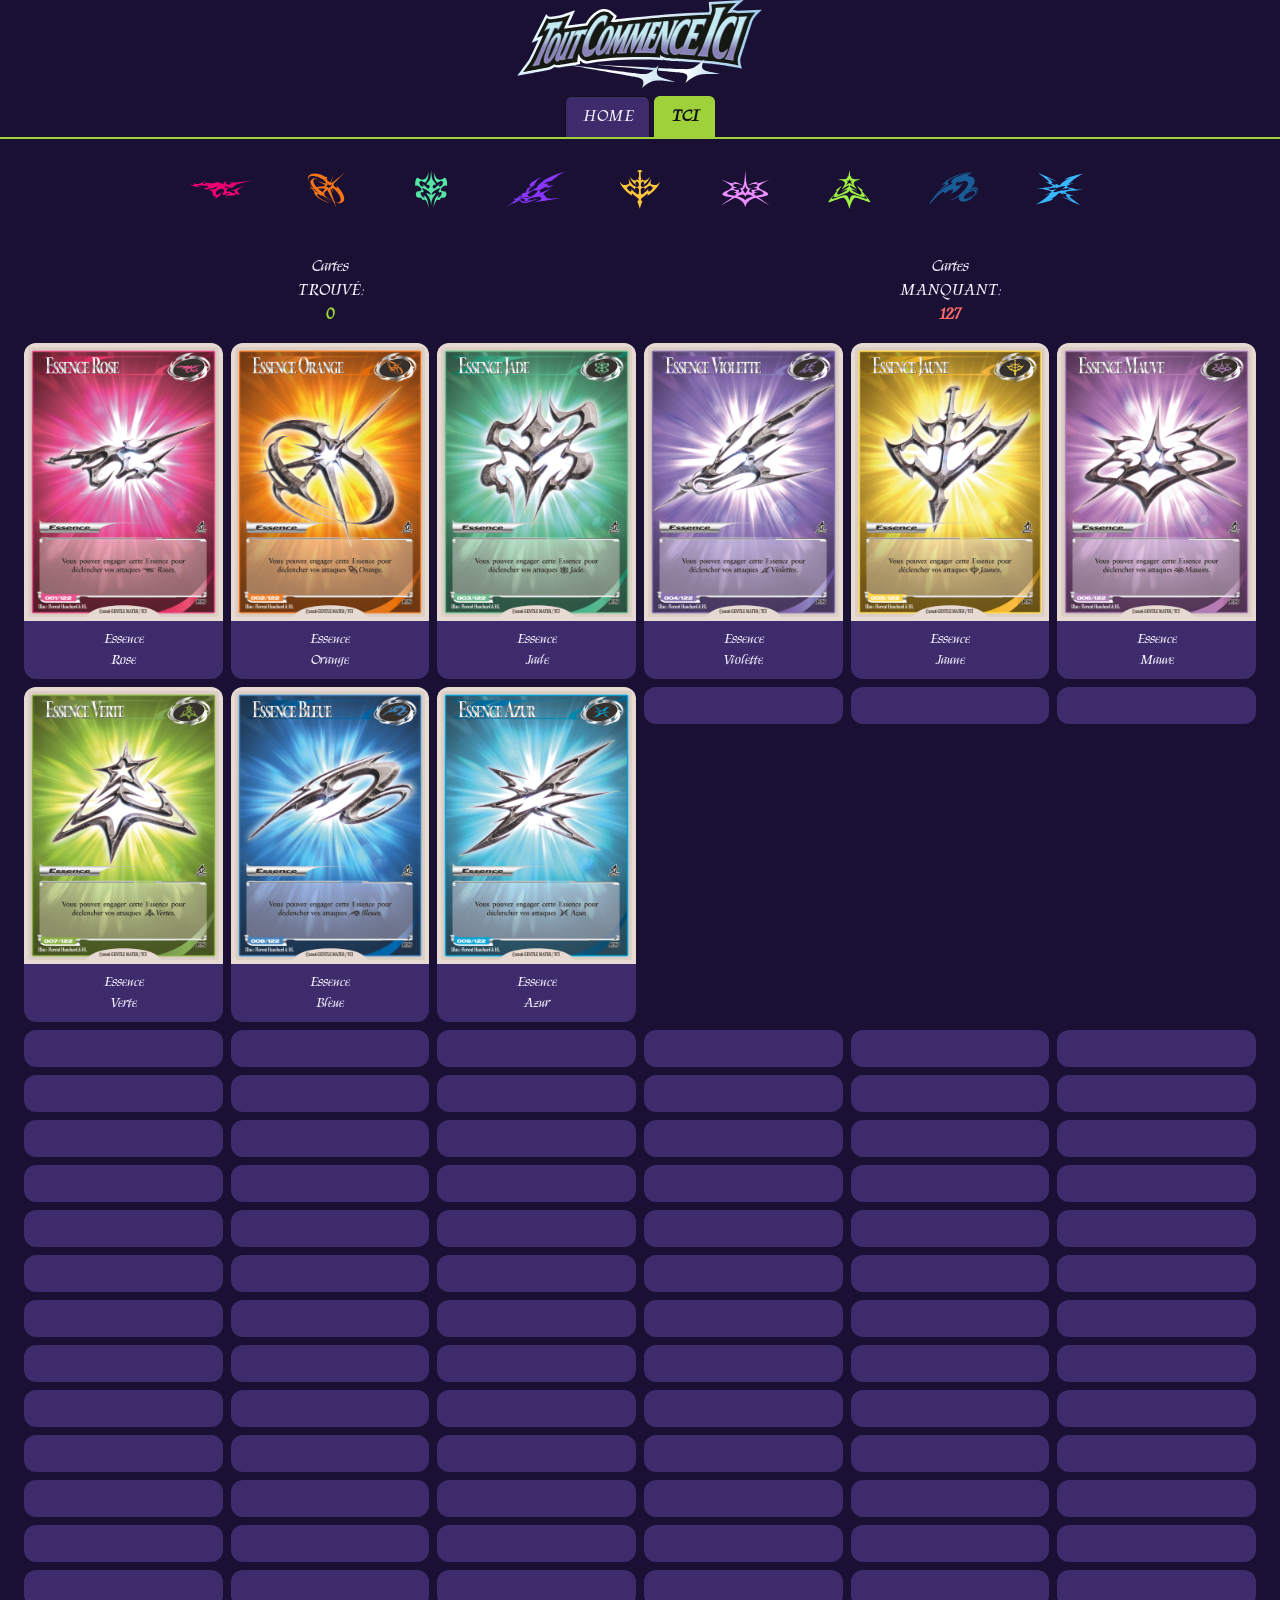
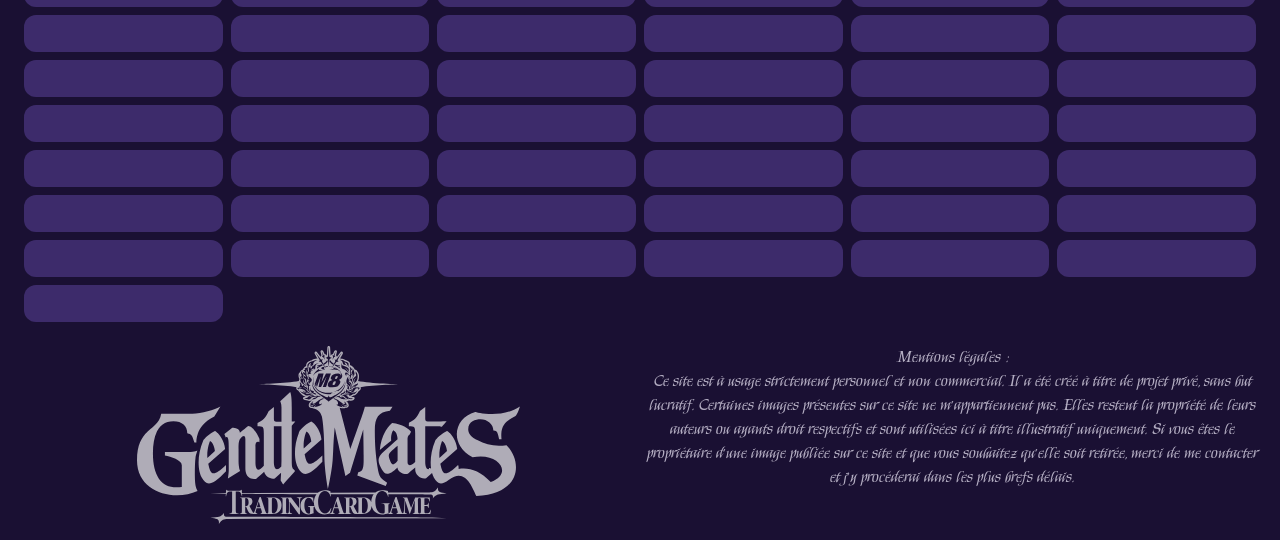
==== TCI.html @ e48699df "fonts, galerie, mentions legas" ====
<!DOCTYPE html>
<html lang="fr">
<head>
    <meta charset="UTF-8">
    <meta name="viewport" content="width=device-width, initial-scale=1.0">
    <meta name="author" content="Binand-Leprand Justin" />
    <link
      href="https://cdn.jsdelivr.net/npm/bootstrap@5.3.3/dist/css/bootstrap.min.css"
      rel="stylesheet"
      crossorigin="anonymous"
    />
    <link
      rel="stylesheet"
      href="https://cdn.jsdelivr.net/npm/bootstrap-icons@1.11.3/font/bootstrap-icons.min.css"
    />
    <link rel="preconnect" href="https://fonts.googleapis.com">
    <link rel="preconnect" href="https://fonts.gstatic.com" crossorigin>
    <link href="https://fonts.googleapis.com/css2?family=Kings&display=swap" rel="stylesheet">
    <link rel="stylesheet" href="css/style.css" />
    <link rel="icon" type="image/x-icon" href="img/M8PatchWhite.ico" />
    <link rel="apple-touch-icon" href="img/M8PatchWhite.ico" />
    <link rel="manifest" href="manifest.json" />
    <title>GentleMates TCG</title>
    <script src="script/main.js" defer></script>
</head>
<body>
    <header class="container text-center">
      <div class="row g-0">
        <div class="col-12 mb-2">
          <img src="img/title-hero-fr.svg" alt="" class="header-logo">
        </div>
      </div>
    </header>
    <nav>
      <ul class="nav nav-tabs">
        <li class="nav-item">
          <a class="nav-link" href="index.html">HOME</a>
        </li>
        <li class="nav-item">
          <a class="nav-link active" aria-current="page" href="TCI.html">TCI</a>
        </li>
      </ul>
    </nav>
    <main class="container-fluid text-center m-0">
      <div class="row g-0 justify-content-center align-items-center">
        <div class="col-1">
          <img src="img/team-01.svg" alt="">
        </div>
        <div class="col-1">
          <img src="img/team-02.svg" alt="">
        </div>
        <div class="col-1">
          <img src="img/team-03.svg" alt="">
        </div>
        <div class="col-1">
          <img src="img/team-04.svg" alt="">
        </div>
        <div class="col-1">
          <img src="img/team-05.svg" alt="">
        </div>
        <div class="col-1">
          <img src="img/team-06.svg" alt="">
        </div>
        <div class="col-1">
          <img src="img/team-07.svg" alt="">
        </div>
        <div class="col-1">
          <img src="img/team-08.svg" alt="">
        </div>
        <div class="col-1">
          <img src="img/team-09.svg" alt="">
        </div>
      </div>
      <div class="row g-2 m-2">
        <div class="col-6">
          Cartes<br>TROUVÉ:<br><span id="card-counter-found">0</span>
        </div>
        <div class="col-6">
          Cartes<br>MANQUANT:<br><span id="card-counter-missing">0</span>
        </div>
      </div>
      <div class="row g-2 m-2">
        <div class="col-6 col-lg-2">
          <div class="card-select" data-id="card-1">
            <input type="checkbox" class="card-checkbox">
            <div class="card h-100 border-0">
              <img src="img/001_ES_Essence_Rose_Essence-Rose.avif" class="card-img-top" alt="">
              <div class="card-body p-2">
                <p class="card-text small mb-0">Essence<br>Rose</p>
              </div>
            </div>
            <div class="card-overlay">
              <i class="bi bi-check-circle-fill"></i>
            </div>
          </div>
        </div>
        <div class="col-6 col-lg-2">
          <div class="card-select" data-id="card-2">
            <input type="checkbox" class="card-checkbox">
            <div class="card h-100 border-0">
              <img src="img/002_ES_Essence_Orange_Essence-Orange.avif" class="card-img-top" alt="">
              <div class="card-body p-2">
                <p class="card-text small mb-0">Essence<br>Orange</p>
              </div>
            </div>
            <div class="card-overlay">
              <i class="bi bi-check-circle-fill"></i>
            </div>
          </div>
        </div>
        <div class="col-6 col-lg-2">
          <div class="card-select" data-id="card-3">
            <input type="checkbox" class="card-checkbox">
            <div class="card h-100 border-0">
              <img src="img/003_ES_Essence_Jade_Essence-Jade.avif" class="card-img-top" alt="">
              <div class="card-body p-2">
                <p class="card-text small mb-0">Essence<br>Jade</p>
              </div>
            </div>
            <div class="card-overlay">
              <i class="bi bi-check-circle-fill"></i>
            </div>
          </div>
        </div>
        <div class="col-6 col-lg-2">
          <div class="card-select" data-id="card-4">
            <input type="checkbox" class="card-checkbox">
            <div class="card h-100 border-0">
              <img src="img/004_ES_Essence_Violette_Essence-Violette.avif" class="card-img-top" alt="">
              <div class="card-body p-2">
                <p class="card-text small mb-0">Essence<br>Violette</p>
              </div>
            </div>
            <div class="card-overlay">
              <i class="bi bi-check-circle-fill"></i>
            </div>
          </div>
        </div>
        <div class="col-6 col-lg-2">
          <div class="card-select" data-id="card-5">
            <input type="checkbox" class="card-checkbox">
            <div class="card h-100 border-0">
              <img src="img/005_ES_Essence_Jaune_Essence-Jaune.avif" class="card-img-top" alt="">
              <div class="card-body p-2">
                <p class="card-text small mb-0">Essence<br>Jaune</p>
              </div>
            </div>
            <div class="card-overlay">
              <i class="bi bi-check-circle-fill"></i>
            </div>
          </div>
        </div>
        <div class="col-6 col-lg-2">
          <div class="card-select" data-id="card-6">
            <input type="checkbox" class="card-checkbox">
            <div class="card h-100 border-0">
              <img src="img/006_ES_Essence_Mauve_Essence-Mauve.avif" class="card-img-top" alt="">
              <div class="card-body p-2">
                <p class="card-text small mb-0">Essence<br>Mauve</p>
              </div>
            </div>
            <div class="card-overlay">
              <i class="bi bi-check-circle-fill"></i>
            </div>
          </div>
        </div>
        <div class="col-6 col-lg-2">
          <div class="card-select" data-id="card-7">
            <input type="checkbox" class="card-checkbox">
            <div class="card h-100 border-0">
              <img src="img/007_ES_Essence_Verte_Essence-Verte.avif" class="card-img-top" alt="">
              <div class="card-body p-2">
                <p class="card-text small mb-0">Essence<br>Verte</p>
              </div>
            </div>
            <div class="card-overlay">
              <i class="bi bi-check-circle-fill"></i>
            </div>
          </div>
        </div>
        <div class="col-6 col-lg-2">
          <div class="card-select" data-id="card-8">
            <input type="checkbox" class="card-checkbox">
            <div class="card h-100 border-0">
              <img src="img/008_ES_Essence_Bleue_Essence-Bleue.avif" class="card-img-top" alt="">
              <div class="card-body p-2">
                <p class="card-text small mb-0">Essence<br>Bleue</p>
              </div>
            </div>
            <div class="card-overlay">
              <i class="bi bi-check-circle-fill"></i>
            </div>
          </div>
        </div>
        <div class="col-6 col-lg-2">
          <div class="card-select" data-id="card-9">
            <input type="checkbox" class="card-checkbox">
            <div class="card h-100 border-0">
              <img src="img/009_ES_Essence_Azur_Essence-Azur.avif" class="card-img-top" alt="">
              <div class="card-body p-2">
                <p class="card-text small mb-0">Essence<br>Azur</p>
              </div>
            </div>
            <div class="card-overlay">
              <i class="bi bi-check-circle-fill"></i>
            </div>
          </div>
        </div>
        <div class="col-6 col-lg-2">
          <div class="card-select" data-id="card-10">
            <input type="checkbox" class="card-checkbox">
            <div class="card h-100 border-0">
              <img src="" class="card-img-top" alt="">
              <div class="card-body p-2">
                <p class="card-text small mb-0"><br></p>
              </div>
            </div>
            <div class="card-overlay">
              <i class="bi bi-check-circle-fill"></i>
            </div>
          </div>
        </div>
        <div class="col-6 col-lg-2">
          <div class="card-select" data-id="card-11">
            <input type="checkbox" class="card-checkbox">
            <div class="card h-100 border-0">
              <img src="" class="card-img-top" alt="">
              <div class="card-body p-2">
                <p class="card-text small mb-0"><br></p>
              </div>
            </div>
            <div class="card-overlay">
              <i class="bi bi-check-circle-fill"></i>
            </div>
          </div>
        </div>
        <div class="col-6 col-lg-2">
          <div class="card-select" data-id="card-12">
            <input type="checkbox" class="card-checkbox">
            <div class="card h-100 border-0">
              <img src="" class="card-img-top" alt="">
              <div class="card-body p-2">
                <p class="card-text small mb-0"><br></p>
              </div>
            </div>
            <div class="card-overlay">
              <i class="bi bi-check-circle-fill"></i>
            </div>
          </div>
        </div>
        <div class="col-6 col-lg-2">
          <div class="card-select" data-id="card-13">
            <input type="checkbox" class="card-checkbox">
            <div class="card h-100 border-0">
              <img src="" class="card-img-top" alt="">
              <div class="card-body p-2">
                <p class="card-text small mb-0"><br></p>
              </div>
            </div>
            <div class="card-overlay">
              <i class="bi bi-check-circle-fill"></i>
            </div>
          </div>
        </div>
        <div class="col-6 col-lg-2">
          <div class="card-select" data-id="card-14">
            <input type="checkbox" class="card-checkbox">
            <div class="card h-100 border-0">
              <img src="" class="card-img-top" alt="">
              <div class="card-body p-2">
                <p class="card-text small mb-0"><br></p>
              </div>
            </div>
            <div class="card-overlay">
              <i class="bi bi-check-circle-fill"></i>
            </div>
          </div>
        </div>
        <div class="col-6 col-lg-2">
          <div class="card-select" data-id="card-15">
            <input type="checkbox" class="card-checkbox">
            <div class="card h-100 border-0">
              <img src="" class="card-img-top" alt="">
              <div class="card-body p-2">
                <p class="card-text small mb-0"><br></p>
              </div>
            </div>
            <div class="card-overlay">
              <i class="bi bi-check-circle-fill"></i>
            </div>
          </div>
        </div>
        <div class="col-6 col-lg-2">
          <div class="card-select" data-id="card-16">
            <input type="checkbox" class="card-checkbox">
            <div class="card h-100 border-0">
              <img src="" class="card-img-top" alt="">
              <div class="card-body p-2">
                <p class="card-text small mb-0"><br></p>
              </div>
            </div>
            <div class="card-overlay">
              <i class="bi bi-check-circle-fill"></i>
            </div>
          </div>
        </div>
        <div class="col-6 col-lg-2">
          <div class="card-select" data-id="card-17">
            <input type="checkbox" class="card-checkbox">
            <div class="card h-100 border-0">
              <img src="" class="card-img-top" alt="">
              <div class="card-body p-2">
                <p class="card-text small mb-0"><br></p>
              </div>
            </div>
            <div class="card-overlay">
              <i class="bi bi-check-circle-fill"></i>
            </div>
          </div>
        </div>
        <div class="col-6 col-lg-2">
          <div class="card-select" data-id="card-18">
            <input type="checkbox" class="card-checkbox">
            <div class="card h-100 border-0">
              <img src="" class="card-img-top" alt="">
              <div class="card-body p-2">
                <p class="card-text small mb-0"><br></p>
              </div>
            </div>
            <div class="card-overlay">
              <i class="bi bi-check-circle-fill"></i>
            </div>
          </div>
        </div>
        <div class="col-6 col-lg-2">
          <div class="card-select" data-id="card-19">
            <input type="checkbox" class="card-checkbox">
            <div class="card h-100 border-0">
              <img src="" class="card-img-top" alt="">
              <div class="card-body p-2">
                <p class="card-text small mb-0"><br></p>
              </div>
            </div>
            <div class="card-overlay">
              <i class="bi bi-check-circle-fill"></i>
            </div>
          </div>
        </div>
        <div class="col-6 col-lg-2">
          <div class="card-select" data-id="card-20">
            <input type="checkbox" class="card-checkbox">
            <div class="card h-100 border-0">
              <img src="" class="card-img-top" alt="">
              <div class="card-body p-2">
                <p class="card-text small mb-0"><br></p>
              </div>
            </div>
            <div class="card-overlay">
              <i class="bi bi-check-circle-fill"></i>
            </div>
          </div>
        </div>
        <div class="col-6 col-lg-2">
          <div class="card-select" data-id="card-21">
            <input type="checkbox" class="card-checkbox">
            <div class="card h-100 border-0">
              <img src="" class="card-img-top" alt="">
              <div class="card-body p-2">
                <p class="card-text small mb-0"><br></p>
              </div>
            </div>
            <div class="card-overlay">
              <i class="bi bi-check-circle-fill"></i>
            </div>
          </div>
        </div>
        <div class="col-6 col-lg-2">
          <div class="card-select" data-id="card-22">
            <input type="checkbox" class="card-checkbox">
            <div class="card h-100 border-0">
              <img src="" class="card-img-top" alt="">
              <div class="card-body p-2">
                <p class="card-text small mb-0"><br></p>
              </div>
            </div>
            <div class="card-overlay">
              <i class="bi bi-check-circle-fill"></i>
            </div>
          </div>
        </div>
        <div class="col-6 col-lg-2">
          <div class="card-select" data-id="card-23">
            <input type="checkbox" class="card-checkbox">
            <div class="card h-100 border-0">
              <img src="" class="card-img-top" alt="">
              <div class="card-body p-2">
                <p class="card-text small mb-0"><br></p>
              </div>
            </div>
            <div class="card-overlay">
              <i class="bi bi-check-circle-fill"></i>
            </div>
          </div>
        </div>
        <div class="col-6 col-lg-2">
          <div class="card-select" data-id="card-24">
            <input type="checkbox" class="card-checkbox">
            <div class="card h-100 border-0">
              <img src="" class="card-img-top" alt="">
              <div class="card-body p-2">
                <p class="card-text small mb-0"><br></p>
              </div>
            </div>
            <div class="card-overlay">
              <i class="bi bi-check-circle-fill"></i>
            </div>
          </div>
        </div>
        <div class="col-6 col-lg-2">
          <div class="card-select" data-id="card-25">
            <input type="checkbox" class="card-checkbox">
            <div class="card h-100 border-0">
              <img src="" class="card-img-top" alt="">
              <div class="card-body p-2">
                <p class="card-text small mb-0"><br></p>
              </div>
            </div>
            <div class="card-overlay">
              <i class="bi bi-check-circle-fill"></i>
            </div>
          </div>
        </div>
        <div class="col-6 col-lg-2">
          <div class="card-select" data-id="card-26">
            <input type="checkbox" class="card-checkbox">
            <div class="card h-100 border-0">
              <img src="" class="card-img-top" alt="">
              <div class="card-body p-2">
                <p class="card-text small mb-0"><br></p>
              </div>
            </div>
            <div class="card-overlay">
              <i class="bi bi-check-circle-fill"></i>
            </div>
          </div>
        </div>
        <div class="col-6 col-lg-2">
          <div class="card-select" data-id="card-27">
            <input type="checkbox" class="card-checkbox">
            <div class="card h-100 border-0">
              <img src="" class="card-img-top" alt="">
              <div class="card-body p-2">
                <p class="card-text small mb-0"><br></p>
              </div>
            </div>
            <div class="card-overlay">
              <i class="bi bi-check-circle-fill"></i>
            </div>
          </div>
        </div>
        <div class="col-6 col-lg-2">
          <div class="card-select" data-id="card-28">
            <input type="checkbox" class="card-checkbox">
            <div class="card h-100 border-0">
              <img src="" class="card-img-top" alt="">
              <div class="card-body p-2">
                <p class="card-text small mb-0"><br></p>
              </div>
            </div>
            <div class="card-overlay">
              <i class="bi bi-check-circle-fill"></i>
            </div>
          </div>
        </div>
        <div class="col-6 col-lg-2">
          <div class="card-select" data-id="card-29">
            <input type="checkbox" class="card-checkbox">
            <div class="card h-100 border-0">
              <img src="" class="card-img-top" alt="">
              <div class="card-body p-2">
                <p class="card-text small mb-0"><br></p>
              </div>
            </div>
            <div class="card-overlay">
              <i class="bi bi-check-circle-fill"></i>
            </div>
          </div>
        </div>
        <div class="col-6 col-lg-2">
          <div class="card-select" data-id="card-30">
            <input type="checkbox" class="card-checkbox">
            <div class="card h-100 border-0">
              <img src="" class="card-img-top" alt="">
              <div class="card-body p-2">
                <p class="card-text small mb-0"><br></p>
              </div>
            </div>
            <div class="card-overlay">
              <i class="bi bi-check-circle-fill"></i>
            </div>
          </div>
        </div>
        <div class="col-6 col-lg-2">
          <div class="card-select" data-id="card-31">
            <input type="checkbox" class="card-checkbox">
            <div class="card h-100 border-0">
              <img src="" class="card-img-top" alt="">
              <div class="card-body p-2">
                <p class="card-text small mb-0"><br></p>
              </div>
            </div>
            <div class="card-overlay">
              <i class="bi bi-check-circle-fill"></i>
            </div>
          </div>
        </div>
        <div class="col-6 col-lg-2">
          <div class="card-select" data-id="card-32">
            <input type="checkbox" class="card-checkbox">
            <div class="card h-100 border-0">
              <img src="" class="card-img-top" alt="">
              <div class="card-body p-2">
                <p class="card-text small mb-0"><br></p>
              </div>
            </div>
            <div class="card-overlay">
              <i class="bi bi-check-circle-fill"></i>
            </div>
          </div>
        </div>
        <div class="col-6 col-lg-2">
          <div class="card-select" data-id="card-33">
            <input type="checkbox" class="card-checkbox">
            <div class="card h-100 border-0">
              <img src="" class="card-img-top" alt="">
              <div class="card-body p-2">
                <p class="card-text small mb-0"><br></p>
              </div>
            </div>
            <div class="card-overlay">
              <i class="bi bi-check-circle-fill"></i>
            </div>
          </div>
        </div>
        <div class="col-6 col-lg-2">
          <div class="card-select" data-id="card-34">
            <input type="checkbox" class="card-checkbox">
            <div class="card h-100 border-0">
              <img src="" class="card-img-top" alt="">
              <div class="card-body p-2">
                <p class="card-text small mb-0"><br></p>
              </div>
            </div>
            <div class="card-overlay">
              <i class="bi bi-check-circle-fill"></i>
            </div>
          </div>
        </div>
        <div class="col-6 col-lg-2">
          <div class="card-select" data-id="card-35">
            <input type="checkbox" class="card-checkbox">
            <div class="card h-100 border-0">
              <img src="" class="card-img-top" alt="">
              <div class="card-body p-2">
                <p class="card-text small mb-0"><br></p>
              </div>
            </div>
            <div class="card-overlay">
              <i class="bi bi-check-circle-fill"></i>
            </div>
          </div>
        </div>
        <div class="col-6 col-lg-2">
          <div class="card-select" data-id="card-36">
            <input type="checkbox" class="card-checkbox">
            <div class="card h-100 border-0">
              <img src="" class="card-img-top" alt="">
              <div class="card-body p-2">
                <p class="card-text small mb-0"><br></p>
              </div>
            </div>
            <div class="card-overlay">
              <i class="bi bi-check-circle-fill"></i>
            </div>
          </div>
        </div>
        <div class="col-6 col-lg-2">
          <div class="card-select" data-id="card-37">
            <input type="checkbox" class="card-checkbox">
            <div class="card h-100 border-0">
              <img src="" class="card-img-top" alt="">
              <div class="card-body p-2">
                <p class="card-text small mb-0"><br></p>
              </div>
            </div>
            <div class="card-overlay">
              <i class="bi bi-check-circle-fill"></i>
            </div>
          </div>
        </div>
        <div class="col-6 col-lg-2">
          <div class="card-select" data-id="card-38">
            <input type="checkbox" class="card-checkbox">
            <div class="card h-100 border-0">
              <img src="" class="card-img-top" alt="">
              <div class="card-body p-2">
                <p class="card-text small mb-0"><br></p>
              </div>
            </div>
            <div class="card-overlay">
              <i class="bi bi-check-circle-fill"></i>
            </div>
          </div>
        </div>
        <div class="col-6 col-lg-2">
          <div class="card-select" data-id="card-39">
            <input type="checkbox" class="card-checkbox">
            <div class="card h-100 border-0">
              <img src="" class="card-img-top" alt="">
              <div class="card-body p-2">
                <p class="card-text small mb-0"><br></p>
              </div>
            </div>
            <div class="card-overlay">
              <i class="bi bi-check-circle-fill"></i>
            </div>
          </div>
        </div>
        <div class="col-6 col-lg-2">
          <div class="card-select" data-id="card-40">
            <input type="checkbox" class="card-checkbox">
            <div class="card h-100 border-0">
              <img src="" class="card-img-top" alt="">
              <div class="card-body p-2">
                <p class="card-text small mb-0"><br></p>
              </div>
            </div>
            <div class="card-overlay">
              <i class="bi bi-check-circle-fill"></i>
            </div>
          </div>
        </div>
        <div class="col-6 col-lg-2">
          <div class="card-select" data-id="card-41">
            <input type="checkbox" class="card-checkbox">
            <div class="card h-100 border-0">
              <img src="" class="card-img-top" alt="">
              <div class="card-body p-2">
                <p class="card-text small mb-0"><br></p>
              </div>
            </div>
            <div class="card-overlay">
              <i class="bi bi-check-circle-fill"></i>
            </div>
          </div>
        </div>
        <div class="col-6 col-lg-2">
          <div class="card-select" data-id="card-42">
            <input type="checkbox" class="card-checkbox">
            <div class="card h-100 border-0">
              <img src="" class="card-img-top" alt="">
              <div class="card-body p-2">
                <p class="card-text small mb-0"><br></p>
              </div>
            </div>
            <div class="card-overlay">
              <i class="bi bi-check-circle-fill"></i>
            </div>
          </div>
        </div>
        <div class="col-6 col-lg-2">
          <div class="card-select" data-id="card-43">
            <input type="checkbox" class="card-checkbox">
            <div class="card h-100 border-0">
              <img src="" class="card-img-top" alt="">
              <div class="card-body p-2">
                <p class="card-text small mb-0"><br></p>
              </div>
            </div>
            <div class="card-overlay">
              <i class="bi bi-check-circle-fill"></i>
            </div>
          </div>
        </div>
        <div class="col-6 col-lg-2">
          <div class="card-select" data-id="card-44">
            <input type="checkbox" class="card-checkbox">
            <div class="card h-100 border-0">
              <img src="" class="card-img-top" alt="">
              <div class="card-body p-2">
                <p class="card-text small mb-0"><br></p>
              </div>
            </div>
            <div class="card-overlay">
              <i class="bi bi-check-circle-fill"></i>
            </div>
          </div>
        </div>
        <div class="col-6 col-lg-2">
          <div class="card-select" data-id="card-45">
            <input type="checkbox" class="card-checkbox">
            <div class="card h-100 border-0">
              <img src="" class="card-img-top" alt="">
              <div class="card-body p-2">
                <p class="card-text small mb-0"><br></p>
              </div>
            </div>
            <div class="card-overlay">
              <i class="bi bi-check-circle-fill"></i>
            </div>
          </div>
        </div>
        <div class="col-6 col-lg-2">
          <div class="card-select" data-id="card-46">
            <input type="checkbox" class="card-checkbox">
            <div class="card h-100 border-0">
              <img src="" class="card-img-top" alt="">
              <div class="card-body p-2">
                <p class="card-text small mb-0"><br></p>
              </div>
            </div>
            <div class="card-overlay">
              <i class="bi bi-check-circle-fill"></i>
            </div>
          </div>
        </div>
        <div class="col-6 col-lg-2">
          <div class="card-select" data-id="card-47">
            <input type="checkbox" class="card-checkbox">
            <div class="card h-100 border-0">
              <img src="" class="card-img-top" alt="">
              <div class="card-body p-2">
                <p class="card-text small mb-0"><br></p>
              </div>
            </div>
            <div class="card-overlay">
              <i class="bi bi-check-circle-fill"></i>
            </div>
          </div>
        </div>
        <div class="col-6 col-lg-2">
          <div class="card-select" data-id="card-48">
            <input type="checkbox" class="card-checkbox">
            <div class="card h-100 border-0">
              <img src="" class="card-img-top" alt="">
              <div class="card-body p-2">
                <p class="card-text small mb-0"><br></p>
              </div>
            </div>
            <div class="card-overlay">
              <i class="bi bi-check-circle-fill"></i>
            </div>
          </div>
        </div>
        <div class="col-6 col-lg-2">
          <div class="card-select" data-id="card-49">
            <input type="checkbox" class="card-checkbox">
            <div class="card h-100 border-0">
              <img src="" class="card-img-top" alt="">
              <div class="card-body p-2">
                <p class="card-text small mb-0"><br></p>
              </div>
            </div>
            <div class="card-overlay">
              <i class="bi bi-check-circle-fill"></i>
            </div>
          </div>
        </div>
        <div class="col-6 col-lg-2">
          <div class="card-select" data-id="card-50">
            <input type="checkbox" class="card-checkbox">
            <div class="card h-100 border-0">
              <img src="" class="card-img-top" alt="">
              <div class="card-body p-2">
                <p class="card-text small mb-0"><br></p>
              </div>
            </div>
            <div class="card-overlay">
              <i class="bi bi-check-circle-fill"></i>
            </div>
          </div>
        </div>
        <div class="col-6 col-lg-2">
          <div class="card-select" data-id="card-51">
            <input type="checkbox" class="card-checkbox">
            <div class="card h-100 border-0">
              <img src="" class="card-img-top" alt="">
              <div class="card-body p-2">
                <p class="card-text small mb-0"><br></p>
              </div>
            </div>
            <div class="card-overlay">
              <i class="bi bi-check-circle-fill"></i>
            </div>
          </div>
        </div>
        <div class="col-6 col-lg-2">
          <div class="card-select" data-id="card-52">
            <input type="checkbox" class="card-checkbox">
            <div class="card h-100 border-0">
              <img src="" class="card-img-top" alt="">
              <div class="card-body p-2">
                <p class="card-text small mb-0"><br></p>
              </div>
            </div>
            <div class="card-overlay">
              <i class="bi bi-check-circle-fill"></i>
            </div>
          </div>
        </div>
        <div class="col-6 col-lg-2">
          <div class="card-select" data-id="card-53">
            <input type="checkbox" class="card-checkbox">
            <div class="card h-100 border-0">
              <img src="" class="card-img-top" alt="">
              <div class="card-body p-2">
                <p class="card-text small mb-0"><br></p>
              </div>
            </div>
            <div class="card-overlay">
              <i class="bi bi-check-circle-fill"></i>
            </div>
          </div>
        </div>
        <div class="col-6 col-lg-2">
          <div class="card-select" data-id="card-54">
            <input type="checkbox" class="card-checkbox">
            <div class="card h-100 border-0">
              <img src="" class="card-img-top" alt="">
              <div class="card-body p-2">
                <p class="card-text small mb-0"><br></p>
              </div>
            </div>
            <div class="card-overlay">
              <i class="bi bi-check-circle-fill"></i>
            </div>
          </div>
        </div>
        <div class="col-6 col-lg-2">
          <div class="card-select" data-id="card-55">
            <input type="checkbox" class="card-checkbox">
            <div class="card h-100 border-0">
              <img src="" class="card-img-top" alt="">
              <div class="card-body p-2">
                <p class="card-text small mb-0"><br></p>
              </div>
            </div>
            <div class="card-overlay">
              <i class="bi bi-check-circle-fill"></i>
            </div>
          </div>
        </div>
        <div class="col-6 col-lg-2">
          <div class="card-select" data-id="card-56">
            <input type="checkbox" class="card-checkbox">
            <div class="card h-100 border-0">
              <img src="" class="card-img-top" alt="">
              <div class="card-body p-2">
                <p class="card-text small mb-0"><br></p>
              </div>
            </div>
            <div class="card-overlay">
              <i class="bi bi-check-circle-fill"></i>
            </div>
          </div>
        </div>
        <div class="col-6 col-lg-2">
          <div class="card-select" data-id="card-57">
            <input type="checkbox" class="card-checkbox">
            <div class="card h-100 border-0">
              <img src="" class="card-img-top" alt="">
              <div class="card-body p-2">
                <p class="card-text small mb-0"><br></p>
              </div>
            </div>
            <div class="card-overlay">
              <i class="bi bi-check-circle-fill"></i>
            </div>
          </div>
        </div>
        <div class="col-6 col-lg-2">
          <div class="card-select" data-id="card-58">
            <input type="checkbox" class="card-checkbox">
            <div class="card h-100 border-0">
              <img src="" class="card-img-top" alt="">
              <div class="card-body p-2">
                <p class="card-text small mb-0"><br></p>
              </div>
            </div>
            <div class="card-overlay">
              <i class="bi bi-check-circle-fill"></i>
            </div>
          </div>
        </div>
        <div class="col-6 col-lg-2">
          <div class="card-select" data-id="card-59">
            <input type="checkbox" class="card-checkbox">
            <div class="card h-100 border-0">
              <img src="" class="card-img-top" alt="">
              <div class="card-body p-2">
                <p class="card-text small mb-0"><br></p>
              </div>
            </div>
            <div class="card-overlay">
              <i class="bi bi-check-circle-fill"></i>
            </div>
          </div>
        </div>
        <div class="col-6 col-lg-2">
          <div class="card-select" data-id="card-60">
            <input type="checkbox" class="card-checkbox">
            <div class="card h-100 border-0">
              <img src="" class="card-img-top" alt="">
              <div class="card-body p-2">
                <p class="card-text small mb-0"><br></p>
              </div>
            </div>
            <div class="card-overlay">
              <i class="bi bi-check-circle-fill"></i>
            </div>
          </div>
        </div>
        <div class="col-6 col-lg-2">
          <div class="card-select" data-id="card-61">
            <input type="checkbox" class="card-checkbox">
            <div class="card h-100 border-0">
              <img src="" class="card-img-top" alt="">
              <div class="card-body p-2">
                <p class="card-text small mb-0"><br></p>
              </div>
            </div>
            <div class="card-overlay">
              <i class="bi bi-check-circle-fill"></i>
            </div>
          </div>
        </div>
        <div class="col-6 col-lg-2">
          <div class="card-select" data-id="card-62">
            <input type="checkbox" class="card-checkbox">
            <div class="card h-100 border-0">
              <img src="" class="card-img-top" alt="">
              <div class="card-body p-2">
                <p class="card-text small mb-0"><br></p>
              </div>
            </div>
            <div class="card-overlay">
              <i class="bi bi-check-circle-fill"></i>
            </div>
          </div>
        </div>
        <div class="col-6 col-lg-2">
          <div class="card-select" data-id="card-63">
            <input type="checkbox" class="card-checkbox">
            <div class="card h-100 border-0">
              <img src="" class="card-img-top" alt="">
              <div class="card-body p-2">
                <p class="card-text small mb-0"><br></p>
              </div>
            </div>
            <div class="card-overlay">
              <i class="bi bi-check-circle-fill"></i>
            </div>
          </div>
        </div>
        <div class="col-6 col-lg-2">
          <div class="card-select" data-id="card-64">
            <input type="checkbox" class="card-checkbox">
            <div class="card h-100 border-0">
              <img src="" class="card-img-top" alt="">
              <div class="card-body p-2">
                <p class="card-text small mb-0"><br></p>
              </div>
            </div>
            <div class="card-overlay">
              <i class="bi bi-check-circle-fill"></i>
            </div>
          </div>
        </div>
        <div class="col-6 col-lg-2">
          <div class="card-select" data-id="card-65">
            <input type="checkbox" class="card-checkbox">
            <div class="card h-100 border-0">
              <img src="" class="card-img-top" alt="">
              <div class="card-body p-2">
                <p class="card-text small mb-0"><br></p>
              </div>
            </div>
            <div class="card-overlay">
              <i class="bi bi-check-circle-fill"></i>
            </div>
          </div>
        </div>
        <div class="col-6 col-lg-2">
          <div class="card-select" data-id="card-66">
            <input type="checkbox" class="card-checkbox">
            <div class="card h-100 border-0">
              <img src="" class="card-img-top" alt="">
              <div class="card-body p-2">
                <p class="card-text small mb-0"><br></p>
              </div>
            </div>
            <div class="card-overlay">
              <i class="bi bi-check-circle-fill"></i>
            </div>
          </div>
        </div>
        <div class="col-6 col-lg-2">
          <div class="card-select" data-id="card-67">
            <input type="checkbox" class="card-checkbox">
            <div class="card h-100 border-0">
              <img src="" class="card-img-top" alt="">
              <div class="card-body p-2">
                <p class="card-text small mb-0"><br></p>
              </div>
            </div>
            <div class="card-overlay">
              <i class="bi bi-check-circle-fill"></i>
            </div>
          </div>
        </div>
        <div class="col-6 col-lg-2">
          <div class="card-select" data-id="card-68">
            <input type="checkbox" class="card-checkbox">
            <div class="card h-100 border-0">
              <img src="" class="card-img-top" alt="">
              <div class="card-body p-2">
                <p class="card-text small mb-0"><br></p>
              </div>
            </div>
            <div class="card-overlay">
              <i class="bi bi-check-circle-fill"></i>
            </div>
          </div>
        </div>
        <div class="col-6 col-lg-2">
          <div class="card-select" data-id="card-69">
            <input type="checkbox" class="card-checkbox">
            <div class="card h-100 border-0">
              <img src="" class="card-img-top" alt="">
              <div class="card-body p-2">
                <p class="card-text small mb-0"><br></p>
              </div>
            </div>
            <div class="card-overlay">
              <i class="bi bi-check-circle-fill"></i>
            </div>
          </div>
        </div>
        <div class="col-6 col-lg-2">
          <div class="card-select" data-id="card-70">
            <input type="checkbox" class="card-checkbox">
            <div class="card h-100 border-0">
              <img src="" class="card-img-top" alt="">
              <div class="card-body p-2">
                <p class="card-text small mb-0"><br></p>
              </div>
            </div>
            <div class="card-overlay">
              <i class="bi bi-check-circle-fill"></i>
            </div>
          </div>
        </div>
        <div class="col-6 col-lg-2">
          <div class="card-select" data-id="card-71">
            <input type="checkbox" class="card-checkbox">
            <div class="card h-100 border-0">
              <img src="" class="card-img-top" alt="">
              <div class="card-body p-2">
                <p class="card-text small mb-0"><br></p>
              </div>
            </div>
            <div class="card-overlay">
              <i class="bi bi-check-circle-fill"></i>
            </div>
          </div>
        </div>
        <div class="col-6 col-lg-2">
          <div class="card-select" data-id="card-72">
            <input type="checkbox" class="card-checkbox">
            <div class="card h-100 border-0">
              <img src="" class="card-img-top" alt="">
              <div class="card-body p-2">
                <p class="card-text small mb-0"><br></p>
              </div>
            </div>
            <div class="card-overlay">
              <i class="bi bi-check-circle-fill"></i>
            </div>
          </div>
        </div>
        <div class="col-6 col-lg-2">
          <div class="card-select" data-id="card-73">
            <input type="checkbox" class="card-checkbox">
            <div class="card h-100 border-0">
              <img src="" class="card-img-top" alt="">
              <div class="card-body p-2">
                <p class="card-text small mb-0"><br></p>
              </div>
            </div>
            <div class="card-overlay">
              <i class="bi bi-check-circle-fill"></i>
            </div>
          </div>
        </div>
        <div class="col-6 col-lg-2">
          <div class="card-select" data-id="card-74">
            <input type="checkbox" class="card-checkbox">
            <div class="card h-100 border-0">
              <img src="" class="card-img-top" alt="">
              <div class="card-body p-2">
                <p class="card-text small mb-0"><br></p>
              </div>
            </div>
            <div class="card-overlay">
              <i class="bi bi-check-circle-fill"></i>
            </div>
          </div>
        </div>
        <div class="col-6 col-lg-2">
          <div class="card-select" data-id="card-75">
            <input type="checkbox" class="card-checkbox">
            <div class="card h-100 border-0">
              <img src="" class="card-img-top" alt="">
              <div class="card-body p-2">
                <p class="card-text small mb-0"><br></p>
              </div>
            </div>
            <div class="card-overlay">
              <i class="bi bi-check-circle-fill"></i>
            </div>
          </div>
        </div>
        <div class="col-6 col-lg-2">
          <div class="card-select" data-id="card-76">
            <input type="checkbox" class="card-checkbox">
            <div class="card h-100 border-0">
              <img src="" class="card-img-top" alt="">
              <div class="card-body p-2">
                <p class="card-text small mb-0"><br></p>
              </div>
            </div>
            <div class="card-overlay">
              <i class="bi bi-check-circle-fill"></i>
            </div>
          </div>
        </div>
        <div class="col-6 col-lg-2">
          <div class="card-select" data-id="card-77">
            <input type="checkbox" class="card-checkbox">
            <div class="card h-100 border-0">
              <img src="" class="card-img-top" alt="">
              <div class="card-body p-2">
                <p class="card-text small mb-0"><br></p>
              </div>
            </div>
            <div class="card-overlay">
              <i class="bi bi-check-circle-fill"></i>
            </div>
          </div>
        </div>
        <div class="col-6 col-lg-2">
          <div class="card-select" data-id="card-78">
            <input type="checkbox" class="card-checkbox">
            <div class="card h-100 border-0">
              <img src="" class="card-img-top" alt="">
              <div class="card-body p-2">
                <p class="card-text small mb-0"><br></p>
              </div>
            </div>
            <div class="card-overlay">
              <i class="bi bi-check-circle-fill"></i>
            </div>
          </div>
        </div>
        <div class="col-6 col-lg-2">
          <div class="card-select" data-id="card-79">
            <input type="checkbox" class="card-checkbox">
            <div class="card h-100 border-0">
              <img src="" class="card-img-top" alt="">
              <div class="card-body p-2">
                <p class="card-text small mb-0"><br></p>
              </div>
            </div>
            <div class="card-overlay">
              <i class="bi bi-check-circle-fill"></i>
            </div>
          </div>
        </div>
        <div class="col-6 col-lg-2">
          <div class="card-select" data-id="card-80">
            <input type="checkbox" class="card-checkbox">
            <div class="card h-100 border-0">
              <img src="" class="card-img-top" alt="">
              <div class="card-body p-2">
                <p class="card-text small mb-0"><br></p>
              </div>
            </div>
            <div class="card-overlay">
              <i class="bi bi-check-circle-fill"></i>
            </div>
          </div>
        </div>
        <div class="col-6 col-lg-2">
          <div class="card-select" data-id="card-81">
            <input type="checkbox" class="card-checkbox">
            <div class="card h-100 border-0">
              <img src="" class="card-img-top" alt="">
              <div class="card-body p-2">
                <p class="card-text small mb-0"><br></p>
              </div>
            </div>
            <div class="card-overlay">
              <i class="bi bi-check-circle-fill"></i>
            </div>
          </div>
        </div>
        <div class="col-6 col-lg-2">
          <div class="card-select" data-id="card-82">
            <input type="checkbox" class="card-checkbox">
            <div class="card h-100 border-0">
              <img src="" class="card-img-top" alt="">
              <div class="card-body p-2">
                <p class="card-text small mb-0"><br></p>
              </div>
            </div>
            <div class="card-overlay">
              <i class="bi bi-check-circle-fill"></i>
            </div>
          </div>
        </div>
        <div class="col-6 col-lg-2">
          <div class="card-select" data-id="card-83">
            <input type="checkbox" class="card-checkbox">
            <div class="card h-100 border-0">
              <img src="" class="card-img-top" alt="">
              <div class="card-body p-2">
                <p class="card-text small mb-0"><br></p>
              </div>
            </div>
            <div class="card-overlay">
              <i class="bi bi-check-circle-fill"></i>
            </div>
          </div>
        </div>
        <div class="col-6 col-lg-2">
          <div class="card-select" data-id="card-84">
            <input type="checkbox" class="card-checkbox">
            <div class="card h-100 border-0">
              <img src="" class="card-img-top" alt="">
              <div class="card-body p-2">
                <p class="card-text small mb-0"><br></p>
              </div>
            </div>
            <div class="card-overlay">
              <i class="bi bi-check-circle-fill"></i>
            </div>
          </div>
        </div>
        <div class="col-6 col-lg-2">
          <div class="card-select" data-id="card-85">
            <input type="checkbox" class="card-checkbox">
            <div class="card h-100 border-0">
              <img src="" class="card-img-top" alt="">
              <div class="card-body p-2">
                <p class="card-text small mb-0"><br></p>
              </div>
            </div>
            <div class="card-overlay">
              <i class="bi bi-check-circle-fill"></i>
            </div>
          </div>
        </div>
        <div class="col-6 col-lg-2">
          <div class="card-select" data-id="card-86">
            <input type="checkbox" class="card-checkbox">
            <div class="card h-100 border-0">
              <img src="" class="card-img-top" alt="">
              <div class="card-body p-2">
                <p class="card-text small mb-0"><br></p>
              </div>
            </div>
            <div class="card-overlay">
              <i class="bi bi-check-circle-fill"></i>
            </div>
          </div>
        </div>
        <div class="col-6 col-lg-2">
          <div class="card-select" data-id="card-87">
            <input type="checkbox" class="card-checkbox">
            <div class="card h-100 border-0">
              <img src="" class="card-img-top" alt="">
              <div class="card-body p-2">
                <p class="card-text small mb-0"><br></p>
              </div>
            </div>
            <div class="card-overlay">
              <i class="bi bi-check-circle-fill"></i>
            </div>
          </div>
        </div>
        <div class="col-6 col-lg-2">
          <div class="card-select" data-id="card-88">
            <input type="checkbox" class="card-checkbox">
            <div class="card h-100 border-0">
              <img src="" class="card-img-top" alt="">
              <div class="card-body p-2">
                <p class="card-text small mb-0"><br></p>
              </div>
            </div>
            <div class="card-overlay">
              <i class="bi bi-check-circle-fill"></i>
            </div>
          </div>
        </div>
        <div class="col-6 col-lg-2">
          <div class="card-select" data-id="card-89">
            <input type="checkbox" class="card-checkbox">
            <div class="card h-100 border-0">
              <img src="" class="card-img-top" alt="">
              <div class="card-body p-2">
                <p class="card-text small mb-0"><br></p>
              </div>
            </div>
            <div class="card-overlay">
              <i class="bi bi-check-circle-fill"></i>
            </div>
          </div>
        </div>
        <div class="col-6 col-lg-2">
          <div class="card-select" data-id="card-90">
            <input type="checkbox" class="card-checkbox">
            <div class="card h-100 border-0">
              <img src="" class="card-img-top" alt="">
              <div class="card-body p-2">
                <p class="card-text small mb-0"><br></p>
              </div>
            </div>
            <div class="card-overlay">
              <i class="bi bi-check-circle-fill"></i>
            </div>
          </div>
        </div>
        <div class="col-6 col-lg-2">
          <div class="card-select" data-id="card-91">
            <input type="checkbox" class="card-checkbox">
            <div class="card h-100 border-0">
              <img src="" class="card-img-top" alt="">
              <div class="card-body p-2">
                <p class="card-text small mb-0"><br></p>
              </div>
            </div>
            <div class="card-overlay">
              <i class="bi bi-check-circle-fill"></i>
            </div>
          </div>
        </div>
        <div class="col-6 col-lg-2">
          <div class="card-select" data-id="card-92">
            <input type="checkbox" class="card-checkbox">
            <div class="card h-100 border-0">
              <img src="" class="card-img-top" alt="">
              <div class="card-body p-2">
                <p class="card-text small mb-0"><br></p>
              </div>
            </div>
            <div class="card-overlay">
              <i class="bi bi-check-circle-fill"></i>
            </div>
          </div>
        </div>
        <div class="col-6 col-lg-2">
          <div class="card-select" data-id="card-93">
            <input type="checkbox" class="card-checkbox">
            <div class="card h-100 border-0">
              <img src="" class="card-img-top" alt="">
              <div class="card-body p-2">
                <p class="card-text small mb-0"><br></p>
              </div>
            </div>
            <div class="card-overlay">
              <i class="bi bi-check-circle-fill"></i>
            </div>
          </div>
        </div>
        <div class="col-6 col-lg-2">
          <div class="card-select" data-id="card-94">
            <input type="checkbox" class="card-checkbox">
            <div class="card h-100 border-0">
              <img src="" class="card-img-top" alt="">
              <div class="card-body p-2">
                <p class="card-text small mb-0"><br></p>
              </div>
            </div>
            <div class="card-overlay">
              <i class="bi bi-check-circle-fill"></i>
            </div>
          </div>
        </div>
        <div class="col-6 col-lg-2">
          <div class="card-select" data-id="card-95">
            <input type="checkbox" class="card-checkbox">
            <div class="card h-100 border-0">
              <img src="" class="card-img-top" alt="">
              <div class="card-body p-2">
                <p class="card-text small mb-0"><br></p>
              </div>
            </div>
            <div class="card-overlay">
              <i class="bi bi-check-circle-fill"></i>
            </div>
          </div>
        </div>
        <div class="col-6 col-lg-2">
          <div class="card-select" data-id="card-96">
            <input type="checkbox" class="card-checkbox">
            <div class="card h-100 border-0">
              <img src="" class="card-img-top" alt="">
              <div class="card-body p-2">
                <p class="card-text small mb-0"><br></p>
              </div>
            </div>
            <div class="card-overlay">
              <i class="bi bi-check-circle-fill"></i>
            </div>
          </div>
        </div>
        <div class="col-6 col-lg-2">
          <div class="card-select" data-id="card-97">
            <input type="checkbox" class="card-checkbox">
            <div class="card h-100 border-0">
              <img src="" class="card-img-top" alt="">
              <div class="card-body p-2">
                <p class="card-text small mb-0"><br></p>
              </div>
            </div>
            <div class="card-overlay">
              <i class="bi bi-check-circle-fill"></i>
            </div>
          </div>
        </div>
        <div class="col-6 col-lg-2">
          <div class="card-select" data-id="card-98">
            <input type="checkbox" class="card-checkbox">
            <div class="card h-100 border-0">
              <img src="" class="card-img-top" alt="">
              <div class="card-body p-2">
                <p class="card-text small mb-0"><br></p>
              </div>
            </div>
            <div class="card-overlay">
              <i class="bi bi-check-circle-fill"></i>
            </div>
          </div>
        </div>
        <div class="col-6 col-lg-2">
          <div class="card-select" data-id="card-99">
            <input type="checkbox" class="card-checkbox">
            <div class="card h-100 border-0">
              <img src="" class="card-img-top" alt="">
              <div class="card-body p-2">
                <p class="card-text small mb-0"><br></p>
              </div>
            </div>
            <div class="card-overlay">
              <i class="bi bi-check-circle-fill"></i>
            </div>
          </div>
        </div>
        <div class="col-6 col-lg-2">
          <div class="card-select" data-id="card-100">
            <input type="checkbox" class="card-checkbox">
            <div class="card h-100 border-0">
              <img src="" class="card-img-top" alt="">
              <div class="card-body p-2">
                <p class="card-text small mb-0"><br></p>
              </div>
            </div>
            <div class="card-overlay">
              <i class="bi bi-check-circle-fill"></i>
            </div>
          </div>
        </div>
        <div class="col-6 col-lg-2">
          <div class="card-select" data-id="card-101">
            <input type="checkbox" class="card-checkbox">
            <div class="card h-100 border-0">
              <img src="" class="card-img-top" alt="">
              <div class="card-body p-2">
                <p class="card-text small mb-0"><br></p>
              </div>
            </div>
            <div class="card-overlay">
              <i class="bi bi-check-circle-fill"></i>
            </div>
          </div>
        </div>
        <div class="col-6 col-lg-2">
          <div class="card-select" data-id="card-102">
            <input type="checkbox" class="card-checkbox">
            <div class="card h-100 border-0">
              <img src="" class="card-img-top" alt="">
              <div class="card-body p-2">
                <p class="card-text small mb-0"><br></p>
              </div>
            </div>
            <div class="card-overlay">
              <i class="bi bi-check-circle-fill"></i>
            </div>
          </div>
        </div>
        <div class="col-6 col-lg-2">
          <div class="card-select" data-id="card-103">
            <input type="checkbox" class="card-checkbox">
            <div class="card h-100 border-0">
              <img src="" class="card-img-top" alt="">
              <div class="card-body p-2">
                <p class="card-text small mb-0"><br></p>
              </div>
            </div>
            <div class="card-overlay">
              <i class="bi bi-check-circle-fill"></i>
            </div>
          </div>
        </div>
        <div class="col-6 col-lg-2">
          <div class="card-select" data-id="card-104">
            <input type="checkbox" class="card-checkbox">
            <div class="card h-100 border-0">
              <img src="" class="card-img-top" alt="">
              <div class="card-body p-2">
                <p class="card-text small mb-0"><br></p>
              </div>
            </div>
            <div class="card-overlay">
              <i class="bi bi-check-circle-fill"></i>
            </div>
          </div>
        </div>
        <div class="col-6 col-lg-2">
          <div class="card-select" data-id="card-105">
            <input type="checkbox" class="card-checkbox">
            <div class="card h-100 border-0">
              <img src="" class="card-img-top" alt="">
              <div class="card-body p-2">
                <p class="card-text small mb-0"><br></p>
              </div>
            </div>
            <div class="card-overlay">
              <i class="bi bi-check-circle-fill"></i>
            </div>
          </div>
        </div>
        <div class="col-6 col-lg-2">
          <div class="card-select" data-id="card-106">
            <input type="checkbox" class="card-checkbox">
            <div class="card h-100 border-0">
              <img src="" class="card-img-top" alt="">
              <div class="card-body p-2">
                <p class="card-text small mb-0"><br></p>
              </div>
            </div>
            <div class="card-overlay">
              <i class="bi bi-check-circle-fill"></i>
            </div>
          </div>
        </div>
        <div class="col-6 col-lg-2">
          <div class="card-select" data-id="card-107">
            <input type="checkbox" class="card-checkbox">
            <div class="card h-100 border-0">
              <img src="" class="card-img-top" alt="">
              <div class="card-body p-2">
                <p class="card-text small mb-0"><br></p>
              </div>
            </div>
            <div class="card-overlay">
              <i class="bi bi-check-circle-fill"></i>
            </div>
          </div>
        </div>
        <div class="col-6 col-lg-2">
          <div class="card-select" data-id="card-108">
            <input type="checkbox" class="card-checkbox">
            <div class="card h-100 border-0">
              <img src="" class="card-img-top" alt="">
              <div class="card-body p-2">
                <p class="card-text small mb-0"><br></p>
              </div>
            </div>
            <div class="card-overlay">
              <i class="bi bi-check-circle-fill"></i>
            </div>
          </div>
        </div>
        <div class="col-6 col-lg-2">
          <div class="card-select" data-id="card-109">
            <input type="checkbox" class="card-checkbox">
            <div class="card h-100 border-0">
              <img src="" class="card-img-top" alt="">
              <div class="card-body p-2">
                <p class="card-text small mb-0"><br></p>
              </div>
            </div>
            <div class="card-overlay">
              <i class="bi bi-check-circle-fill"></i>
            </div>
          </div>
        </div>
        <div class="col-6 col-lg-2">
          <div class="card-select" data-id="card-110">
            <input type="checkbox" class="card-checkbox">
            <div class="card h-100 border-0">
              <img src="" class="card-img-top" alt="">
              <div class="card-body p-2">
                <p class="card-text small mb-0"><br></p>
              </div>
            </div>
            <div class="card-overlay">
              <i class="bi bi-check-circle-fill"></i>
            </div>
          </div>
        </div>
        <div class="col-6 col-lg-2">
          <div class="card-select" data-id="card-111">
            <input type="checkbox" class="card-checkbox">
            <div class="card h-100 border-0">
              <img src="" class="card-img-top" alt="">
              <div class="card-body p-2">
                <p class="card-text small mb-0"><br></p>
              </div>
            </div>
            <div class="card-overlay">
              <i class="bi bi-check-circle-fill"></i>
            </div>
          </div>
        </div>
        <div class="col-6 col-lg-2">
          <div class="card-select" data-id="card-112">
            <input type="checkbox" class="card-checkbox">
            <div class="card h-100 border-0">
              <img src="" class="card-img-top" alt="">
              <div class="card-body p-2">
                <p class="card-text small mb-0"><br></p>
              </div>
            </div>
            <div class="card-overlay">
              <i class="bi bi-check-circle-fill"></i>
            </div>
          </div>
        </div>
        <div class="col-6 col-lg-2">
          <div class="card-select" data-id="card-113">
            <input type="checkbox" class="card-checkbox">
            <div class="card h-100 border-0">
              <img src="" class="card-img-top" alt="">
              <div class="card-body p-2">
                <p class="card-text small mb-0"><br></p>
              </div>
            </div>
            <div class="card-overlay">
              <i class="bi bi-check-circle-fill"></i>
            </div>
          </div>
        </div>
        <div class="col-6 col-lg-2">
          <div class="card-select" data-id="card-114">
            <input type="checkbox" class="card-checkbox">
            <div class="card h-100 border-0">
              <img src="" class="card-img-top" alt="">
              <div class="card-body p-2">
                <p class="card-text small mb-0"><br></p>
              </div>
            </div>
            <div class="card-overlay">
              <i class="bi bi-check-circle-fill"></i>
            </div>
          </div>
        </div>
        <div class="col-6 col-lg-2">
          <div class="card-select" data-id="card-115">
            <input type="checkbox" class="card-checkbox">
            <div class="card h-100 border-0">
              <img src="" class="card-img-top" alt="">
              <div class="card-body p-2">
                <p class="card-text small mb-0"><br></p>
              </div>
            </div>
            <div class="card-overlay">
              <i class="bi bi-check-circle-fill"></i>
            </div>
          </div>
        </div>
        <div class="col-6 col-lg-2">
          <div class="card-select" data-id="card-116">
            <input type="checkbox" class="card-checkbox">
            <div class="card h-100 border-0">
              <img src="" class="card-img-top" alt="">
              <div class="card-body p-2">
                <p class="card-text small mb-0"><br></p>
              </div>
            </div>
            <div class="card-overlay">
              <i class="bi bi-check-circle-fill"></i>
            </div>
          </div>
        </div>
        <div class="col-6 col-lg-2">
          <div class="card-select" data-id="card-117">
            <input type="checkbox" class="card-checkbox">
            <div class="card h-100 border-0">
              <img src="" class="card-img-top" alt="">
              <div class="card-body p-2">
                <p class="card-text small mb-0"><br></p>
              </div>
            </div>
            <div class="card-overlay">
              <i class="bi bi-check-circle-fill"></i>
            </div>
          </div>
        </div>
        <div class="col-6 col-lg-2">
          <div class="card-select" data-id="card-118">
            <input type="checkbox" class="card-checkbox">
            <div class="card h-100 border-0">
              <img src="" class="card-img-top" alt="">
              <div class="card-body p-2">
                <p class="card-text small mb-0"><br></p>
              </div>
            </div>
            <div class="card-overlay">
              <i class="bi bi-check-circle-fill"></i>
            </div>
          </div>
        </div>
        <div class="col-6 col-lg-2">
          <div class="card-select" data-id="card-119">
            <input type="checkbox" class="card-checkbox">
            <div class="card h-100 border-0">
              <img src="" class="card-img-top" alt="">
              <div class="card-body p-2">
                <p class="card-text small mb-0"><br></p>
              </div>
            </div>
            <div class="card-overlay">
              <i class="bi bi-check-circle-fill"></i>
            </div>
          </div>
        </div>
        <div class="col-6 col-lg-2">
          <div class="card-select" data-id="card-120">
            <input type="checkbox" class="card-checkbox">
            <div class="card h-100 border-0">
              <img src="" class="card-img-top" alt="">
              <div class="card-body p-2">
                <p class="card-text small mb-0"><br></p>
              </div>
            </div>
            <div class="card-overlay">
              <i class="bi bi-check-circle-fill"></i>
            </div>
          </div>
        </div>
        <div class="col-6 col-lg-2">
          <div class="card-select" data-id="card-121">
            <input type="checkbox" class="card-checkbox">
            <div class="card h-100 border-0">
              <img src="" class="card-img-top" alt="">
              <div class="card-body p-2">
                <p class="card-text small mb-0"><br></p>
              </div>
            </div>
            <div class="card-overlay">
              <i class="bi bi-check-circle-fill"></i>
            </div>
          </div>
        </div>
        <div class="col-6 col-lg-2">
          <div class="card-select" data-id="card-122">
            <input type="checkbox" class="card-checkbox">
            <div class="card h-100 border-0">
              <img src="" class="card-img-top" alt="">
              <div class="card-body p-2">
                <p class="card-text small mb-0"><br></p>
              </div>
            </div>
            <div class="card-overlay">
              <i class="bi bi-check-circle-fill"></i>
            </div>
          </div>
        </div>
        <div class="col-6 col-lg-2">
          <div class="card-select" data-id="card-123">
            <input type="checkbox" class="card-checkbox">
            <div class="card h-100 border-0">
              <img src="" class="card-img-top" alt="">
              <div class="card-body p-2">
                <p class="card-text small mb-0"><br></p>
              </div>
            </div>
            <div class="card-overlay">
              <i class="bi bi-check-circle-fill"></i>
            </div>
          </div>
        </div>
        <div class="col-6 col-lg-2">
          <div class="card-select" data-id="card-124">
            <input type="checkbox" class="card-checkbox">
            <div class="card h-100 border-0">
              <img src="" class="card-img-top" alt="">
              <div class="card-body p-2">
                <p class="card-text small mb-0"><br></p>
              </div>
            </div>
            <div class="card-overlay">
              <i class="bi bi-check-circle-fill"></i>
            </div>
          </div>
        </div>
        <div class="col-6 col-lg-2">
          <div class="card-select" data-id="card-125">
            <input type="checkbox" class="card-checkbox">
            <div class="card h-100 border-0">
              <img src="" class="card-img-top" alt="">
              <div class="card-body p-2">
                <p class="card-text small mb-0"><br></p>
              </div>
            </div>
            <div class="card-overlay">
              <i class="bi bi-check-circle-fill"></i>
            </div>
          </div>
        </div>
        <div class="col-6 col-lg-2">
          <div class="card-select" data-id="card-126">
            <input type="checkbox" class="card-checkbox">
            <div class="card h-100 border-0">
              <img src="" class="card-img-top" alt="">
              <div class="card-body p-2">
                <p class="card-text small mb-0"><br></p>
              </div>
            </div>
            <div class="card-overlay">
              <i class="bi bi-check-circle-fill"></i>
            </div>
          </div>
        </div>
        <div class="col-6 col-lg-2">
          <div class="card-select" data-id="card-127">
            <input type="checkbox" class="card-checkbox">
            <div class="card h-100 border-0">
              <img src="" class="card-img-top" alt="">
              <div class="card-body p-2">
                <p class="card-text small mb-0"><br></p>
              </div>
            </div>
            <div class="card-overlay">
              <i class="bi bi-check-circle-fill"></i>
            </div>
          </div>
        </div>
      </div>
    </main>
    <footer>
      <div class="row g-0">
        <div class="col-6">
          <img src="img/logo-bw.svg" alt="">
        </div>
        <div class="col-6 text-center">
          Mentions légales :
          <br>
          Ce site est à usage strictement personnel et non commercial. Il a été créé à titre de projet privé, sans but lucratif.
Certaines images présentes sur ce site ne m'appartiennent pas. Elles restent la propriété de leurs auteurs ou ayants droit respectifs et sont utilisées ici à titre illustratif uniquement. Si vous êtes le propriétaire d'une image publiée sur ce site et que vous souhaitez qu'elle soit retirée, merci de me contacter et j'y procéderai dans les plus brefs délais.
        </div>
      </div>
    </footer>
</body>
</html>
---- css/style.css ----
body {
    user-select: none;
    -webkit-user-select: none; /* Chrome, Safari */
    -moz-user-select: none;    /* Firefox */
    -ms-user-select: none;     /* Ancien Edge */
    font-family: "Kings", cursive;
    font-weight: 400;
    font-style: normal;
}
.card-select {
    position: relative;
    cursor: pointer;
}
.card-select .card-overlay {
    position: absolute;
    inset: 0;
    background-color: rgba(25, 135, 84, 0.55); /* vert bootstrap "success" */
    opacity: 0;
    pointer-events: none;
    transition: opacity 0.15s ease-in-out;
    display: flex;
    align-items: center;
    justify-content: center;
    border-radius: 12px;
}
.card-select .card-overlay i {
    font-size: 2.5rem;
    color: #fff;
}
.card-select input[type="checkbox"] {
  opacity: 0;
  position: absolute;
  top: 0;
  right: 0;
  width: 100%;
  height: 100%;
  margin: 0;
  z-index: 2;
}
.card-select.checked .card-overlay {
    opacity: 1;
}
.card-select.checked .card {
    border: 2px solid #198754;
}

.team-row {
  flex-wrap: nowrap;
}

.team-row img {
  max-width: 100%;
  height: auto;
  display: block;
}

.box-gal{
  border-radius: 12px;
  background: #b8a4e0
}

/* ===== Thème SOMBRE (inspiré du ciel nocturne violet) — appliqué par défaut ===== */
:root {
  --theme-fond: #1a1033;          /* fond, violet nuit très sombre */
  --theme-carte: #3d2b6b;         /* violet profond du ciel */
  --theme-accent: #10101a;        /* noir/ombre profonde */
  --theme-jaune: #9fd23a;         /* vert métallique du logo */
  --theme-jaune-clair: #c6f26c;   /* survol / highlight vert clair */
  --theme-texte: #f5f0ff;         /* texte clair légèrement lavande */
  transition: background-color 0.2s, color 0.2s;
}

/* ===== Thème CLAIR (inspiré du ciel lavande / tenues blanches) — activé via body.light-theme ===== */
body.light-theme {
  --theme-fond: #e8dff5;          /* lavande très clair */
  --theme-carte: #b8a4e0;         /* violet moyen (ciel) */
  --theme-accent: #3d2b6b;        /* violet foncé pour bordures/accents */
  --theme-jaune: #6f9a1e;         /* vert plus foncé pour rester lisible sur clair */
  --theme-jaune-clair: #9fd23a;
  --theme-texte: #1a1033;         /* texte foncé violet nuit */
}
.header-logo {
  height: 88px;   /* ajuste selon la hauteur souhaitée */
  width: auto;    /* garde les proportions */
}

/* ===== Fond général ===== */
body {
  background-color: var(--theme-fond);
  color: var(--theme-texte);
  min-height: 100vh;
}

/* ===== En-tête ===== */
header h1 {
  color: var(--theme-jaune);
  font-size: 2.2rem;
  letter-spacing: 2px;
  text-shadow: 0 0 8px rgba(244, 198, 15, 0.4);
  padding-top: 1rem;
}

/* ===== Navigation (onglets) ===== */
.nav-tabs {
  border-bottom: 2px solid var(--theme-jaune);
  justify-content: center;
}

.nav-tabs .nav-link {
  color: var(--theme-texte);
  background-color: var(--theme-carte);
  border: 1px solid var(--theme-accent);
  border-bottom: none;
  margin: 0 2px;
  transition: background-color 0.2s, color 0.2s;
}

.nav-tabs .nav-link:hover {
  background-color: var(--theme-jaune-clair);
  color: var(--theme-accent);
}

.nav-tabs .nav-link.active {
  background-color: var(--theme-jaune);
  color: var(--theme-accent);
  font-weight: bold;
  border-color: var(--theme-jaune);
}

/* ===== Compteurs "Trouvé / Manquant" ===== */
#card-counter-found {
  color: var(--theme-jaune);
  font-weight: bold;
}

#card-counter-missing {
  color: #ff6b6b;
  font-weight: bold;
}

/* ===== Cartes ===== */
.card {
  background-color: var(--theme-carte);
  color: var(--theme-texte);
  border-radius: 12px;
  overflow: hidden;
}

.card-text {
  color: var(--theme-texte);
}

/* ===== Pied de page ===== */
footer {
  color: var(--theme-texte);
  opacity: 0.7;
  padding: 1rem;
  text-align: center;
}

/* ===== Interrupteur thème clair/sombre (haut à droite) ===== */
.theme-toggle {
  position: absolute;
  top: 12px;
  right: 16px;
  z-index: 1000;
  display: flex;
  align-items: center;
  gap: 6px;
  background-color: var(--theme-carte);
  padding: 6px 10px;
  border-radius: 20px;
  box-shadow: 0 2px 6px rgba(0, 0, 0, 0.3);
}

.theme-toggle i {
  color: var(--theme-jaune);
  font-size: 1rem;
}

.theme-toggle .form-check-input {
  cursor: pointer;
}

.theme-toggle .form-check-input:checked {
  background-color: var(--theme-jaune);
  border-color: var(--theme-jaune);
}
@media (max-width: 576px) {
  .title-part {
    display: block;
  }

  .theme-toggle {
    padding: 4px 8px;
    gap: 4px;
    top: 8px;
    right: 8px;
  }

  .theme-toggle i {
    font-size: 0.8rem;
  }

  .theme-toggle .form-check-input {
    width: 1.8em;
    height: 1em;
  }
}
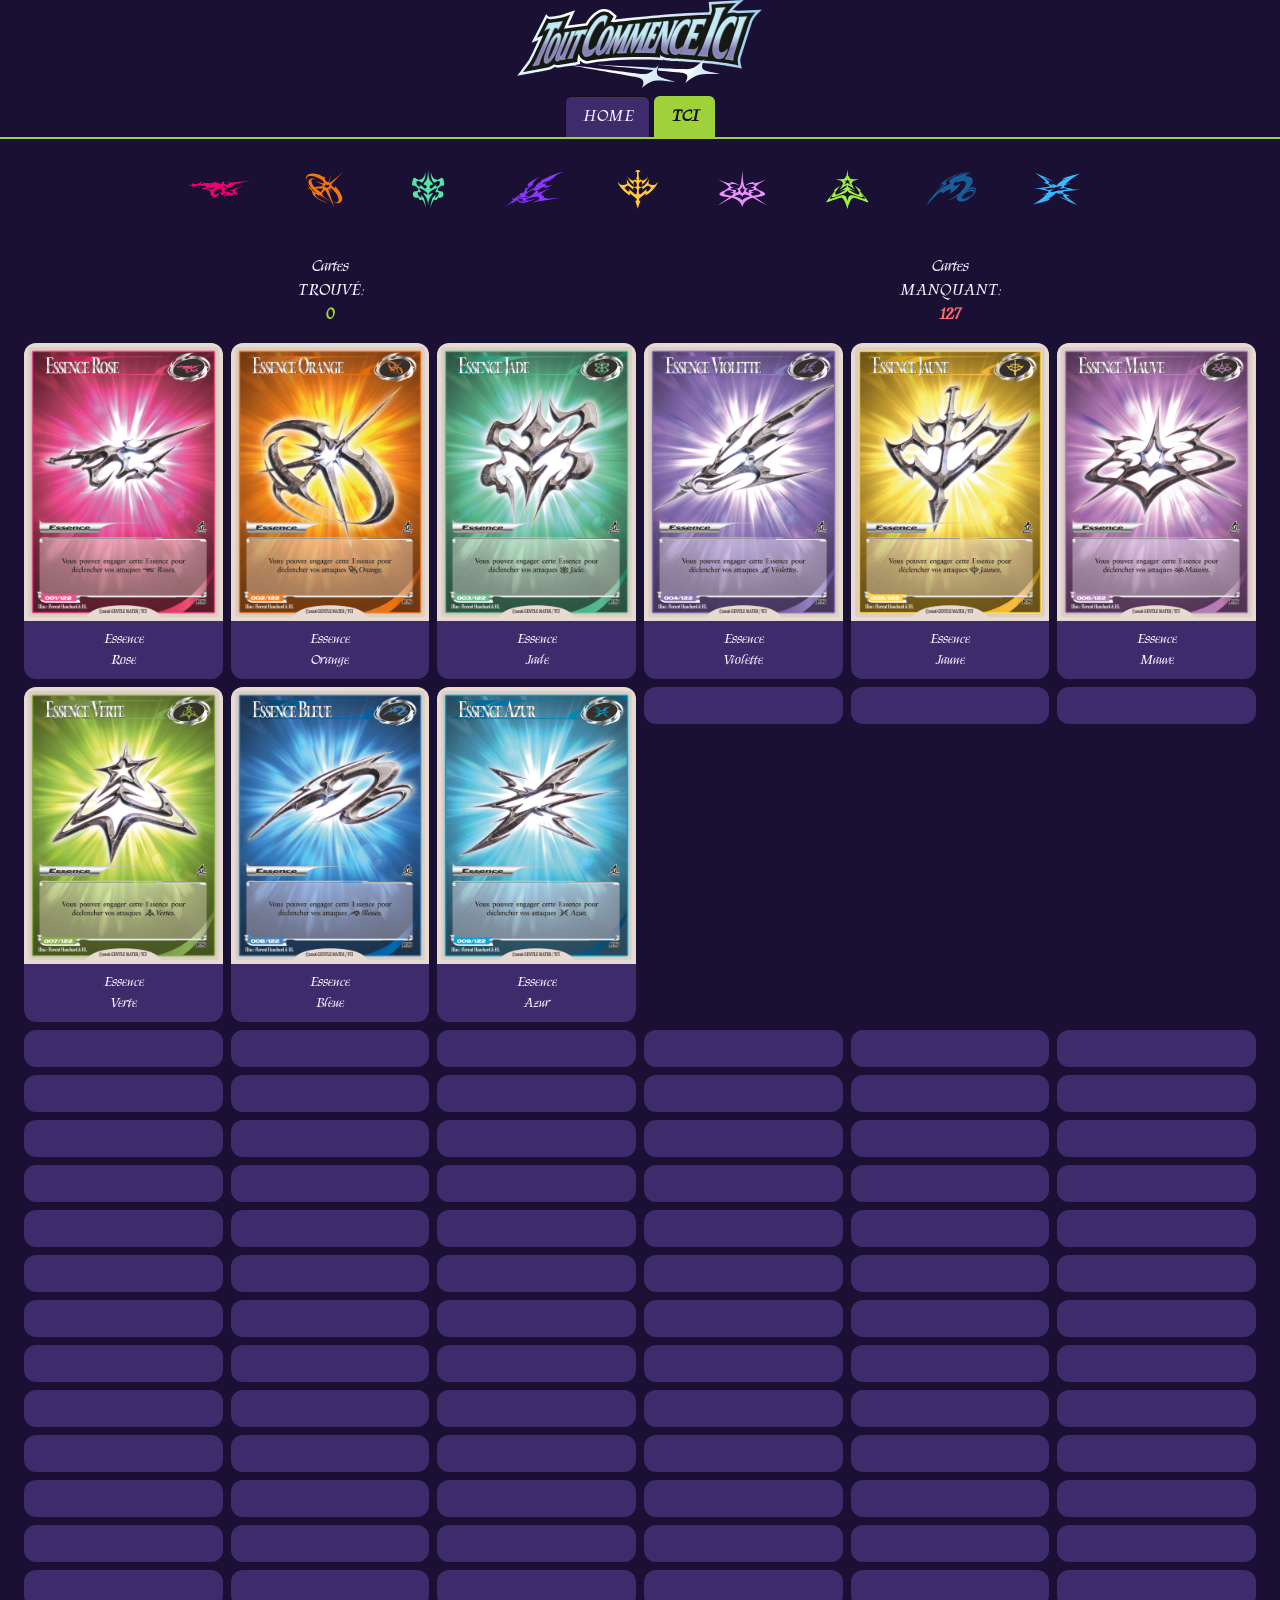
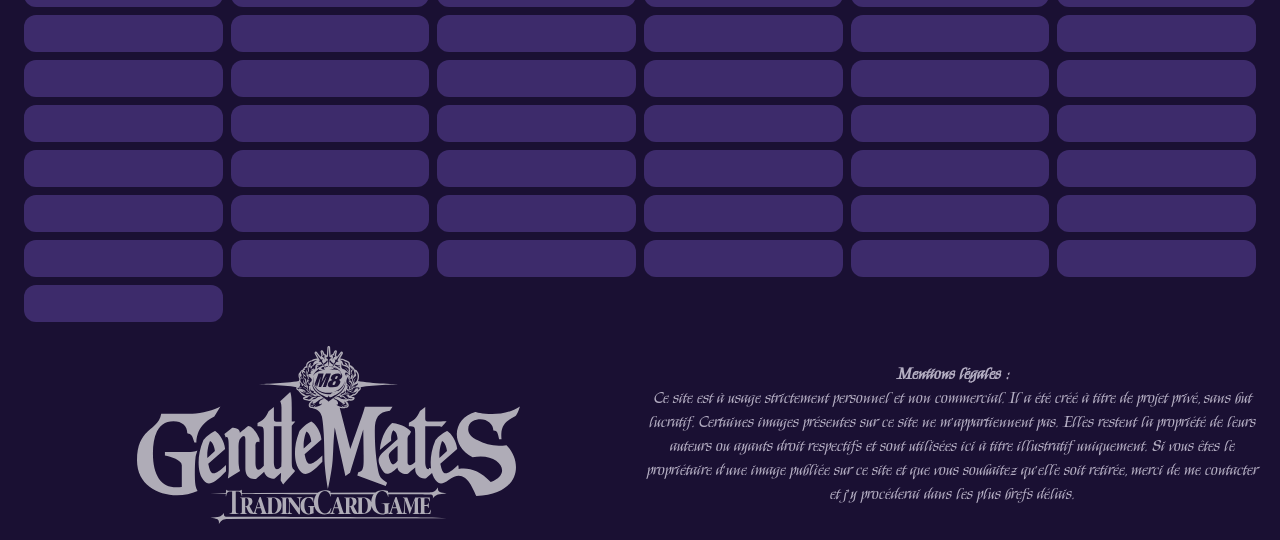
==== commit 6b5edaff: "footer" ====
--- a/TCI.html
+++ b/TCI.html
@@ -42,7 +42,7 @@
       </ul>
     </nav>
     <main class="container-fluid text-center m-0">
-      <div class="row g-0 justify-content-center align-items-center">
+      <div class="row g-0 justify-content-center align-items-center team-row">
         <div class="col-1">
           <img src="img/team-01.svg" alt="">
         </div>
@@ -1861,17 +1861,26 @@
       </div>
     </main>
     <footer>
-      <div class="row g-0">
-        <div class="col-6">
-          <img src="img/logo-bw.svg" alt="">
-        </div>
-        <div class="col-6 text-center">
-          Mentions légales :
-          <br>
-          Ce site est à usage strictement personnel et non commercial. Il a été créé à titre de projet privé, sans but lucratif.
-Certaines images présentes sur ce site ne m'appartiennent pas. Elles restent la propriété de leurs auteurs ou ayants droit respectifs et sont utilisées ici à titre illustratif uniquement. Si vous êtes le propriétaire d'une image publiée sur ce site et que vous souhaitez qu'elle soit retirée, merci de me contacter et j'y procéderai dans les plus brefs délais.
-        </div>
-      </div>
-    </footer>
+  <div class="row g-0 align-items-center">
+    <div class="col-6">
+      <img src="img/logo-bw.svg" alt="" class="img-fluid">
+    </div>
+    <div class="col-6 text-center">
+      <strong>Mentions légales :</strong>
+      <br>
+
+      <!-- Version courte, visible uniquement sur mobile -->
+      <span class="d-inline d-md-none small">
+        Site personnel, sans but commercial. Certaines images ne m'appartiennent pas et restent la propriété de leurs auteurs respectifs.
+      </span>
+
+      <!-- Version complète, visible à partir de tablette/desktop -->
+      <span class="d-none d-md-inline">
+        Ce site est à usage strictement personnel et non commercial. Il a été créé à titre de projet privé, sans but lucratif.
+        Certaines images présentes sur ce site ne m'appartiennent pas. Elles restent la propriété de leurs auteurs ou ayants droit respectifs et sont utilisées ici à titre illustratif uniquement. Si vous êtes le propriétaire d'une image publiée sur ce site et que vous souhaitez qu'elle soit retirée, merci de me contacter et j'y procéderai dans les plus brefs délais.
+      </span>
+    </div>
+  </div>
+</footer>
 </body>
 </html>
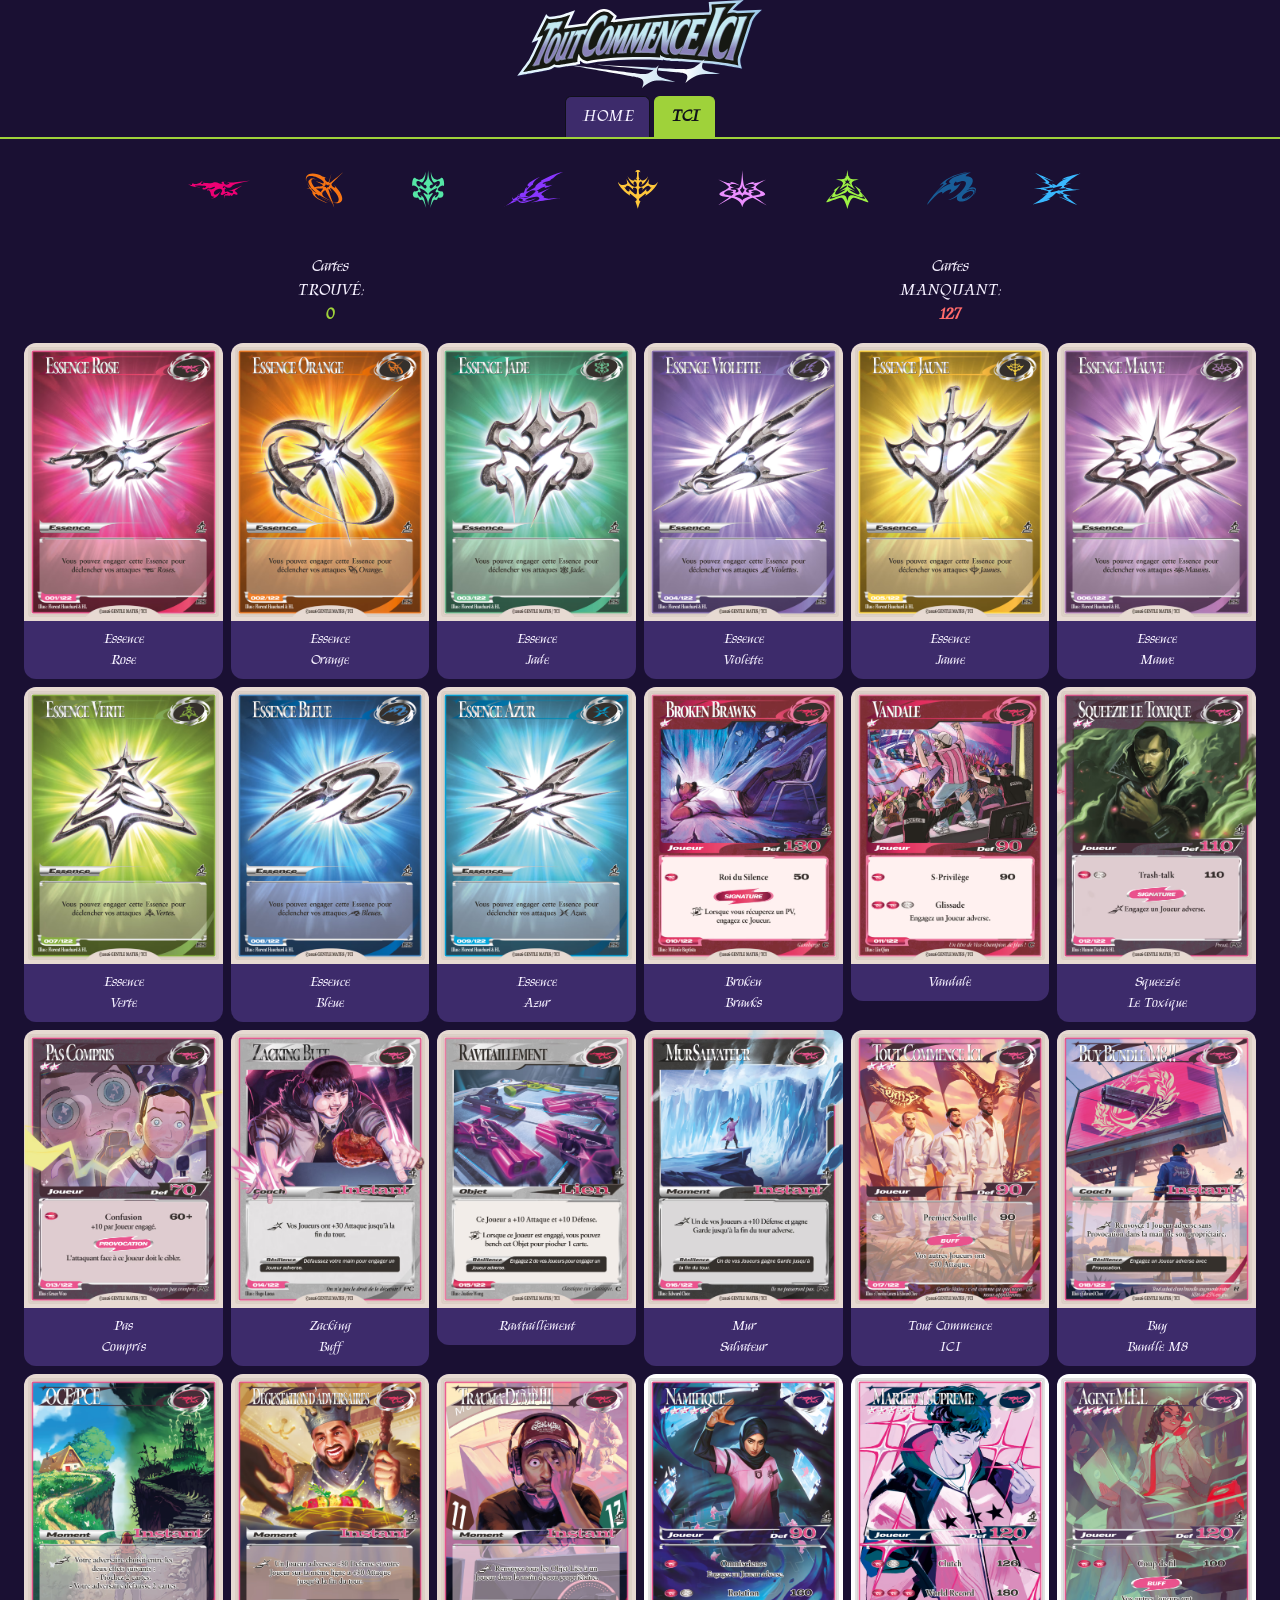
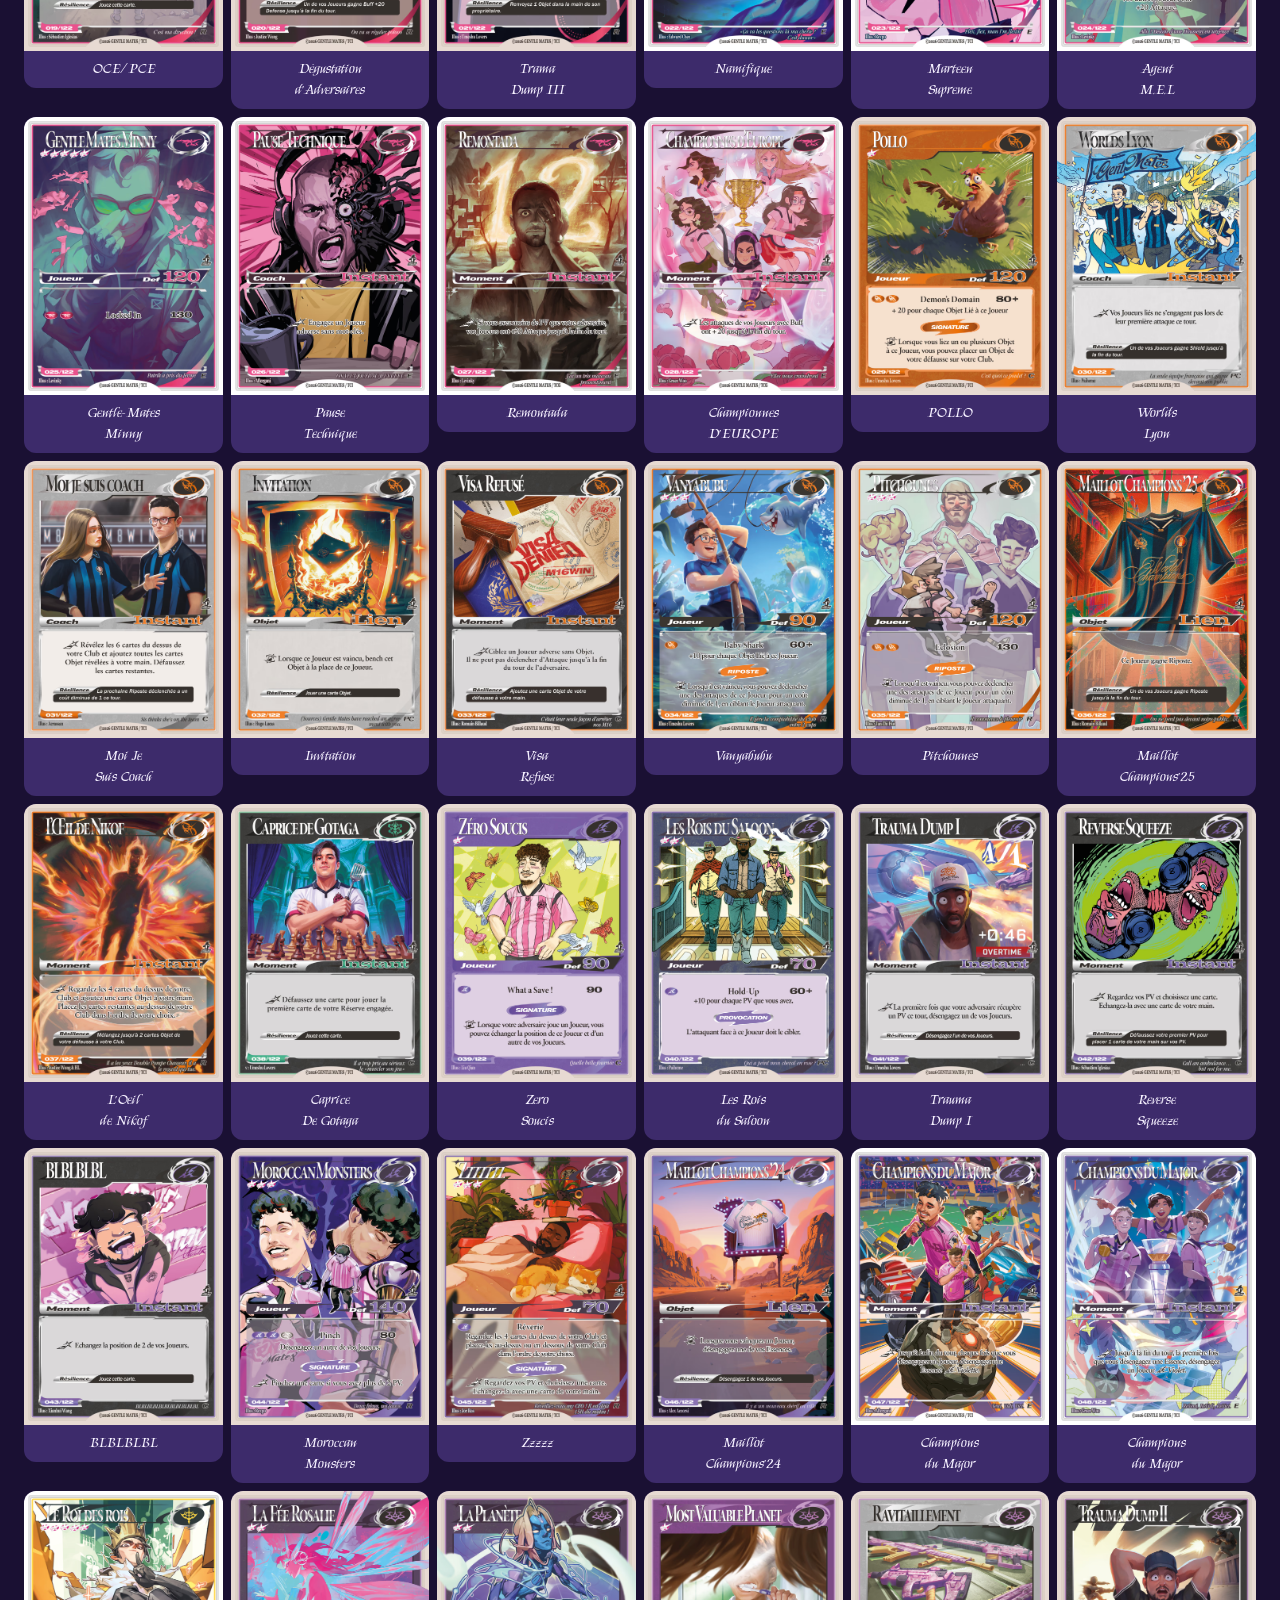
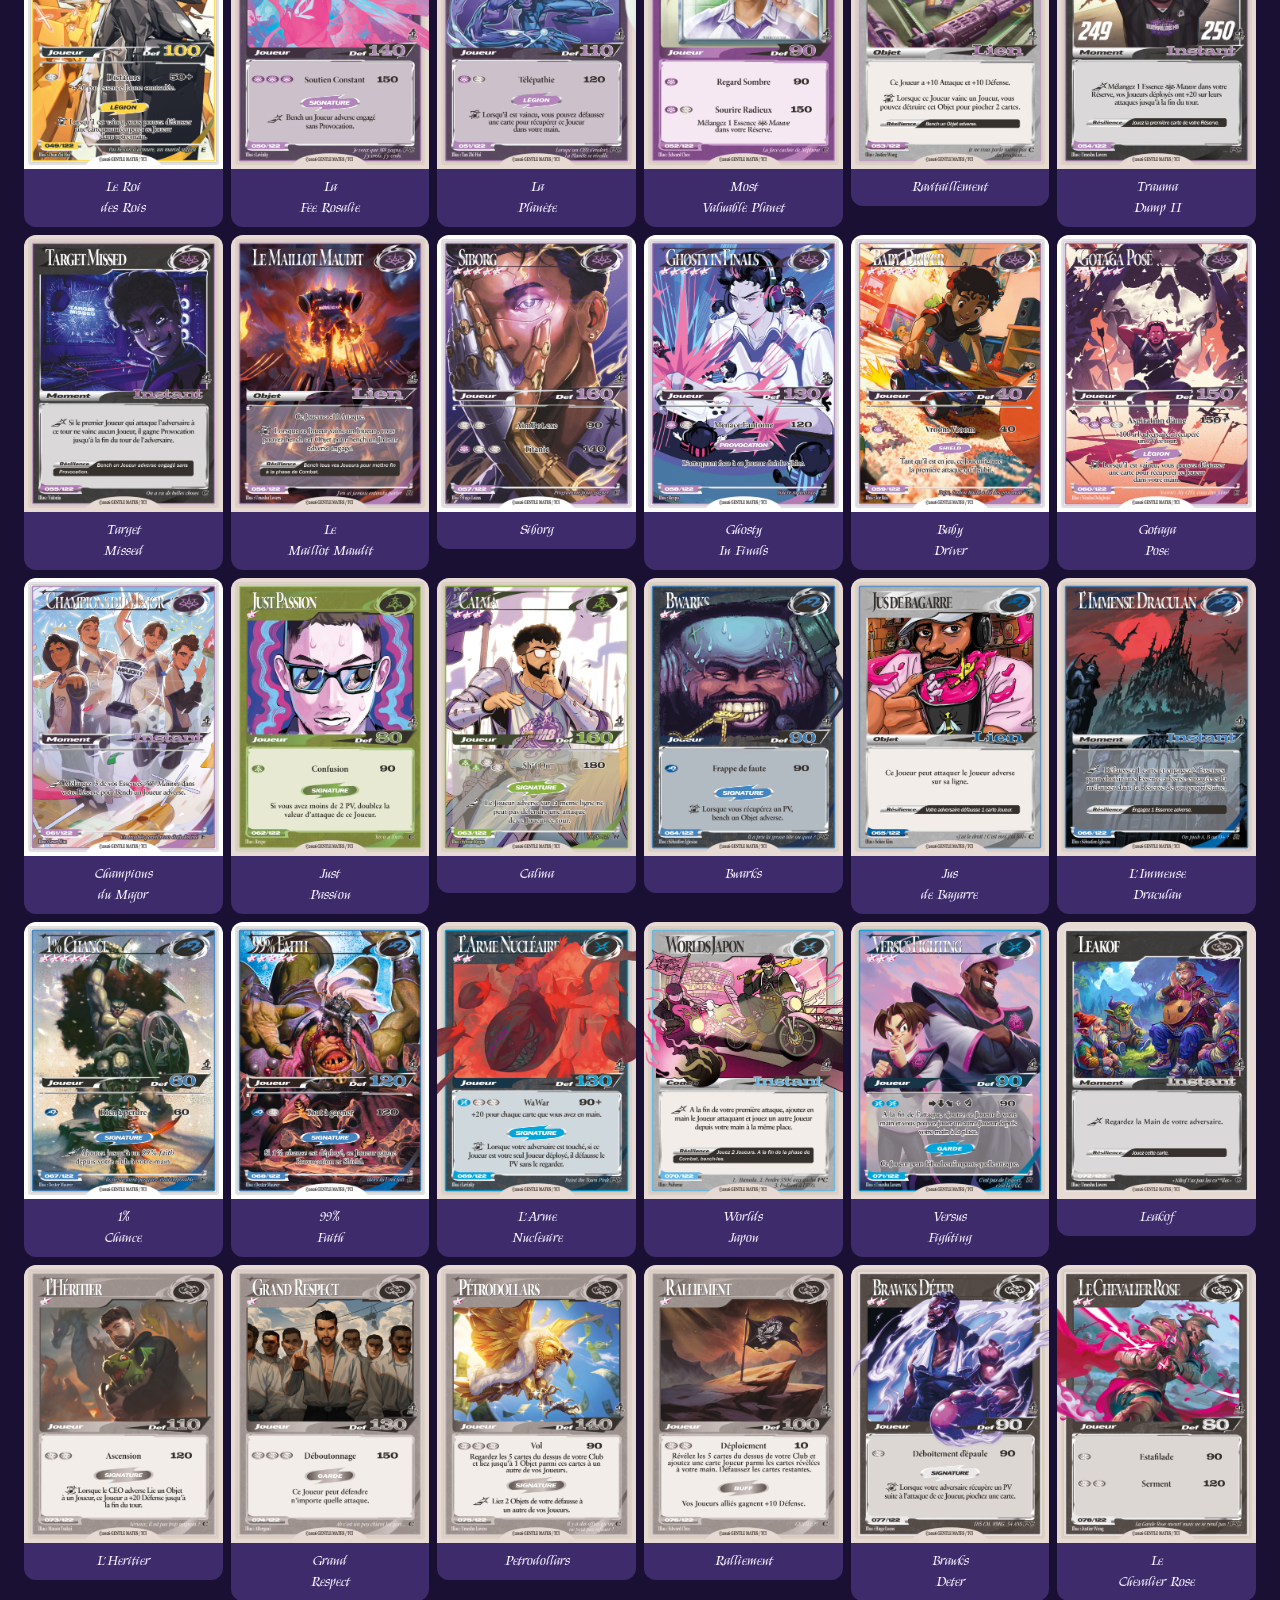
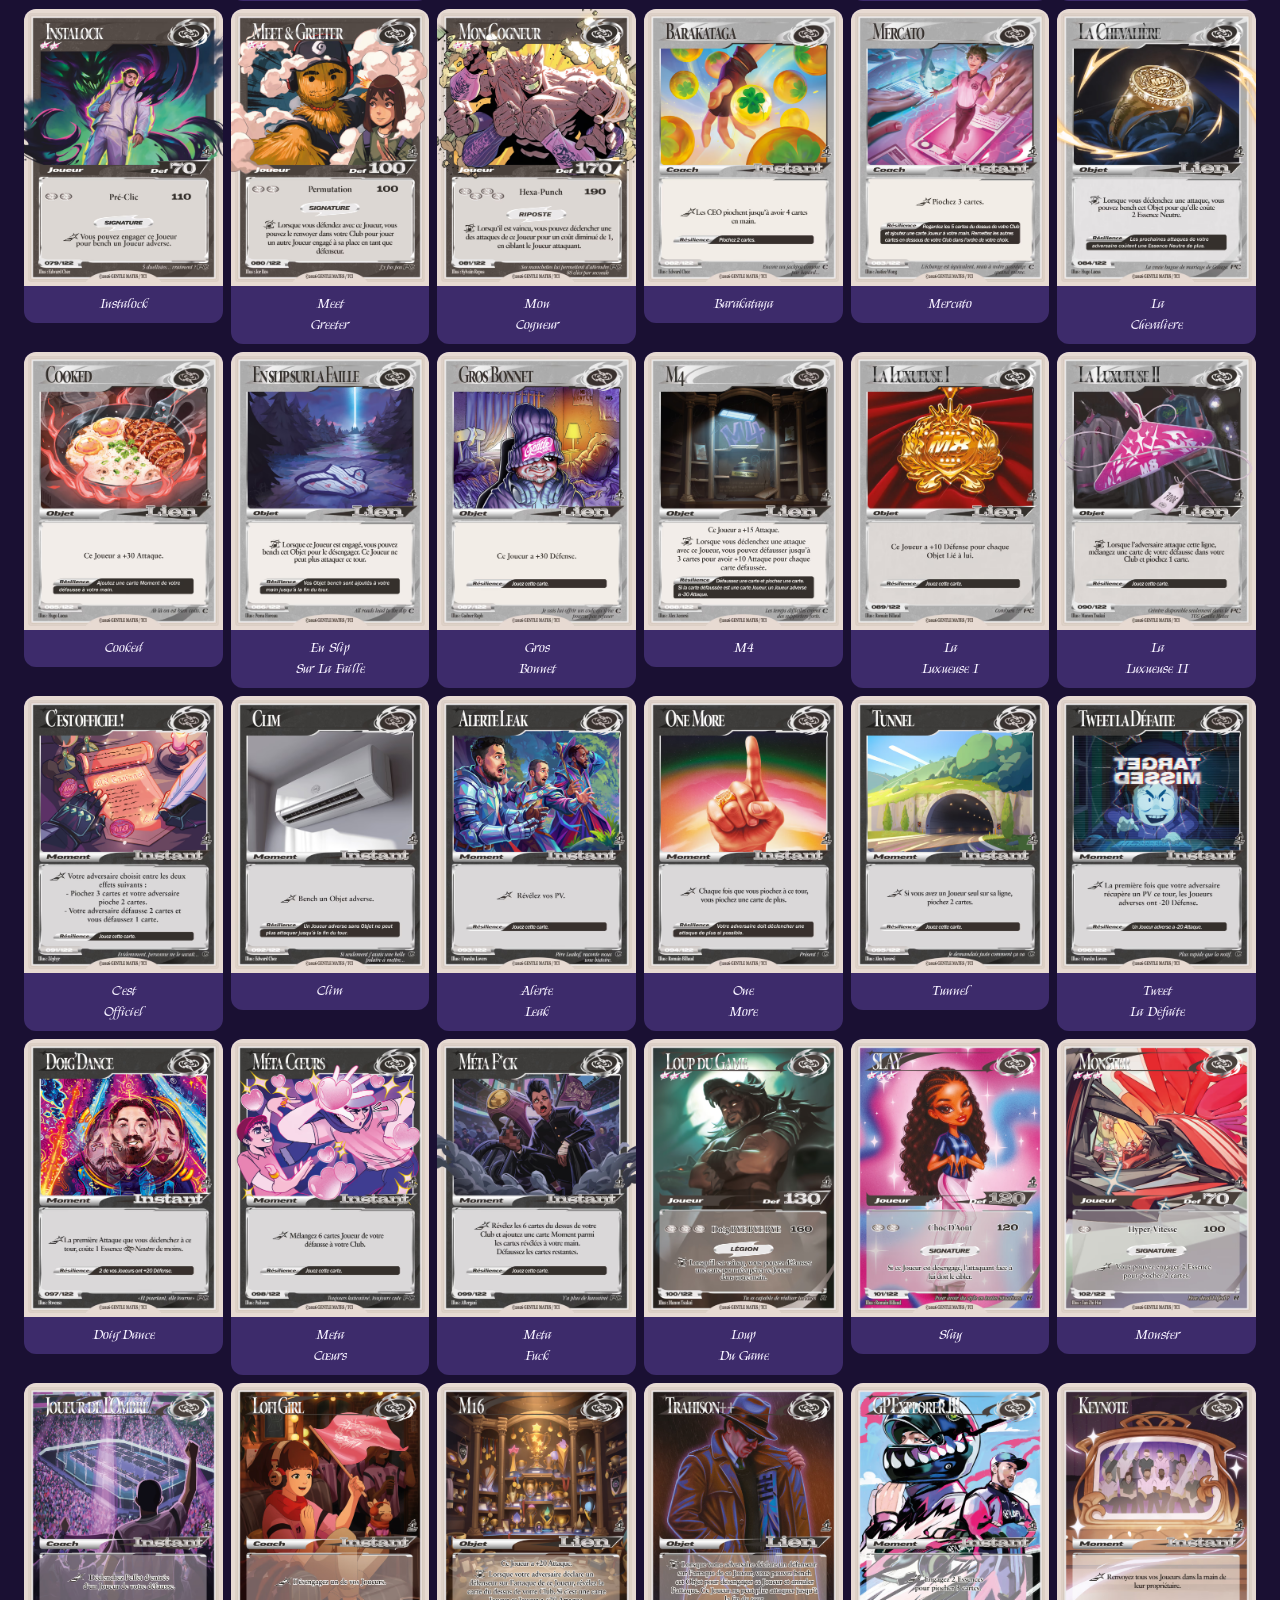
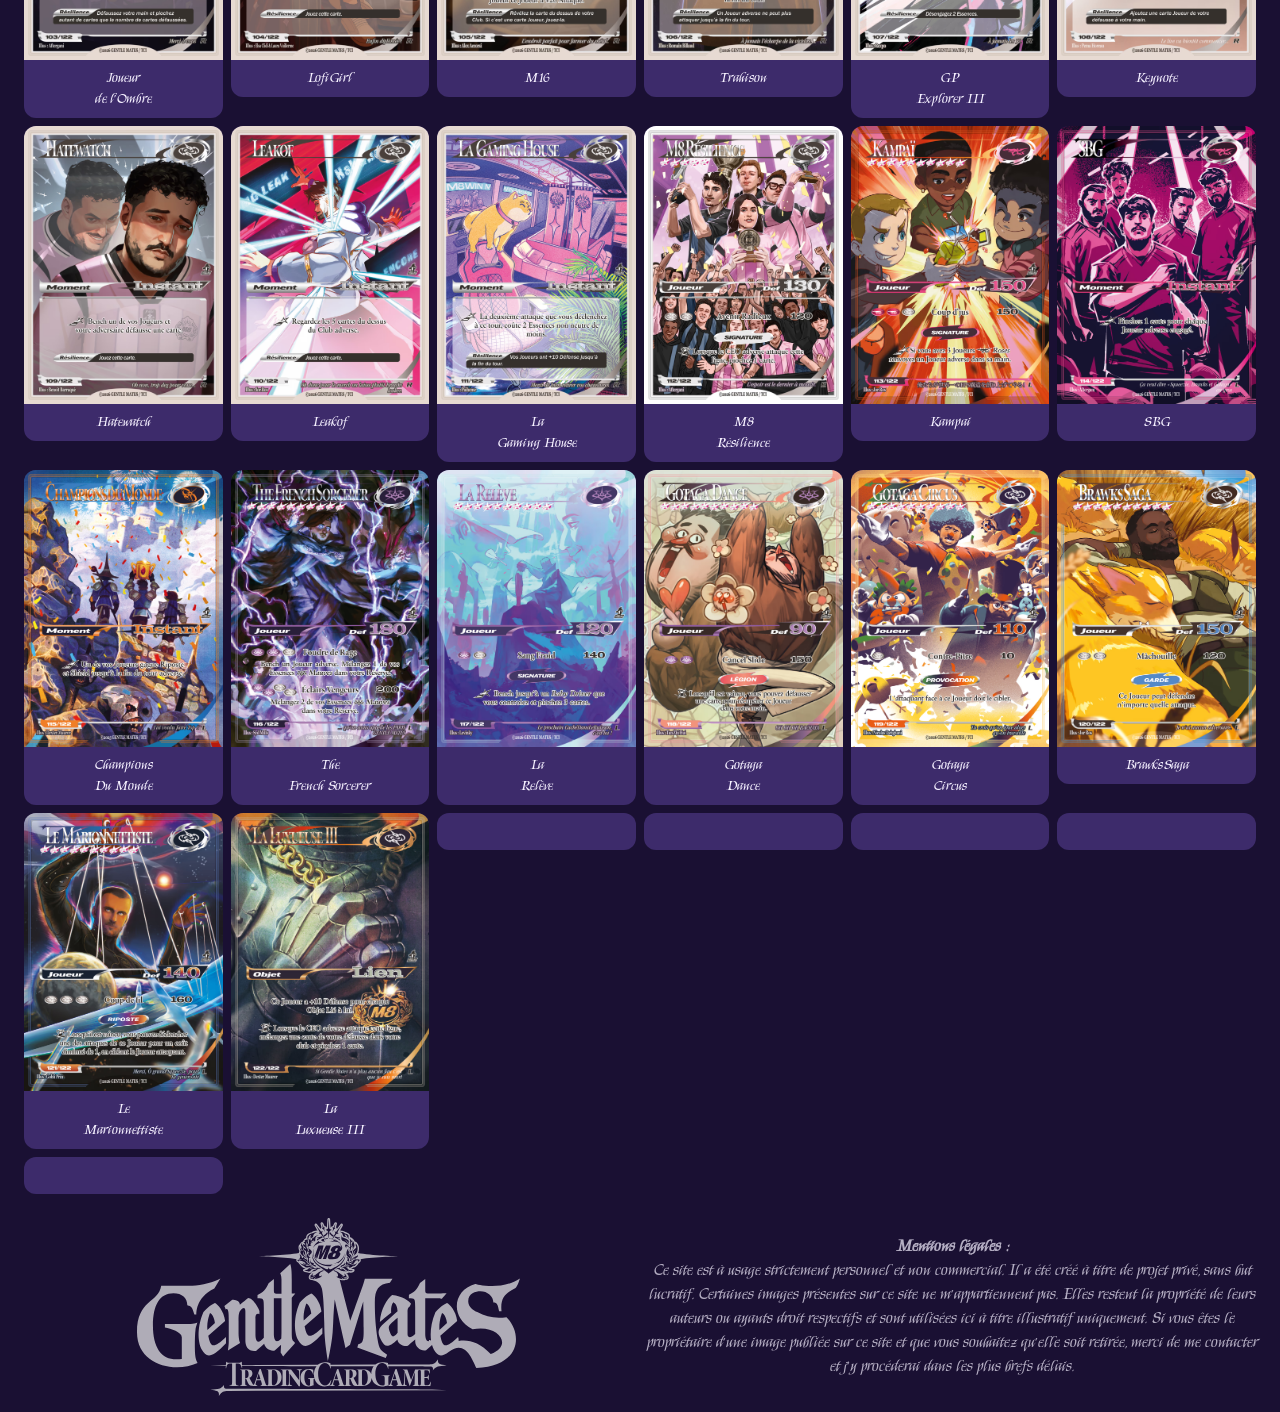
==== commit a1bc2217: "cartes fini" ====
--- a/TCI.html
+++ b/TCI.html
@@ -27,7 +27,8 @@
     <header class="container text-center">
       <div class="row g-0">
         <div class="col-12 mb-2">
-          <img src="img/title-hero-fr.svg" alt="" class="header-logo">
+          <a href="https://www.gentlemates.com/tcg-cards" target="_blank"><img src="img/title-hero-fr.svg" alt="" class="header-logo"></a>
+          
         </div>
       </div>
     </header>
@@ -85,8 +86,8 @@
             <input type="checkbox" class="card-checkbox">
             <div class="card h-100 border-0">
               <img src="img/001_ES_Essence_Rose_Essence-Rose.avif" class="card-img-top" alt="">
-              <div class="card-body p-2">
-                <p class="card-text small mb-0">Essence<br>Rose</p>
+        <div class="card-body p-2">
+          <p class="card-text small mb-0">Essence<br>Rose</p>
               </div>
             </div>
             <div class="card-overlay">
@@ -99,8 +100,8 @@
             <input type="checkbox" class="card-checkbox">
             <div class="card h-100 border-0">
               <img src="img/002_ES_Essence_Orange_Essence-Orange.avif" class="card-img-top" alt="">
-              <div class="card-body p-2">
-                <p class="card-text small mb-0">Essence<br>Orange</p>
+        <div class="card-body p-2">
+          <p class="card-text small mb-0">Essence<br>Orange</p>
               </div>
             </div>
             <div class="card-overlay">
@@ -113,8 +114,8 @@
             <input type="checkbox" class="card-checkbox">
             <div class="card h-100 border-0">
               <img src="img/003_ES_Essence_Jade_Essence-Jade.avif" class="card-img-top" alt="">
-              <div class="card-body p-2">
-                <p class="card-text small mb-0">Essence<br>Jade</p>
+        <div class="card-body p-2">
+          <p class="card-text small mb-0">Essence<br>Jade</p>
               </div>
             </div>
             <div class="card-overlay">
@@ -127,8 +128,8 @@
             <input type="checkbox" class="card-checkbox">
             <div class="card h-100 border-0">
               <img src="img/004_ES_Essence_Violette_Essence-Violette.avif" class="card-img-top" alt="">
-              <div class="card-body p-2">
-                <p class="card-text small mb-0">Essence<br>Violette</p>
+        <div class="card-body p-2">
+          <p class="card-text small mb-0">Essence<br>Violette</p>
               </div>
             </div>
             <div class="card-overlay">
@@ -141,8 +142,8 @@
             <input type="checkbox" class="card-checkbox">
             <div class="card h-100 border-0">
               <img src="img/005_ES_Essence_Jaune_Essence-Jaune.avif" class="card-img-top" alt="">
-              <div class="card-body p-2">
-                <p class="card-text small mb-0">Essence<br>Jaune</p>
+        <div class="card-body p-2">
+          <p class="card-text small mb-0">Essence<br>Jaune</p>
               </div>
             </div>
             <div class="card-overlay">
@@ -155,8 +156,8 @@
             <input type="checkbox" class="card-checkbox">
             <div class="card h-100 border-0">
               <img src="img/006_ES_Essence_Mauve_Essence-Mauve.avif" class="card-img-top" alt="">
-              <div class="card-body p-2">
-                <p class="card-text small mb-0">Essence<br>Mauve</p>
+        <div class="card-body p-2">
+          <p class="card-text small mb-0">Essence<br>Mauve</p>
               </div>
             </div>
             <div class="card-overlay">
@@ -169,8 +170,8 @@
             <input type="checkbox" class="card-checkbox">
             <div class="card h-100 border-0">
               <img src="img/007_ES_Essence_Verte_Essence-Verte.avif" class="card-img-top" alt="">
-              <div class="card-body p-2">
-                <p class="card-text small mb-0">Essence<br>Verte</p>
+        <div class="card-body p-2">
+          <p class="card-text small mb-0">Essence<br>Verte</p>
               </div>
             </div>
             <div class="card-overlay">
@@ -183,8 +184,8 @@
             <input type="checkbox" class="card-checkbox">
             <div class="card h-100 border-0">
               <img src="img/008_ES_Essence_Bleue_Essence-Bleue.avif" class="card-img-top" alt="">
-              <div class="card-body p-2">
-                <p class="card-text small mb-0">Essence<br>Bleue</p>
+        <div class="card-body p-2">
+          <p class="card-text small mb-0">Essence<br>Bleue</p>
               </div>
             </div>
             <div class="card-overlay">
@@ -197,8 +198,8 @@
             <input type="checkbox" class="card-checkbox">
             <div class="card h-100 border-0">
               <img src="img/009_ES_Essence_Azur_Essence-Azur.avif" class="card-img-top" alt="">
-              <div class="card-body p-2">
-                <p class="card-text small mb-0">Essence<br>Azur</p>
+        <div class="card-body p-2">
+          <p class="card-text small mb-0">Essence<br>Azur</p>
               </div>
             </div>
             <div class="card-overlay">
@@ -210,9 +211,9 @@
           <div class="card-select" data-id="card-10">
             <input type="checkbox" class="card-checkbox">
             <div class="card h-100 border-0">
-              <img src="" class="card-img-top" alt="">
-              <div class="card-body p-2">
-                <p class="card-text small mb-0"><br></p>
+              <img src="img/010_C_Joueur_Rose_Broken-Brawks.avif" class="card-img-top" alt="">
+        <div class="card-body p-2">
+          <p class="card-text small mb-0">Broken<br>Brawks</p>
               </div>
             </div>
             <div class="card-overlay">
@@ -224,9 +225,9 @@
           <div class="card-select" data-id="card-11">
             <input type="checkbox" class="card-checkbox">
             <div class="card h-100 border-0">
-              <img src="" class="card-img-top" alt="">
-              <div class="card-body p-2">
-                <p class="card-text small mb-0"><br></p>
+              <img src="img/011_C_Joueur_Rose_Vandale.avif" class="card-img-top" alt="">
+        <div class="card-body p-2">
+          <p class="card-text small mb-0">Vandale</p>
               </div>
             </div>
             <div class="card-overlay">
@@ -238,9 +239,9 @@
           <div class="card-select" data-id="card-12">
             <input type="checkbox" class="card-checkbox">
             <div class="card h-100 border-0">
-              <img src="" class="card-img-top" alt="">
-              <div class="card-body p-2">
-                <p class="card-text small mb-0"><br></p>
+              <img src="img/012_PC_Joueur_Rose_Squeezie-Le-Toxique.avif" class="card-img-top" alt="">
+        <div class="card-body p-2">
+          <p class="card-text small mb-0">Squeezie<br>Le Toxique</p>
               </div>
             </div>
             <div class="card-overlay">
@@ -252,9 +253,9 @@
           <div class="card-select" data-id="card-13">
             <input type="checkbox" class="card-checkbox">
             <div class="card h-100 border-0">
-              <img src="" class="card-img-top" alt="">
-              <div class="card-body p-2">
-                <p class="card-text small mb-0"><br></p>
+              <img src="img/013_PC_Joueur_Rose_Pas-Compris.avif" class="card-img-top" alt="">
+        <div class="card-body p-2">
+          <p class="card-text small mb-0">Pas<br>Compris</p>
               </div>
             </div>
             <div class="card-overlay">
@@ -266,9 +267,9 @@
           <div class="card-select" data-id="card-14">
             <input type="checkbox" class="card-checkbox">
             <div class="card h-100 border-0">
-              <img src="" class="card-img-top" alt="">
-              <div class="card-body p-2">
-                <p class="card-text small mb-0"><br></p>
+              <img src="img/014_PC_Coach-Instant_Rose_Zacking-Buff.avif" class="card-img-top" alt="">
+        <div class="card-body p-2">
+          <p class="card-text small mb-0">Zacking<br>Buff</p>
               </div>
             </div>
             <div class="card-overlay">
@@ -280,9 +281,9 @@
           <div class="card-select" data-id="card-15">
             <input type="checkbox" class="card-checkbox">
             <div class="card h-100 border-0">
-              <img src="" class="card-img-top" alt="">
-              <div class="card-body p-2">
-                <p class="card-text small mb-0"><br></p>
+              <img src="img/015_C_Objet-Lien_Rose_Ravitaillement.avif" class="card-img-top" alt="">
+        <div class="card-body p-2">
+          <p class="card-text small mb-0">Ravitaillement</p>
               </div>
             </div>
             <div class="card-overlay">
@@ -294,9 +295,9 @@
           <div class="card-select" data-id="card-16">
             <input type="checkbox" class="card-checkbox">
             <div class="card h-100 border-0">
-              <img src="" class="card-img-top" alt="">
-              <div class="card-body p-2">
-                <p class="card-text small mb-0"><br></p>
+              <img src="img/016_PC_Moment-Instant_Rose_Mur-Salvateur.avif" class="card-img-top" alt="">
+        <div class="card-body p-2">
+          <p class="card-text small mb-0">Mur<br>Salvateur</p>
               </div>
             </div>
             <div class="card-overlay">
@@ -308,9 +309,9 @@
           <div class="card-select" data-id="card-17">
             <input type="checkbox" class="card-checkbox">
             <div class="card h-100 border-0">
-              <img src="" class="card-img-top" alt="">
-              <div class="card-body p-2">
-                <p class="card-text small mb-0"><br></p>
+              <img src="img/017_R_Joueur_Rose_Tout-Commence-Ici.avif" class="card-img-top" alt="">
+        <div class="card-body p-2">
+          <p class="card-text small mb-0">Tout Commence<br>ICI</p>
               </div>
             </div>
             <div class="card-overlay">
@@ -322,9 +323,9 @@
           <div class="card-select" data-id="card-18">
             <input type="checkbox" class="card-checkbox">
             <div class="card h-100 border-0">
-              <img src="" class="card-img-top" alt="">
-              <div class="card-body p-2">
-                <p class="card-text small mb-0"><br></p>
+              <img src="img/018_R_Coach-Instant_Rose_Buy-Bundle-M8.avif" class="card-img-top" alt="">
+        <div class="card-body p-2">
+          <p class="card-text small mb-0">Buy<br>Bundle M8</p>
               </div>
             </div>
             <div class="card-overlay">
@@ -336,9 +337,9 @@
           <div class="card-select" data-id="card-19">
             <input type="checkbox" class="card-checkbox">
             <div class="card h-100 border-0">
-              <img src="" class="card-img-top" alt="">
-              <div class="card-body p-2">
-                <p class="card-text small mb-0"><br></p>
+              <img src="img/019_R_Moment-Instant_Rose_OCE-PCE.avif" class="card-img-top" alt="">
+        <div class="card-body p-2">
+          <p class="card-text small mb-0">OCE/PCE</p>
               </div>
             </div>
             <div class="card-overlay">
@@ -350,9 +351,9 @@
           <div class="card-select" data-id="card-20">
             <input type="checkbox" class="card-checkbox">
             <div class="card h-100 border-0">
-              <img src="" class="card-img-top" alt="">
-              <div class="card-body p-2">
-                <p class="card-text small mb-0"><br></p>
+              <img src="img/020_R_Moment-Instant_Rose_Degustation-D_Adversaires.avif" class="card-img-top" alt="">
+        <div class="card-body p-2">
+          <p class="card-text small mb-0">Dégustation<br>d'Adversaires</p>
               </div>
             </div>
             <div class="card-overlay">
@@ -364,9 +365,9 @@
           <div class="card-select" data-id="card-21">
             <input type="checkbox" class="card-checkbox">
             <div class="card h-100 border-0">
-              <img src="" class="card-img-top" alt="">
-              <div class="card-body p-2">
-                <p class="card-text small mb-0"><br></p>
+              <img src="img/021_R_Moment-Instant_Rose_Trauma-Dump-III.avif" class="card-img-top" alt="">
+        <div class="card-body p-2">
+          <p class="card-text small mb-0">Trama<br>Dump III</p>
               </div>
             </div>
             <div class="card-overlay">
@@ -378,9 +379,9 @@
           <div class="card-select" data-id="card-22">
             <input type="checkbox" class="card-checkbox">
             <div class="card h-100 border-0">
-              <img src="" class="card-img-top" alt="">
-              <div class="card-body p-2">
-                <p class="card-text small mb-0"><br></p>
+              <img src="img/022_E_Joueur_Rose_Namifique.avif" class="card-img-top" alt="">
+        <div class="card-body p-2">
+          <p class="card-text small mb-0">Namifique</p>
               </div>
             </div>
             <div class="card-overlay">
@@ -392,9 +393,9 @@
           <div class="card-select" data-id="card-23">
             <input type="checkbox" class="card-checkbox">
             <div class="card h-100 border-0">
-              <img src="" class="card-img-top" alt="">
-              <div class="card-body p-2">
-                <p class="card-text small mb-0"><br></p>
+              <img src="img/023_E_Joueur_Rose_Marteen-Supreme.avif" class="card-img-top" alt="">
+        <div class="card-body p-2">
+          <p class="card-text small mb-0">Marteen<br>Supreme</p>
               </div>
             </div>
             <div class="card-overlay">
@@ -406,9 +407,9 @@
           <div class="card-select" data-id="card-24">
             <input type="checkbox" class="card-checkbox">
             <div class="card h-100 border-0">
-              <img src="" class="card-img-top" alt="">
-              <div class="card-body p-2">
-                <p class="card-text small mb-0"><br></p>
+              <img src="img/024_E_Joueur_Rose_Agent-M.E.L.avif" class="card-img-top" alt="">
+        <div class="card-body p-2">
+          <p class="card-text small mb-0">Agent<br>M.E.L</p>
               </div>
             </div>
             <div class="card-overlay">
@@ -420,9 +421,9 @@
           <div class="card-select" data-id="card-25">
             <input type="checkbox" class="card-checkbox">
             <div class="card h-100 border-0">
-              <img src="" class="card-img-top" alt="">
-              <div class="card-body p-2">
-                <p class="card-text small mb-0"><br></p>
+              <img src="img/025_E_Joueur_Rose_Gentle-Mates-Minny.avif" class="card-img-top" alt="">
+        <div class="card-body p-2">
+          <p class="card-text small mb-0">Gentle-Mates<br>Minny</p>
               </div>
             </div>
             <div class="card-overlay">
@@ -434,9 +435,9 @@
           <div class="card-select" data-id="card-26">
             <input type="checkbox" class="card-checkbox">
             <div class="card h-100 border-0">
-              <img src="" class="card-img-top" alt="">
-              <div class="card-body p-2">
-                <p class="card-text small mb-0"><br></p>
+              <img src="img/026_E_Coach-Instant_Rose_Pause-Technique.avif" class="card-img-top" alt="">
+        <div class="card-body p-2">
+          <p class="card-text small mb-0">Pause<br>Technique</p>
               </div>
             </div>
             <div class="card-overlay">
@@ -448,9 +449,9 @@
           <div class="card-select" data-id="card-27">
             <input type="checkbox" class="card-checkbox">
             <div class="card h-100 border-0">
-              <img src="" class="card-img-top" alt="">
-              <div class="card-body p-2">
-                <p class="card-text small mb-0"><br></p>
+              <img src="img/027_E_Moment-Instant_Rose_Remontada.avif" class="card-img-top" alt="">
+        <div class="card-body p-2">
+          <p class="card-text small mb-0">Remontada</p>
               </div>
             </div>
             <div class="card-overlay">
@@ -462,9 +463,9 @@
           <div class="card-select" data-id="card-28">
             <input type="checkbox" class="card-checkbox">
             <div class="card h-100 border-0">
-              <img src="" class="card-img-top" alt="">
-              <div class="card-body p-2">
-                <p class="card-text small mb-0"><br></p>
+              <img src="img/028_E_Moment-Instant_Rose_Championnes-d_Europe.avif" class="card-img-top" alt="">
+        <div class="card-body p-2">
+          <p class="card-text small mb-0">Championnes<br>D'EUROPE</p>
               </div>
             </div>
             <div class="card-overlay">
@@ -476,9 +477,9 @@
           <div class="card-select" data-id="card-29">
             <input type="checkbox" class="card-checkbox">
             <div class="card h-100 border-0">
-              <img src="" class="card-img-top" alt="">
-              <div class="card-body p-2">
-                <p class="card-text small mb-0"><br></p>
+              <img src="img/029_C_Joueur_Orange_Pollo.avif" class="card-img-top" alt="">
+        <div class="card-body p-2">
+          <p class="card-text small mb-0">POLLO</p>
               </div>
             </div>
             <div class="card-overlay">
@@ -490,9 +491,9 @@
           <div class="card-select" data-id="card-30">
             <input type="checkbox" class="card-checkbox">
             <div class="card h-100 border-0">
-              <img src="" class="card-img-top" alt="">
-              <div class="card-body p-2">
-                <p class="card-text small mb-0"><br></p>
+              <img src="img/030_PC_Coach-Instant_Orange_Worlds-Lyon.avif" class="card-img-top" alt="">
+        <div class="card-body p-2">
+          <p class="card-text small mb-0">Worlds<br>Lyon</p>
               </div>
             </div>
             <div class="card-overlay">
@@ -504,9 +505,9 @@
           <div class="card-select" data-id="card-31">
             <input type="checkbox" class="card-checkbox">
             <div class="card h-100 border-0">
-              <img src="" class="card-img-top" alt="">
-              <div class="card-body p-2">
-                <p class="card-text small mb-0"><br></p>
+              <img src="img/031_C_Coach-Instant_Orange_Moi-Je-Suis-Coach.avif" class="card-img-top" alt="">
+        <div class="card-body p-2">
+          <p class="card-text small mb-0">Moi Je<br>Suis Coach</p>
               </div>
             </div>
             <div class="card-overlay">
@@ -518,9 +519,9 @@
           <div class="card-select" data-id="card-32">
             <input type="checkbox" class="card-checkbox">
             <div class="card h-100 border-0">
-              <img src="" class="card-img-top" alt="">
-              <div class="card-body p-2">
-                <p class="card-text small mb-0"><br></p>
+              <img src="img/032_PC_Objet-Lien_Orange_Invitation.avif" class="card-img-top" alt="">
+        <div class="card-body p-2">
+          <p class="card-text small mb-0">Invitation</p>
               </div>
             </div>
             <div class="card-overlay">
@@ -532,9 +533,9 @@
           <div class="card-select" data-id="card-33">
             <input type="checkbox" class="card-checkbox">
             <div class="card h-100 border-0">
-              <img src="" class="card-img-top" alt="">
-              <div class="card-body p-2">
-                <p class="card-text small mb-0"><br></p>
+              <img src="img/033_C_Moment-Instant_Orange_Visa-Refuse.avif" class="card-img-top" alt="">
+        <div class="card-body p-2">
+          <p class="card-text small mb-0">Visa<br>Refuse</p>
               </div>
             </div>
             <div class="card-overlay">
@@ -546,9 +547,9 @@
           <div class="card-select" data-id="card-34">
             <input type="checkbox" class="card-checkbox">
             <div class="card h-100 border-0">
-              <img src="" class="card-img-top" alt="">
-              <div class="card-body p-2">
-                <p class="card-text small mb-0"><br></p>
+              <img src="img/034_R_Joueur_Orange_Vanyabubu.avif" class="card-img-top" alt="">
+        <div class="card-body p-2">
+          <p class="card-text small mb-0">Vanyabubu</p>
               </div>
             </div>
             <div class="card-overlay">
@@ -560,9 +561,9 @@
           <div class="card-select" data-id="card-35">
             <input type="checkbox" class="card-checkbox">
             <div class="card h-100 border-0">
-              <img src="" class="card-img-top" alt="">
-              <div class="card-body p-2">
-                <p class="card-text small mb-0"><br></p>
+              <img src="img/035_R_Joueur_Orange_Pitchounes.avif" class="card-img-top" alt="">
+        <div class="card-body p-2">
+          <p class="card-text small mb-0">Pitchounes</p>
               </div>
             </div>
             <div class="card-overlay">
@@ -574,9 +575,9 @@
           <div class="card-select" data-id="card-36">
             <input type="checkbox" class="card-checkbox">
             <div class="card h-100 border-0">
-              <img src="" class="card-img-top" alt="">
-              <div class="card-body p-2">
-                <p class="card-text small mb-0"><br></p>
+              <img src="img/036_R_Objet-Lien_Orange_Maillot-Champions-_25.avif" class="card-img-top" alt="">
+        <div class="card-body p-2">
+          <p class="card-text small mb-0">Maillot<br>Champions'25</p>
               </div>
             </div>
             <div class="card-overlay">
@@ -588,9 +589,9 @@
           <div class="card-select" data-id="card-37">
             <input type="checkbox" class="card-checkbox">
             <div class="card h-100 border-0">
-              <img src="" class="card-img-top" alt="">
-              <div class="card-body p-2">
-                <p class="card-text small mb-0"><br></p>
+              <img src="img/037_R_Moment-Instant_Orange_L_OEil-de-Nikof.avif" class="card-img-top" alt="">
+        <div class="card-body p-2">
+          <p class="card-text small mb-0">L'Oeil<br>de Nikof</p>
               </div>
             </div>
             <div class="card-overlay">
@@ -602,9 +603,9 @@
           <div class="card-select" data-id="card-38">
             <input type="checkbox" class="card-checkbox">
             <div class="card h-100 border-0">
-              <img src="" class="card-img-top" alt="">
-              <div class="card-body p-2">
-                <p class="card-text small mb-0"><br></p>
+              <img src="img/038_C_Moment-Instant_Jade_Caprice-De-Gotaga.avif" class="card-img-top" alt="">
+        <div class="card-body p-2">
+          <p class="card-text small mb-0">Caprice<br>De Gotaga</p>
               </div>
             </div>
             <div class="card-overlay">
@@ -616,9 +617,9 @@
           <div class="card-select" data-id="card-39">
             <input type="checkbox" class="card-checkbox">
             <div class="card h-100 border-0">
-              <img src="" class="card-img-top" alt="">
-              <div class="card-body p-2">
-                <p class="card-text small mb-0"><br></p>
+              <img src="img/039_C_Joueur_Violette_Zero-Soucis.avif" class="card-img-top" alt="">
+        <div class="card-body p-2">
+          <p class="card-text small mb-0">Zero<br>Soucis</p>
               </div>
             </div>
             <div class="card-overlay">
@@ -630,9 +631,9 @@
           <div class="card-select" data-id="card-40">
             <input type="checkbox" class="card-checkbox">
             <div class="card h-100 border-0">
-              <img src="" class="card-img-top" alt="">
-              <div class="card-body p-2">
-                <p class="card-text small mb-0"><br></p>
+              <img src="img/040_PC_Joueur_Violette_Les-Rois-du-Saloon.avif" class="card-img-top" alt="">
+        <div class="card-body p-2">
+          <p class="card-text small mb-0">Les Rois<br>du Saloon</p>
               </div>
             </div>
             <div class="card-overlay">
@@ -644,9 +645,9 @@
           <div class="card-select" data-id="card-41">
             <input type="checkbox" class="card-checkbox">
             <div class="card h-100 border-0">
-              <img src="" class="card-img-top" alt="">
-              <div class="card-body p-2">
-                <p class="card-text small mb-0"><br></p>
+              <img src="img/041_C_Moment-Instant_Violette_Trauma-Dump-I.avif" class="card-img-top" alt="">
+        <div class="card-body p-2">
+          <p class="card-text small mb-0">Trauma<br>Dump I</p>
               </div>
             </div>
             <div class="card-overlay">
@@ -658,9 +659,9 @@
           <div class="card-select" data-id="card-42">
             <input type="checkbox" class="card-checkbox">
             <div class="card h-100 border-0">
-              <img src="" class="card-img-top" alt="">
-              <div class="card-body p-2">
-                <p class="card-text small mb-0"><br></p>
+              <img src="img/042_C_Moment-Instant_Violette_Reverse-Squeeze.avif" class="card-img-top" alt="">
+        <div class="card-body p-2">
+          <p class="card-text small mb-0">Reverse<br>Squeeze</p>
               </div>
             </div>
             <div class="card-overlay">
@@ -672,9 +673,9 @@
           <div class="card-select" data-id="card-43">
             <input type="checkbox" class="card-checkbox">
             <div class="card h-100 border-0">
-              <img src="" class="card-img-top" alt="">
-              <div class="card-body p-2">
-                <p class="card-text small mb-0"><br></p>
+              <img src="img/043_C_Moment-Instant_Violette_BLBLBLBL.avif" class="card-img-top" alt="">
+        <div class="card-body p-2">
+          <p class="card-text small mb-0">BLBLBLBL</p>
               </div>
             </div>
             <div class="card-overlay">
@@ -686,9 +687,9 @@
           <div class="card-select" data-id="card-44">
             <input type="checkbox" class="card-checkbox">
             <div class="card h-100 border-0">
-              <img src="" class="card-img-top" alt="">
-              <div class="card-body p-2">
-                <p class="card-text small mb-0"><br></p>
+              <img src="img/044_R_Joueur_Violette_Moroccan-Monsters.avif" class="card-img-top" alt="">
+        <div class="card-body p-2">
+          <p class="card-text small mb-0">Moroccan<br>Monsters</p>
               </div>
             </div>
             <div class="card-overlay">
@@ -700,9 +701,9 @@
           <div class="card-select" data-id="card-45">
             <input type="checkbox" class="card-checkbox">
             <div class="card h-100 border-0">
-              <img src="" class="card-img-top" alt="">
-              <div class="card-body p-2">
-                <p class="card-text small mb-0"><br></p>
+              <img src="img/045_R_Joueur_Violette_Zzzzz.avif" class="card-img-top" alt="">
+        <div class="card-body p-2">
+          <p class="card-text small mb-0">Zzzzz</p>
               </div>
             </div>
             <div class="card-overlay">
@@ -714,9 +715,9 @@
           <div class="card-select" data-id="card-46">
             <input type="checkbox" class="card-checkbox">
             <div class="card h-100 border-0">
-              <img src="" class="card-img-top" alt="">
-              <div class="card-body p-2">
-                <p class="card-text small mb-0"><br></p>
+              <img src="img/046_R_Objet-Lien_Violette_Maillot-Champions-_24.avif" class="card-img-top" alt="">
+        <div class="card-body p-2">
+          <p class="card-text small mb-0">Maillot<br>Champions'24</p>
               </div>
             </div>
             <div class="card-overlay">
@@ -728,9 +729,9 @@
           <div class="card-select" data-id="card-47">
             <input type="checkbox" class="card-checkbox">
             <div class="card h-100 border-0">
-              <img src="" class="card-img-top" alt="">
-              <div class="card-body p-2">
-                <p class="card-text small mb-0"><br></p>
+              <img src="img/047_E_Moment-Instant_Violette_Champions-du-Major.avif" class="card-img-top" alt="">
+        <div class="card-body p-2">
+          <p class="card-text small mb-0">Champions<br>du Major</p>
               </div>
             </div>
             <div class="card-overlay">
@@ -742,9 +743,9 @@
           <div class="card-select" data-id="card-48">
             <input type="checkbox" class="card-checkbox">
             <div class="card h-100 border-0">
-              <img src="" class="card-img-top" alt="">
-              <div class="card-body p-2">
-                <p class="card-text small mb-0"><br></p>
+              <img src="img/048_E_Moment-Instant_Violette_Champions-du-Major.avif" class="card-img-top" alt="">
+        <div class="card-body p-2">
+          <p class="card-text small mb-0">Champions<br>du Major</p>
               </div>
             </div>
             <div class="card-overlay">
@@ -756,9 +757,9 @@
           <div class="card-select" data-id="card-49">
             <input type="checkbox" class="card-checkbox">
             <div class="card h-100 border-0">
-              <img src="" class="card-img-top" alt="">
-              <div class="card-body p-2">
-                <p class="card-text small mb-0"><br></p>
+              <img src="img/049_E_Joueur_Jaune_Le-Roi-des-Rois.avif" class="card-img-top" alt="">
+        <div class="card-body p-2">
+          <p class="card-text small mb-0">Le Roi<br>des Rois</p>
               </div>
             </div>
             <div class="card-overlay">
@@ -770,9 +771,9 @@
           <div class="card-select" data-id="card-50">
             <input type="checkbox" class="card-checkbox">
             <div class="card h-100 border-0">
-              <img src="" class="card-img-top" alt="">
-              <div class="card-body p-2">
-                <p class="card-text small mb-0"><br></p>
+              <img src="img/050_PC_Joueur_Mauve_La-Fee-Rosalie.avif" class="card-img-top" alt="">
+        <div class="card-body p-2">
+          <p class="card-text small mb-0">La<br>Fée Rosalie</p>
               </div>
             </div>
             <div class="card-overlay">
@@ -784,9 +785,9 @@
           <div class="card-select" data-id="card-51">
             <input type="checkbox" class="card-checkbox">
             <div class="card h-100 border-0">
-              <img src="" class="card-img-top" alt="">
-              <div class="card-body p-2">
-                <p class="card-text small mb-0"><br></p>
+              <img src="img/051_PC_Joueur_Mauve_La-Planete.avif" class="card-img-top" alt="">
+        <div class="card-body p-2">
+          <p class="card-text small mb-0">La<br>Planète</p>
               </div>
             </div>
             <div class="card-overlay">
@@ -798,9 +799,9 @@
           <div class="card-select" data-id="card-52">
             <input type="checkbox" class="card-checkbox">
             <div class="card h-100 border-0">
-              <img src="" class="card-img-top" alt="">
-              <div class="card-body p-2">
-                <p class="card-text small mb-0"><br></p>
+              <img src="img/052_C_Joueur_Mauve_Most-Valuable-Planet.avif" class="card-img-top" alt="">
+        <div class="card-body p-2">
+          <p class="card-text small mb-0">Most<br>Valuable Planet</p>
               </div>
             </div>
             <div class="card-overlay">
@@ -812,9 +813,9 @@
           <div class="card-select" data-id="card-53">
             <input type="checkbox" class="card-checkbox">
             <div class="card h-100 border-0">
-              <img src="" class="card-img-top" alt="">
-              <div class="card-body p-2">
-                <p class="card-text small mb-0"><br></p>
+              <img src="img/053_C_Objet-Lien_Mauve_Ravitaillement.avif" class="card-img-top" alt="">
+        <div class="card-body p-2">
+          <p class="card-text small mb-0">Ravitaillement</p>
               </div>
             </div>
             <div class="card-overlay">
@@ -826,9 +827,9 @@
           <div class="card-select" data-id="card-54">
             <input type="checkbox" class="card-checkbox">
             <div class="card h-100 border-0">
-              <img src="" class="card-img-top" alt="">
-              <div class="card-body p-2">
-                <p class="card-text small mb-0"><br></p>
+              <img src="img/054_PC_Moment-Instant_Mauve_Trauma-Dump-II.avif" class="card-img-top" alt="">
+        <div class="card-body p-2">
+          <p class="card-text small mb-0">Trauma<br>Dump II</p>
               </div>
             </div>
             <div class="card-overlay">
@@ -840,9 +841,9 @@
           <div class="card-select" data-id="card-55">
             <input type="checkbox" class="card-checkbox">
             <div class="card h-100 border-0">
-              <img src="" class="card-img-top" alt="">
-              <div class="card-body p-2">
-                <p class="card-text small mb-0"><br></p>
+              <img src="img/055_C_Moment-Instant_Mauve_Target-Missed.avif" class="card-img-top" alt="">
+        <div class="card-body p-2">
+          <p class="card-text small mb-0">Target<br>Missed</p>
               </div>
             </div>
             <div class="card-overlay">
@@ -854,9 +855,9 @@
           <div class="card-select" data-id="card-56">
             <input type="checkbox" class="card-checkbox">
             <div class="card h-100 border-0">
-              <img src="" class="card-img-top" alt="">
-              <div class="card-body p-2">
-                <p class="card-text small mb-0"><br></p>
+              <img src="img/056_R_Objet-Lien_Mauve_Le-Maillot-Maudit.avif" class="card-img-top" alt="">
+        <div class="card-body p-2">
+          <p class="card-text small mb-0">Le<br>Maillot Maudit</p>
               </div>
             </div>
             <div class="card-overlay">
@@ -868,9 +869,9 @@
           <div class="card-select" data-id="card-57">
             <input type="checkbox" class="card-checkbox">
             <div class="card h-100 border-0">
-              <img src="" class="card-img-top" alt="">
-              <div class="card-body p-2">
-                <p class="card-text small mb-0"><br></p>
+              <img src="img/057_E_Joueur_Mauve_Siborg.avif" class="card-img-top" alt="">
+        <div class="card-body p-2">
+          <p class="card-text small mb-0">Siborg</p>
               </div>
             </div>
             <div class="card-overlay">
@@ -882,9 +883,9 @@
           <div class="card-select" data-id="card-58">
             <input type="checkbox" class="card-checkbox">
             <div class="card h-100 border-0">
-              <img src="" class="card-img-top" alt="">
-              <div class="card-body p-2">
-                <p class="card-text small mb-0"><br></p>
+              <img src="img/058_E_Joueur_Mauve_Ghosty-In-Finals.avif" class="card-img-top" alt="">
+        <div class="card-body p-2">
+          <p class="card-text small mb-0">Ghosty<br>In Finals</p>
               </div>
             </div>
             <div class="card-overlay">
@@ -896,9 +897,9 @@
           <div class="card-select" data-id="card-59">
             <input type="checkbox" class="card-checkbox">
             <div class="card h-100 border-0">
-              <img src="" class="card-img-top" alt="">
-              <div class="card-body p-2">
-                <p class="card-text small mb-0"><br></p>
+              <img src="img/059_E_Joueur_Mauve_Baby-Driver.avif" class="card-img-top" alt="">
+        <div class="card-body p-2">
+          <p class="card-text small mb-0">Baby<br>Driver</p>
               </div>
             </div>
             <div class="card-overlay">
@@ -910,9 +911,9 @@
           <div class="card-select" data-id="card-60">
             <input type="checkbox" class="card-checkbox">
             <div class="card h-100 border-0">
-              <img src="" class="card-img-top" alt="">
-              <div class="card-body p-2">
-                <p class="card-text small mb-0"><br></p>
+              <img src="img/060_E_Joueur_Mauve_Gotaga-Pose.avif" class="card-img-top" alt="">
+        <div class="card-body p-2">
+          <p class="card-text small mb-0">Gotaga<br>Pose</p>
               </div>
             </div>
             <div class="card-overlay">
@@ -924,9 +925,9 @@
           <div class="card-select" data-id="card-61">
             <input type="checkbox" class="card-checkbox">
             <div class="card h-100 border-0">
-              <img src="" class="card-img-top" alt="">
-              <div class="card-body p-2">
-                <p class="card-text small mb-0"><br></p>
+              <img src="img/061_E_Moment-Instant_Mauve_Champions-du-Major.avif" class="card-img-top" alt="">
+        <div class="card-body p-2">
+          <p class="card-text small mb-0">Champions<br>du Major</p>
               </div>
             </div>
             <div class="card-overlay">
@@ -938,9 +939,9 @@
           <div class="card-select" data-id="card-62">
             <input type="checkbox" class="card-checkbox">
             <div class="card h-100 border-0">
-              <img src="" class="card-img-top" alt="">
-              <div class="card-body p-2">
-                <p class="card-text small mb-0"><br></p>
+              <img src="img/062_C_Joueur_Verte_Just-Passion.avif" class="card-img-top" alt="">
+        <div class="card-body p-2">
+          <p class="card-text small mb-0">Just<br>Passion</p>
               </div>
             </div>
             <div class="card-overlay">
@@ -952,9 +953,9 @@
           <div class="card-select" data-id="card-63">
             <input type="checkbox" class="card-checkbox">
             <div class="card h-100 border-0">
-              <img src="" class="card-img-top" alt="">
-              <div class="card-body p-2">
-                <p class="card-text small mb-0"><br></p>
+              <img src="img/063_R_Joueur_Verte_Calma.avif" class="card-img-top" alt="">
+        <div class="card-body p-2">
+          <p class="card-text small mb-0">Calma</p>
               </div>
             </div>
             <div class="card-overlay">
@@ -966,9 +967,9 @@
           <div class="card-select" data-id="card-64">
             <input type="checkbox" class="card-checkbox">
             <div class="card h-100 border-0">
-              <img src="" class="card-img-top" alt="">
-              <div class="card-body p-2">
-                <p class="card-text small mb-0"><br></p>
+              <img src="img/064_PC_Joueur_Bleue_Bwarks.avif" class="card-img-top" alt="">
+        <div class="card-body p-2">
+          <p class="card-text small mb-0">Bwarks</p>
               </div>
             </div>
             <div class="card-overlay">
@@ -980,9 +981,9 @@
           <div class="card-select" data-id="card-65">
             <input type="checkbox" class="card-checkbox">
             <div class="card h-100 border-0">
-              <img src="" class="card-img-top" alt="">
-              <div class="card-body p-2">
-                <p class="card-text small mb-0"><br></p>
+              <img src="img/065_C_Objet-Lien_Bleue_Jus-de-Bagarre.avif" class="card-img-top" alt="">
+        <div class="card-body p-2">
+          <p class="card-text small mb-0">Jus<br>de Bagarre</p>
               </div>
             </div>
             <div class="card-overlay">
@@ -994,9 +995,9 @@
           <div class="card-select" data-id="card-66">
             <input type="checkbox" class="card-checkbox">
             <div class="card h-100 border-0">
-              <img src="" class="card-img-top" alt="">
-              <div class="card-body p-2">
-                <p class="card-text small mb-0"><br></p>
+              <img src="img/066_R_Moment-Instant_Bleue_L_Immense-Draculan.avif" class="card-img-top" alt="">
+        <div class="card-body p-2">
+          <p class="card-text small mb-0">L'Immense<br>Draculan</p>
               </div>
             </div>
             <div class="card-overlay">
@@ -1008,9 +1009,9 @@
           <div class="card-select" data-id="card-67">
             <input type="checkbox" class="card-checkbox">
             <div class="card h-100 border-0">
-              <img src="" class="card-img-top" alt="">
-              <div class="card-body p-2">
-                <p class="card-text small mb-0"><br></p>
+              <img src="img/067_E_Joueur_Bleue_1_-Chance.avif" class="card-img-top" alt="">
+        <div class="card-body p-2">
+          <p class="card-text small mb-0">1%<br>Chance</p>
               </div>
             </div>
             <div class="card-overlay">
@@ -1022,9 +1023,9 @@
           <div class="card-select" data-id="card-68">
             <input type="checkbox" class="card-checkbox">
             <div class="card h-100 border-0">
-              <img src="" class="card-img-top" alt="">
-              <div class="card-body p-2">
-                <p class="card-text small mb-0"><br></p>
+              <img src="img/068_E_Joueur_Bleue_99_-Faith.avif" class="card-img-top" alt="">
+        <div class="card-body p-2">
+          <p class="card-text small mb-0">99%<br>Faith</p>
               </div>
             </div>
             <div class="card-overlay">
@@ -1036,9 +1037,9 @@
           <div class="card-select" data-id="card-69">
             <input type="checkbox" class="card-checkbox">
             <div class="card h-100 border-0">
-              <img src="" class="card-img-top" alt="">
-              <div class="card-body p-2">
-                <p class="card-text small mb-0"><br></p>
+              <img src="img/069_PC_Joueur_Azur_L_Arme-Nucleaire.avif" class="card-img-top" alt="">
+        <div class="card-body p-2">
+          <p class="card-text small mb-0">L'Arme<br>Nucleaire</p>
               </div>
             </div>
             <div class="card-overlay">
@@ -1050,9 +1051,9 @@
           <div class="card-select" data-id="card-70">
             <input type="checkbox" class="card-checkbox">
             <div class="card h-100 border-0">
-              <img src="" class="card-img-top" alt="">
-              <div class="card-body p-2">
-                <p class="card-text small mb-0"><br></p>
+              <img src="img/070_PC_Coach-Instant_Azur_Worlds-Japon.avif" class="card-img-top" alt="">
+        <div class="card-body p-2">
+          <p class="card-text small mb-0">Worlds<br>Japon</p>
               </div>
             </div>
             <div class="card-overlay">
@@ -1064,9 +1065,9 @@
           <div class="card-select" data-id="card-71">
             <input type="checkbox" class="card-checkbox">
             <div class="card h-100 border-0">
-              <img src="" class="card-img-top" alt="">
-              <div class="card-body p-2">
-                <p class="card-text small mb-0"><br></p>
+              <img src="img/071_R_Joueur_Azur_Versus-Fighting.avif" class="card-img-top" alt="">
+        <div class="card-body p-2">
+          <p class="card-text small mb-0">Versus<br>Fighting</p>
               </div>
             </div>
             <div class="card-overlay">
@@ -1078,9 +1079,9 @@
           <div class="card-select" data-id="card-72">
             <input type="checkbox" class="card-checkbox">
             <div class="card h-100 border-0">
-              <img src="" class="card-img-top" alt="">
-              <div class="card-body p-2">
-                <p class="card-text small mb-0"><br></p>
+              <img src="img/072_C_Moment-Instant_Neutre_Leakof.avif" class="card-img-top" alt="">
+        <div class="card-body p-2">
+          <p class="card-text small mb-0">Leakof</p>
               </div>
             </div>
             <div class="card-overlay">
@@ -1092,9 +1093,9 @@
           <div class="card-select" data-id="card-73">
             <input type="checkbox" class="card-checkbox">
             <div class="card h-100 border-0">
-              <img src="" class="card-img-top" alt="">
-              <div class="card-body p-2">
-                <p class="card-text small mb-0"><br></p>
+              <img src="img/073_C_Joueur_Neutre_L_Heritier.avif" class="card-img-top" alt="">
+        <div class="card-body p-2">
+          <p class="card-text small mb-0">L'Heritier</p>
               </div>
             </div>
             <div class="card-overlay">
@@ -1106,9 +1107,9 @@
           <div class="card-select" data-id="card-74">
             <input type="checkbox" class="card-checkbox">
             <div class="card h-100 border-0">
-              <img src="" class="card-img-top" alt="">
-              <div class="card-body p-2">
-                <p class="card-text small mb-0"><br></p>
+              <img src="img/074_C_Joueur_Neutre_Grand-Respect.avif" class="card-img-top" alt="">
+        <div class="card-body p-2">
+          <p class="card-text small mb-0">Grand<br>Respect</p>
               </div>
             </div>
             <div class="card-overlay">
@@ -1120,9 +1121,9 @@
           <div class="card-select" data-id="card-75">
             <input type="checkbox" class="card-checkbox">
             <div class="card h-100 border-0">
-              <img src="" class="card-img-top" alt="">
-              <div class="card-body p-2">
-                <p class="card-text small mb-0"><br></p>
+              <img src="img/075_C_Joueur_Neutre_Petrodollars.avif" class="card-img-top" alt="">
+        <div class="card-body p-2">
+          <p class="card-text small mb-0">Petrodollars</p>
               </div>
             </div>
             <div class="card-overlay">
@@ -1134,9 +1135,9 @@
           <div class="card-select" data-id="card-76">
             <input type="checkbox" class="card-checkbox">
             <div class="card h-100 border-0">
-              <img src="" class="card-img-top" alt="">
-              <div class="card-body p-2">
-                <p class="card-text small mb-0"><br></p>
+              <img src="img/076_C_Joueur_Neutre_Ralliement.avif" class="card-img-top" alt="">
+        <div class="card-body p-2">
+          <p class="card-text small mb-0">Ralliement</p>
               </div>
             </div>
             <div class="card-overlay">
@@ -1148,9 +1149,9 @@
           <div class="card-select" data-id="card-77">
             <input type="checkbox" class="card-checkbox">
             <div class="card h-100 border-0">
-              <img src="" class="card-img-top" alt="">
-              <div class="card-body p-2">
-                <p class="card-text small mb-0"><br></p>
+              <img src="img/077_PC_Joueur_Neutre_Brawks-Deter.avif" class="card-img-top" alt="">
+        <div class="card-body p-2">
+          <p class="card-text small mb-0">Brawks<br>Deter</p>
               </div>
             </div>
             <div class="card-overlay">
@@ -1162,9 +1163,9 @@
           <div class="card-select" data-id="card-78">
             <input type="checkbox" class="card-checkbox">
             <div class="card h-100 border-0">
-              <img src="" class="card-img-top" alt="">
-              <div class="card-body p-2">
-                <p class="card-text small mb-0"><br></p>
+              <img src="img/078_PC_Joueur_Neutre_Le-Chevalier-Rose.avif" class="card-img-top" alt="">
+        <div class="card-body p-2">
+          <p class="card-text small mb-0">Le<br>Chevalier Rose</p>
               </div>
             </div>
             <div class="card-overlay">
@@ -1176,9 +1177,9 @@
           <div class="card-select" data-id="card-79">
             <input type="checkbox" class="card-checkbox">
             <div class="card h-100 border-0">
-              <img src="" class="card-img-top" alt="">
-              <div class="card-body p-2">
-                <p class="card-text small mb-0"><br></p>
+              <img src="img/079_PC_Joueur_Neutre_Instalock.avif" class="card-img-top" alt="">
+        <div class="card-body p-2">
+          <p class="card-text small mb-0">Instalock</p>
               </div>
             </div>
             <div class="card-overlay">
@@ -1190,9 +1191,9 @@
           <div class="card-select" data-id="card-80">
             <input type="checkbox" class="card-checkbox">
             <div class="card h-100 border-0">
-              <img src="" class="card-img-top" alt="">
-              <div class="card-body p-2">
-                <p class="card-text small mb-0"><br></p>
+              <img src="img/080_PC_Joueur_Neutre_Meet-Greeter.avif" class="card-img-top" alt="">
+        <div class="card-body p-2">
+          <p class="card-text small mb-0">Meet<br>Greeter</p>
               </div>
             </div>
             <div class="card-overlay">
@@ -1204,9 +1205,9 @@
           <div class="card-select" data-id="card-81">
             <input type="checkbox" class="card-checkbox">
             <div class="card h-100 border-0">
-              <img src="" class="card-img-top" alt="">
-              <div class="card-body p-2">
-                <p class="card-text small mb-0"><br></p>
+              <img src="img/081_PC_Joueur_Neutre_Mon-Cogneur.avif" class="card-img-top" alt="">
+        <div class="card-body p-2">
+          <p class="card-text small mb-0">Mon<br>Cogneur</p>
               </div>
             </div>
             <div class="card-overlay">
@@ -1218,9 +1219,9 @@
           <div class="card-select" data-id="card-82">
             <input type="checkbox" class="card-checkbox">
             <div class="card h-100 border-0">
-              <img src="" class="card-img-top" alt="">
-              <div class="card-body p-2">
-                <p class="card-text small mb-0"><br></p>
+              <img src="img/082_C_Coach-Instant_Neutre_Barakataga.avif" class="card-img-top" alt="">
+        <div class="card-body p-2">
+          <p class="card-text small mb-0">Barakataga</p>
               </div>
             </div>
             <div class="card-overlay">
@@ -1232,9 +1233,9 @@
           <div class="card-select" data-id="card-83">
             <input type="checkbox" class="card-checkbox">
             <div class="card h-100 border-0">
-              <img src="" class="card-img-top" alt="">
-              <div class="card-body p-2">
-                <p class="card-text small mb-0"><br></p>
+              <img src="img/083_C_Coach-Instant_Neutre_Mercato.avif" class="card-img-top" alt="">
+        <div class="card-body p-2">
+          <p class="card-text small mb-0">Mercato</p>
               </div>
             </div>
             <div class="card-overlay">
@@ -1246,9 +1247,9 @@
           <div class="card-select" data-id="card-84">
             <input type="checkbox" class="card-checkbox">
             <div class="card h-100 border-0">
-              <img src="" class="card-img-top" alt="">
-              <div class="card-body p-2">
-                <p class="card-text small mb-0"><br></p>
+              <img src="img/084_PC_Objet-Lien_Neutre_La-Chevaliere.avif" class="card-img-top" alt="">
+        <div class="card-body p-2">
+          <p class="card-text small mb-0">La<br>Chevaliere</p>
               </div>
             </div>
             <div class="card-overlay">
@@ -1260,9 +1261,9 @@
           <div class="card-select" data-id="card-85">
             <input type="checkbox" class="card-checkbox">
             <div class="card h-100 border-0">
-              <img src="" class="card-img-top" alt="">
-              <div class="card-body p-2">
-                <p class="card-text small mb-0"><br></p>
+              <img src="img/085_C_Objet-Lien_Neutre_Cooked.avif" class="card-img-top" alt="">
+        <div class="card-body p-2">
+          <p class="card-text small mb-0">Cooked</p>
               </div>
             </div>
             <div class="card-overlay">
@@ -1274,9 +1275,9 @@
           <div class="card-select" data-id="card-86">
             <input type="checkbox" class="card-checkbox">
             <div class="card h-100 border-0">
-              <img src="" class="card-img-top" alt="">
-              <div class="card-body p-2">
-                <p class="card-text small mb-0"><br></p>
+              <img src="img/086_C_Objet-Lien_Neutre_En-Slip-Sur-La-Faille.avif" class="card-img-top" alt="">
+        <div class="card-body p-2">
+          <p class="card-text small mb-0">En Slip<br>Sur La Faille</p>
               </div>
             </div>
             <div class="card-overlay">
@@ -1288,9 +1289,9 @@
           <div class="card-select" data-id="card-87">
             <input type="checkbox" class="card-checkbox">
             <div class="card h-100 border-0">
-              <img src="" class="card-img-top" alt="">
-              <div class="card-body p-2">
-                <p class="card-text small mb-0"><br></p>
+              <img src="img/087_C_Objet-Lien_Neutre_Gros-Bonnet.avif" class="card-img-top" alt="">
+        <div class="card-body p-2">
+          <p class="card-text small mb-0">Gros<br>Bonnet</p>
               </div>
             </div>
             <div class="card-overlay">
@@ -1302,9 +1303,9 @@
           <div class="card-select" data-id="card-88">
             <input type="checkbox" class="card-checkbox">
             <div class="card h-100 border-0">
-              <img src="" class="card-img-top" alt="">
-              <div class="card-body p-2">
-                <p class="card-text small mb-0"><br></p>
+              <img src="img/088_C_Objet-Lien_Neutre_M4.avif" class="card-img-top" alt="">
+        <div class="card-body p-2">
+          <p class="card-text small mb-0">M4</p>
               </div>
             </div>
             <div class="card-overlay">
@@ -1316,9 +1317,9 @@
           <div class="card-select" data-id="card-89">
             <input type="checkbox" class="card-checkbox">
             <div class="card h-100 border-0">
-              <img src="" class="card-img-top" alt="">
-              <div class="card-body p-2">
-                <p class="card-text small mb-0"><br></p>
+              <img src="img/089_PC_Objet-Lien_Neutre_La-Luxueuse-I.avif" class="card-img-top" alt="">
+        <div class="card-body p-2">
+          <p class="card-text small mb-0">La<br>Luxueuse I</p>
               </div>
             </div>
             <div class="card-overlay">
@@ -1330,9 +1331,9 @@
           <div class="card-select" data-id="card-90">
             <input type="checkbox" class="card-checkbox">
             <div class="card h-100 border-0">
-              <img src="" class="card-img-top" alt="">
-              <div class="card-body p-2">
-                <p class="card-text small mb-0"><br></p>
+              <img src="img/090_PC_Objet-Lien_Neutre_La-Luxueuse-II.avif" class="card-img-top" alt="">
+        <div class="card-body p-2">
+          <p class="card-text small mb-0">La<br>Luxueuse II</p>
               </div>
             </div>
             <div class="card-overlay">
@@ -1344,9 +1345,9 @@
           <div class="card-select" data-id="card-91">
             <input type="checkbox" class="card-checkbox">
             <div class="card h-100 border-0">
-              <img src="" class="card-img-top" alt="">
-              <div class="card-body p-2">
-                <p class="card-text small mb-0"><br></p>
+              <img src="img/091_C_Moment-Instant_Neutre_C_est-Officiel.avif" class="card-img-top" alt="">
+        <div class="card-body p-2">
+          <p class="card-text small mb-0">C'est<br>Officiel</p>
               </div>
             </div>
             <div class="card-overlay">
@@ -1358,9 +1359,9 @@
           <div class="card-select" data-id="card-92">
             <input type="checkbox" class="card-checkbox">
             <div class="card h-100 border-0">
-              <img src="" class="card-img-top" alt="">
-              <div class="card-body p-2">
-                <p class="card-text small mb-0"><br></p>
+              <img src="img/092_C_Moment-Instant_Neutre_Clim.avif" class="card-img-top" alt="">
+        <div class="card-body p-2">
+          <p class="card-text small mb-0">Clim</p>
               </div>
             </div>
             <div class="card-overlay">
@@ -1372,9 +1373,9 @@
           <div class="card-select" data-id="card-93">
             <input type="checkbox" class="card-checkbox">
             <div class="card h-100 border-0">
-              <img src="" class="card-img-top" alt="">
-              <div class="card-body p-2">
-                <p class="card-text small mb-0"><br></p>
+              <img src="img/093_C_Moment-Instant_Neutre_Alerte-Leak.avif" class="card-img-top" alt="">
+        <div class="card-body p-2">
+          <p class="card-text small mb-0">Alerte<br>Leak</p>
               </div>
             </div>
             <div class="card-overlay">
@@ -1386,9 +1387,9 @@
           <div class="card-select" data-id="card-94">
             <input type="checkbox" class="card-checkbox">
             <div class="card h-100 border-0">
-              <img src="" class="card-img-top" alt="">
-              <div class="card-body p-2">
-                <p class="card-text small mb-0"><br></p>
+              <img src="img/094_C_Moment-Instant_Neutre_One-More.avif" class="card-img-top" alt="">
+        <div class="card-body p-2">
+          <p class="card-text small mb-0">One<br>More</p>
               </div>
             </div>
             <div class="card-overlay">
@@ -1400,9 +1401,9 @@
           <div class="card-select" data-id="card-95">
             <input type="checkbox" class="card-checkbox">
             <div class="card h-100 border-0">
-              <img src="" class="card-img-top" alt="">
-              <div class="card-body p-2">
-                <p class="card-text small mb-0"><br></p>
+              <img src="img/095_C_Moment-Instant_Neutre_Tunnel.avif" class="card-img-top" alt="">
+        <div class="card-body p-2">
+          <p class="card-text small mb-0">Tunnel</p>
               </div>
             </div>
             <div class="card-overlay">
@@ -1414,9 +1415,9 @@
           <div class="card-select" data-id="card-96">
             <input type="checkbox" class="card-checkbox">
             <div class="card h-100 border-0">
-              <img src="" class="card-img-top" alt="">
-              <div class="card-body p-2">
-                <p class="card-text small mb-0"><br></p>
+              <img src="img/096_C_Moment-Instant_Neutre_Tweet-La-Defaite.avif" class="card-img-top" alt="">
+        <div class="card-body p-2">
+          <p class="card-text small mb-0">Tweet<br>La Défaite</p>
               </div>
             </div>
             <div class="card-overlay">
@@ -1428,9 +1429,9 @@
           <div class="card-select" data-id="card-97">
             <input type="checkbox" class="card-checkbox">
             <div class="card h-100 border-0">
-              <img src="" class="card-img-top" alt="">
-              <div class="card-body p-2">
-                <p class="card-text small mb-0"><br></p>
+              <img src="img/097_PC_Moment-Instant_Neutre_Doig_Dance.avif" class="card-img-top" alt="">
+        <div class="card-body p-2">
+          <p class="card-text small mb-0">Doig'Dance</p>
               </div>
             </div>
             <div class="card-overlay">
@@ -1442,9 +1443,9 @@
           <div class="card-select" data-id="card-98">
             <input type="checkbox" class="card-checkbox">
             <div class="card h-100 border-0">
-              <img src="" class="card-img-top" alt="">
-              <div class="card-body p-2">
-                <p class="card-text small mb-0"><br></p>
+              <img src="img/098_PC_Moment-Instant_Neutre_Meta-Coeurs.avif" class="card-img-top" alt="">
+        <div class="card-body p-2">
+          <p class="card-text small mb-0">Meta<br>Cœurs</p>
               </div>
             </div>
             <div class="card-overlay">
@@ -1456,9 +1457,9 @@
           <div class="card-select" data-id="card-99">
             <input type="checkbox" class="card-checkbox">
             <div class="card h-100 border-0">
-              <img src="" class="card-img-top" alt="">
-              <div class="card-body p-2">
-                <p class="card-text small mb-0"><br></p>
+              <img src="img/099_PC_Moment-Instant_Neutre_Meta-F-ck.avif" class="card-img-top" alt="">
+        <div class="card-body p-2">
+          <p class="card-text small mb-0">Meta<br>Fuck</p>
               </div>
             </div>
             <div class="card-overlay">
@@ -1470,9 +1471,9 @@
           <div class="card-select" data-id="card-100">
             <input type="checkbox" class="card-checkbox">
             <div class="card h-100 border-0">
-              <img src="" class="card-img-top" alt="">
-              <div class="card-body p-2">
-                <p class="card-text small mb-0"><br></p>
+              <img src="img/100_R_Joueur_Neutre_Loup-Du-Game.avif" class="card-img-top" alt="">
+        <div class="card-body p-2">
+          <p class="card-text small mb-0">Loup<br>Du Game</p>
               </div>
             </div>
             <div class="card-overlay">
@@ -1484,9 +1485,9 @@
           <div class="card-select" data-id="card-101">
             <input type="checkbox" class="card-checkbox">
             <div class="card h-100 border-0">
-              <img src="" class="card-img-top" alt="">
-              <div class="card-body p-2">
-                <p class="card-text small mb-0"><br></p>
+              <img src="img/101_R_Joueur_Neutre_Slay.avif" class="card-img-top" alt="">
+        <div class="card-body p-2">
+          <p class="card-text small mb-0">Slay</p>
               </div>
             </div>
             <div class="card-overlay">
@@ -1498,9 +1499,9 @@
           <div class="card-select" data-id="card-102">
             <input type="checkbox" class="card-checkbox">
             <div class="card h-100 border-0">
-              <img src="" class="card-img-top" alt="">
-              <div class="card-body p-2">
-                <p class="card-text small mb-0"><br></p>
+              <img src="img/102_R_Joueur_Neutre_Monster.avif" class="card-img-top" alt="">
+        <div class="card-body p-2">
+          <p class="card-text small mb-0">Monster</p>
               </div>
             </div>
             <div class="card-overlay">
@@ -1512,9 +1513,9 @@
           <div class="card-select" data-id="card-103">
             <input type="checkbox" class="card-checkbox">
             <div class="card h-100 border-0">
-              <img src="" class="card-img-top" alt="">
-              <div class="card-body p-2">
-                <p class="card-text small mb-0"><br></p>
+              <img src="img/103_R_Coach-Instant_Neutre_Joueur-de-l_Ombre.avif" class="card-img-top" alt="">
+        <div class="card-body p-2">
+          <p class="card-text small mb-0">Joueur<br>de l'Ombre</p>
               </div>
             </div>
             <div class="card-overlay">
@@ -1526,9 +1527,9 @@
           <div class="card-select" data-id="card-104">
             <input type="checkbox" class="card-checkbox">
             <div class="card h-100 border-0">
-              <img src="" class="card-img-top" alt="">
-              <div class="card-body p-2">
-                <p class="card-text small mb-0"><br></p>
+              <img src="img/104_R_Coach-Instant_Neutre_LofiGirl.avif" class="card-img-top" alt="">
+        <div class="card-body p-2">
+          <p class="card-text small mb-0">LofiGirl</p>
               </div>
             </div>
             <div class="card-overlay">
@@ -1540,9 +1541,9 @@
           <div class="card-select" data-id="card-105">
             <input type="checkbox" class="card-checkbox">
             <div class="card h-100 border-0">
-              <img src="" class="card-img-top" alt="">
-              <div class="card-body p-2">
-                <p class="card-text small mb-0"><br></p>
+              <img src="img/105_R_Objet-Lien_Neutre_M16.avif" class="card-img-top" alt="">
+        <div class="card-body p-2">
+          <p class="card-text small mb-0">M16</p>
               </div>
             </div>
             <div class="card-overlay">
@@ -1554,9 +1555,9 @@
           <div class="card-select" data-id="card-106">
             <input type="checkbox" class="card-checkbox">
             <div class="card h-100 border-0">
-              <img src="" class="card-img-top" alt="">
-              <div class="card-body p-2">
-                <p class="card-text small mb-0"><br></p>
+              <img src="img/106_R_Objet-Lien_Neutre_Trahison.avif" class="card-img-top" alt="">
+        <div class="card-body p-2">
+          <p class="card-text small mb-0">Trahison</p>
               </div>
             </div>
             <div class="card-overlay">
@@ -1568,9 +1569,9 @@
           <div class="card-select" data-id="card-107">
             <input type="checkbox" class="card-checkbox">
             <div class="card h-100 border-0">
-              <img src="" class="card-img-top" alt="">
-              <div class="card-body p-2">
-                <p class="card-text small mb-0"><br></p>
+              <img src="img/107_R_Moment-Instant_Neutre_GP-Explorer-III.avif" class="card-img-top" alt="">
+        <div class="card-body p-2">
+          <p class="card-text small mb-0">GP<br>Explorer III</p>
               </div>
             </div>
             <div class="card-overlay">
@@ -1582,9 +1583,9 @@
           <div class="card-select" data-id="card-108">
             <input type="checkbox" class="card-checkbox">
             <div class="card h-100 border-0">
-              <img src="" class="card-img-top" alt="">
-              <div class="card-body p-2">
-                <p class="card-text small mb-0"><br></p>
+              <img src="img/108_R_Moment-Instant_Neutre_Keynote.avif" class="card-img-top" alt="">
+        <div class="card-body p-2">
+          <p class="card-text small mb-0">Keynote</p>
               </div>
             </div>
             <div class="card-overlay">
@@ -1596,9 +1597,9 @@
           <div class="card-select" data-id="card-109">
             <input type="checkbox" class="card-checkbox">
             <div class="card h-100 border-0">
-              <img src="" class="card-img-top" alt="">
-              <div class="card-body p-2">
-                <p class="card-text small mb-0"><br></p>
+              <img src="img/109_R_Moment-Instant_Neutre_Hatewatch.avif" class="card-img-top" alt="">
+        <div class="card-body p-2">
+          <p class="card-text small mb-0">Hatewatch</p>
               </div>
             </div>
             <div class="card-overlay">
@@ -1610,9 +1611,9 @@
           <div class="card-select" data-id="card-110">
             <input type="checkbox" class="card-checkbox">
             <div class="card h-100 border-0">
-              <img src="" class="card-img-top" alt="">
-              <div class="card-body p-2">
-                <p class="card-text small mb-0"><br></p>
+              <img src="img/110_R_Moment-Instant_Neutre_Leakof.avif" class="card-img-top" alt="">
+        <div class="card-body p-2">
+          <p class="card-text small mb-0">Leakof</p>
               </div>
             </div>
             <div class="card-overlay">
@@ -1624,9 +1625,9 @@
           <div class="card-select" data-id="card-111">
             <input type="checkbox" class="card-checkbox">
             <div class="card h-100 border-0">
-              <img src="" class="card-img-top" alt="">
-              <div class="card-body p-2">
-                <p class="card-text small mb-0"><br></p>
+              <img src="img/111_R_Moment-Instant_Neutre_La-Gaming-House.avif" class="card-img-top" alt="">
+        <div class="card-body p-2">
+          <p class="card-text small mb-0">La<br>Gaming House</p>
               </div>
             </div>
             <div class="card-overlay">
@@ -1638,9 +1639,9 @@
           <div class="card-select" data-id="card-112">
             <input type="checkbox" class="card-checkbox">
             <div class="card h-100 border-0">
-              <img src="" class="card-img-top" alt="">
-              <div class="card-body p-2">
-                <p class="card-text small mb-0"><br></p>
+              <img src="img/112_E_Joueur_Neutre_M8-Resilience.avif" class="card-img-top" alt="">
+        <div class="card-body p-2">
+          <p class="card-text small mb-0">M8<br>Résilience</p>
               </div>
             </div>
             <div class="card-overlay">
@@ -1652,9 +1653,9 @@
           <div class="card-select" data-id="card-113">
             <input type="checkbox" class="card-checkbox">
             <div class="card h-100 border-0">
-              <img src="" class="card-img-top" alt="">
-              <div class="card-body p-2">
-                <p class="card-text small mb-0"><br></p>
+              <img src="img/113_L_Joueur_Rose_Kampai.avif" class="card-img-top" alt="">
+        <div class="card-body p-2">
+          <p class="card-text small mb-0">Kampai</p>
               </div>
             </div>
             <div class="card-overlay">
@@ -1666,9 +1667,9 @@
           <div class="card-select" data-id="card-114">
             <input type="checkbox" class="card-checkbox">
             <div class="card h-100 border-0">
-              <img src="" class="card-img-top" alt="">
-              <div class="card-body p-2">
-                <p class="card-text small mb-0"><br></p>
+              <img src="img/114_L_Moment-Instant_Rose_SBG.avif" class="card-img-top" alt="">
+        <div class="card-body p-2">
+          <p class="card-text small mb-0">SBG</p>
               </div>
             </div>
             <div class="card-overlay">
@@ -1680,9 +1681,9 @@
           <div class="card-select" data-id="card-115">
             <input type="checkbox" class="card-checkbox">
             <div class="card h-100 border-0">
-              <img src="" class="card-img-top" alt="">
-              <div class="card-body p-2">
-                <p class="card-text small mb-0"><br></p>
+              <img src="img/115_L_Moment-Instant_Orange_Champions-Du-Monde.avif" class="card-img-top" alt="">
+        <div class="card-body p-2">
+          <p class="card-text small mb-0">Champions<br>Du Monde</p>
               </div>
             </div>
             <div class="card-overlay">
@@ -1694,9 +1695,9 @@
           <div class="card-select" data-id="card-116">
             <input type="checkbox" class="card-checkbox">
             <div class="card h-100 border-0">
-              <img src="" class="card-img-top" alt="">
-              <div class="card-body p-2">
-                <p class="card-text small mb-0"><br></p>
+              <img src="img/116_L_Joueur_Mauve_The-French-Sorcerer.avif" class="card-img-top" alt="">
+        <div class="card-body p-2">
+          <p class="card-text small mb-0">The<br>French Sorcerer</p>
               </div>
             </div>
             <div class="card-overlay">
@@ -1708,9 +1709,9 @@
           <div class="card-select" data-id="card-117">
             <input type="checkbox" class="card-checkbox">
             <div class="card h-100 border-0">
-              <img src="" class="card-img-top" alt="">
-              <div class="card-body p-2">
-                <p class="card-text small mb-0"><br></p>
+              <img src="img/117_L_Joueur_Mauve_La-Releve.avif" class="card-img-top" alt="">
+        <div class="card-body p-2">
+          <p class="card-text small mb-0">La<br>Relève</p>
               </div>
             </div>
             <div class="card-overlay">
@@ -1722,9 +1723,9 @@
           <div class="card-select" data-id="card-118">
             <input type="checkbox" class="card-checkbox">
             <div class="card h-100 border-0">
-              <img src="" class="card-img-top" alt="">
-              <div class="card-body p-2">
-                <p class="card-text small mb-0"><br></p>
+              <img src="img/118_L_Joueur_Mauve_Gotaga-Dance.avif" class="card-img-top" alt="">
+        <div class="card-body p-2">
+          <p class="card-text small mb-0">Gotaga<br>Dance</p>
               </div>
             </div>
             <div class="card-overlay">
@@ -1736,9 +1737,9 @@
           <div class="card-select" data-id="card-119">
             <input type="checkbox" class="card-checkbox">
             <div class="card h-100 border-0">
-              <img src="" class="card-img-top" alt="">
-              <div class="card-body p-2">
-                <p class="card-text small mb-0"><br></p>
+              <img src="img/119_L_Joueur_Neutre_Gotaga-Circus.avif" class="card-img-top" alt="">
+        <div class="card-body p-2">
+          <p class="card-text small mb-0">Gotaga<br>Circus</p>
               </div>
             </div>
             <div class="card-overlay">
@@ -1750,9 +1751,9 @@
           <div class="card-select" data-id="card-120">
             <input type="checkbox" class="card-checkbox">
             <div class="card h-100 border-0">
-              <img src="" class="card-img-top" alt="">
-              <div class="card-body p-2">
-                <p class="card-text small mb-0"><br></p>
+              <img src="img/120_L_Joueur_Neutre_BrawksSaga.avif" class="card-img-top" alt="">
+        <div class="card-body p-2">
+          <p class="card-text small mb-0">BrawksSaga</p>
               </div>
             </div>
             <div class="card-overlay">
@@ -1764,9 +1765,9 @@
           <div class="card-select" data-id="card-121">
             <input type="checkbox" class="card-checkbox">
             <div class="card h-100 border-0">
-              <img src="" class="card-img-top" alt="">
-              <div class="card-body p-2">
-                <p class="card-text small mb-0"><br></p>
+              <img src="img/121_L_Joueur_Neutre_Le-Marionnettiste.avif" class="card-img-top" alt="">
+        <div class="card-body p-2">
+          <p class="card-text small mb-0">Le<br>Marionnettiste</p>
               </div>
             </div>
             <div class="card-overlay">
@@ -1778,9 +1779,9 @@
           <div class="card-select" data-id="card-122">
             <input type="checkbox" class="card-checkbox">
             <div class="card h-100 border-0">
-              <img src="" class="card-img-top" alt="">
-              <div class="card-body p-2">
-                <p class="card-text small mb-0"><br></p>
+              <img src="img/122_L_Objet-Lien_Neutre_La-Luxueuse-III.avif" class="card-img-top" alt="">
+        <div class="card-body p-2">
+          <p class="card-text small mb-0">La<br>Luxueuse III</p>
               </div>
             </div>
             <div class="card-overlay">
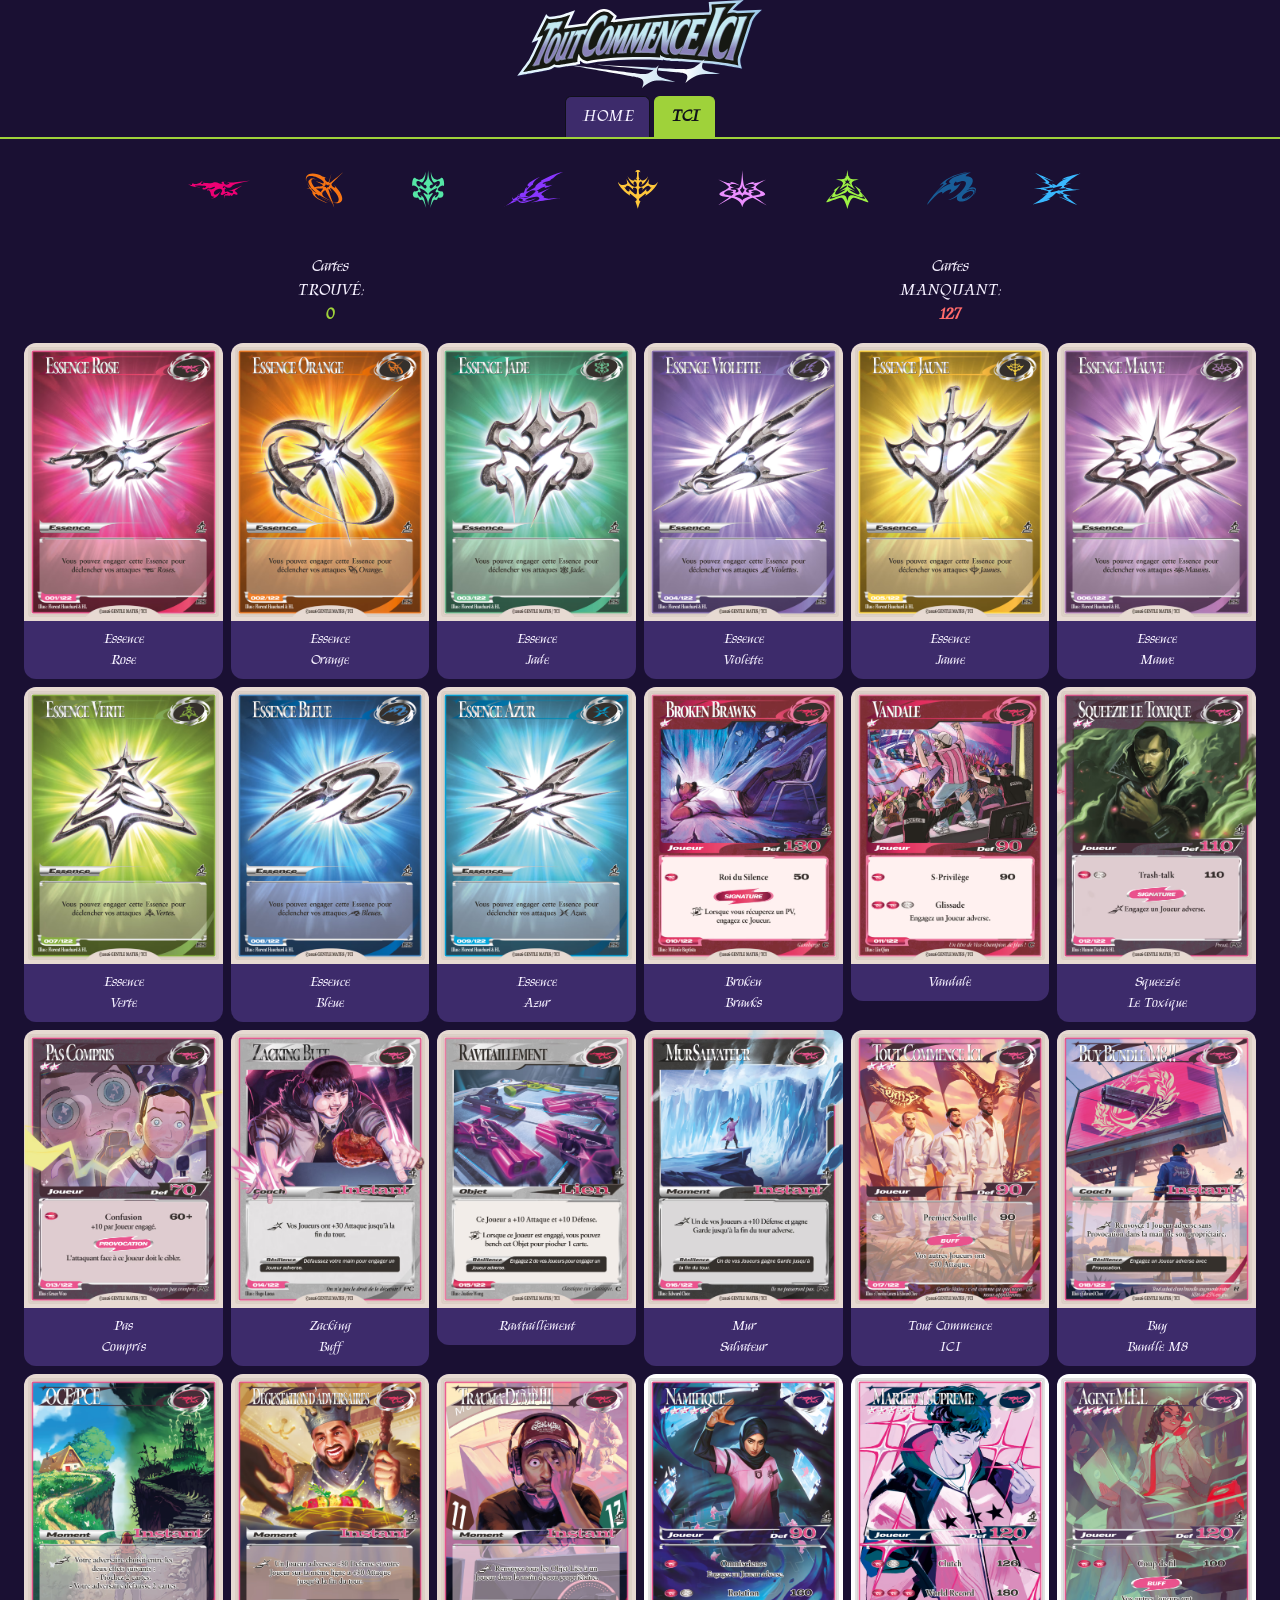
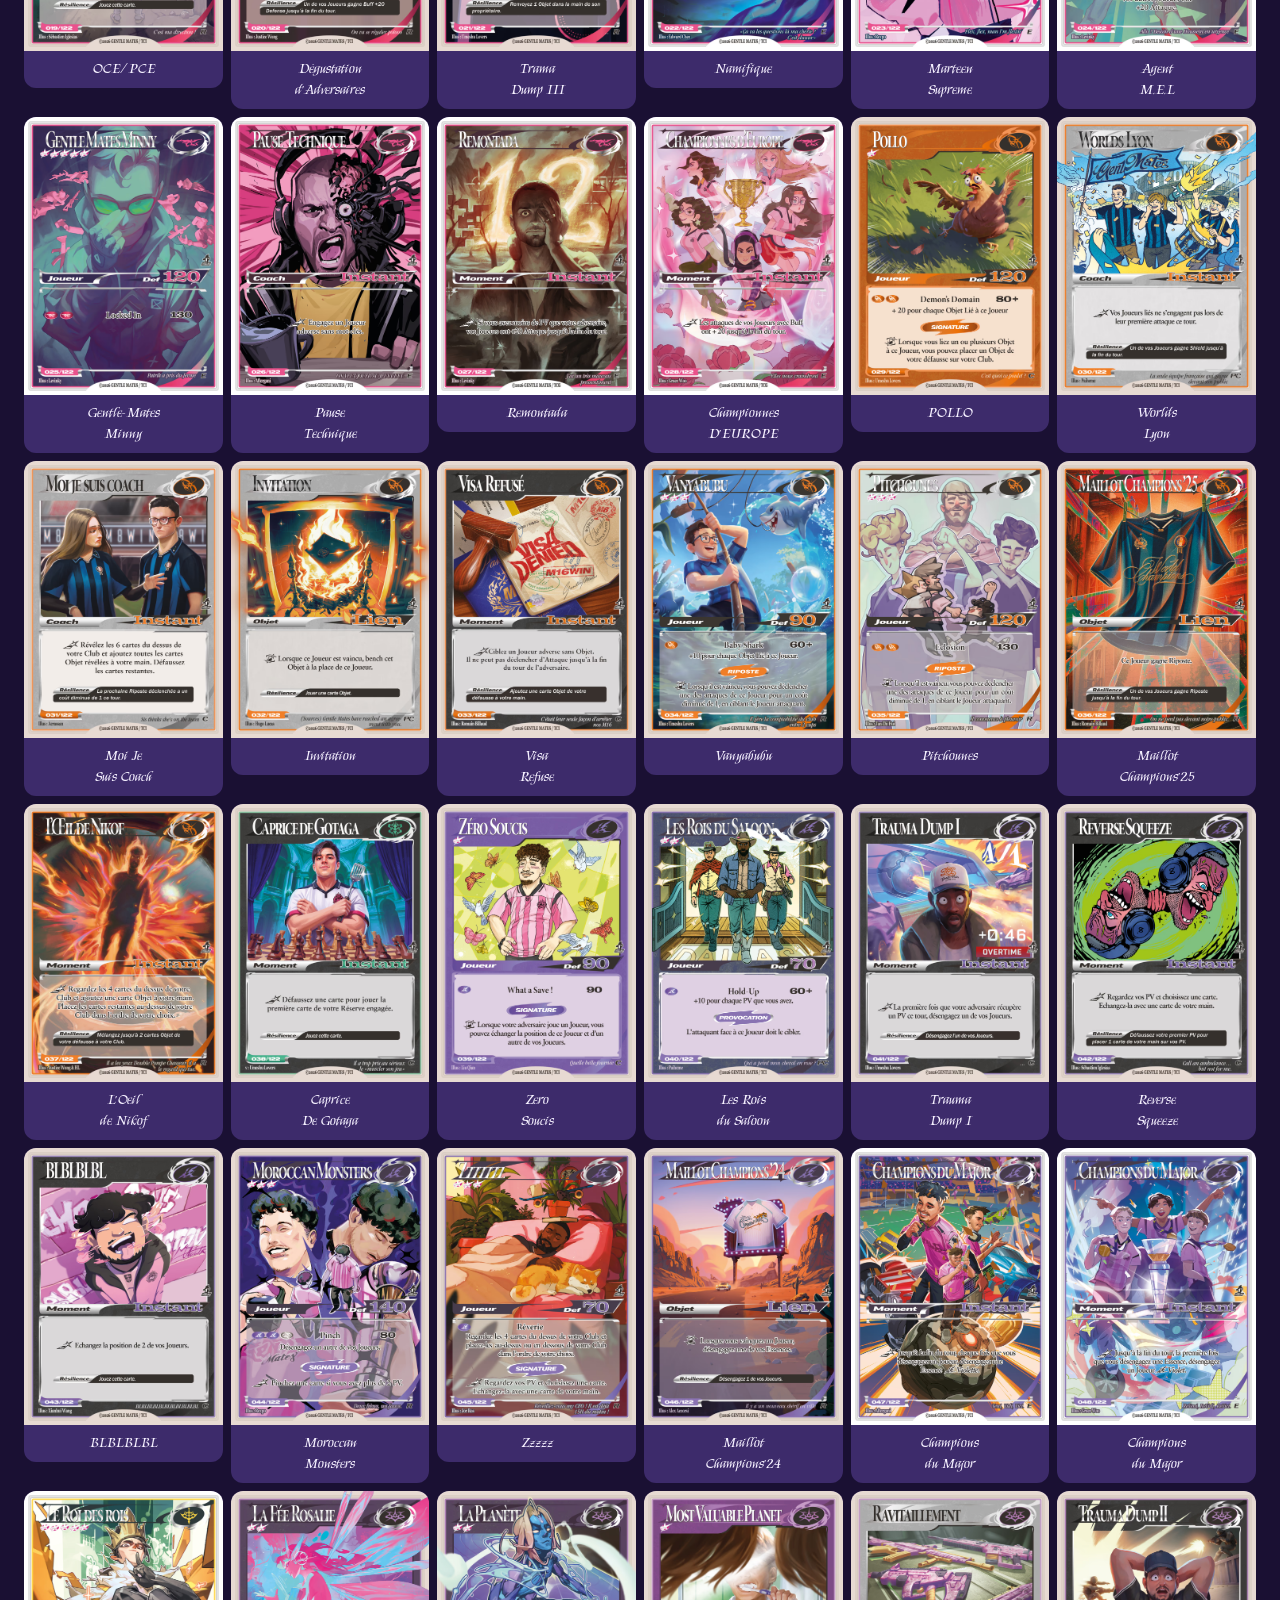
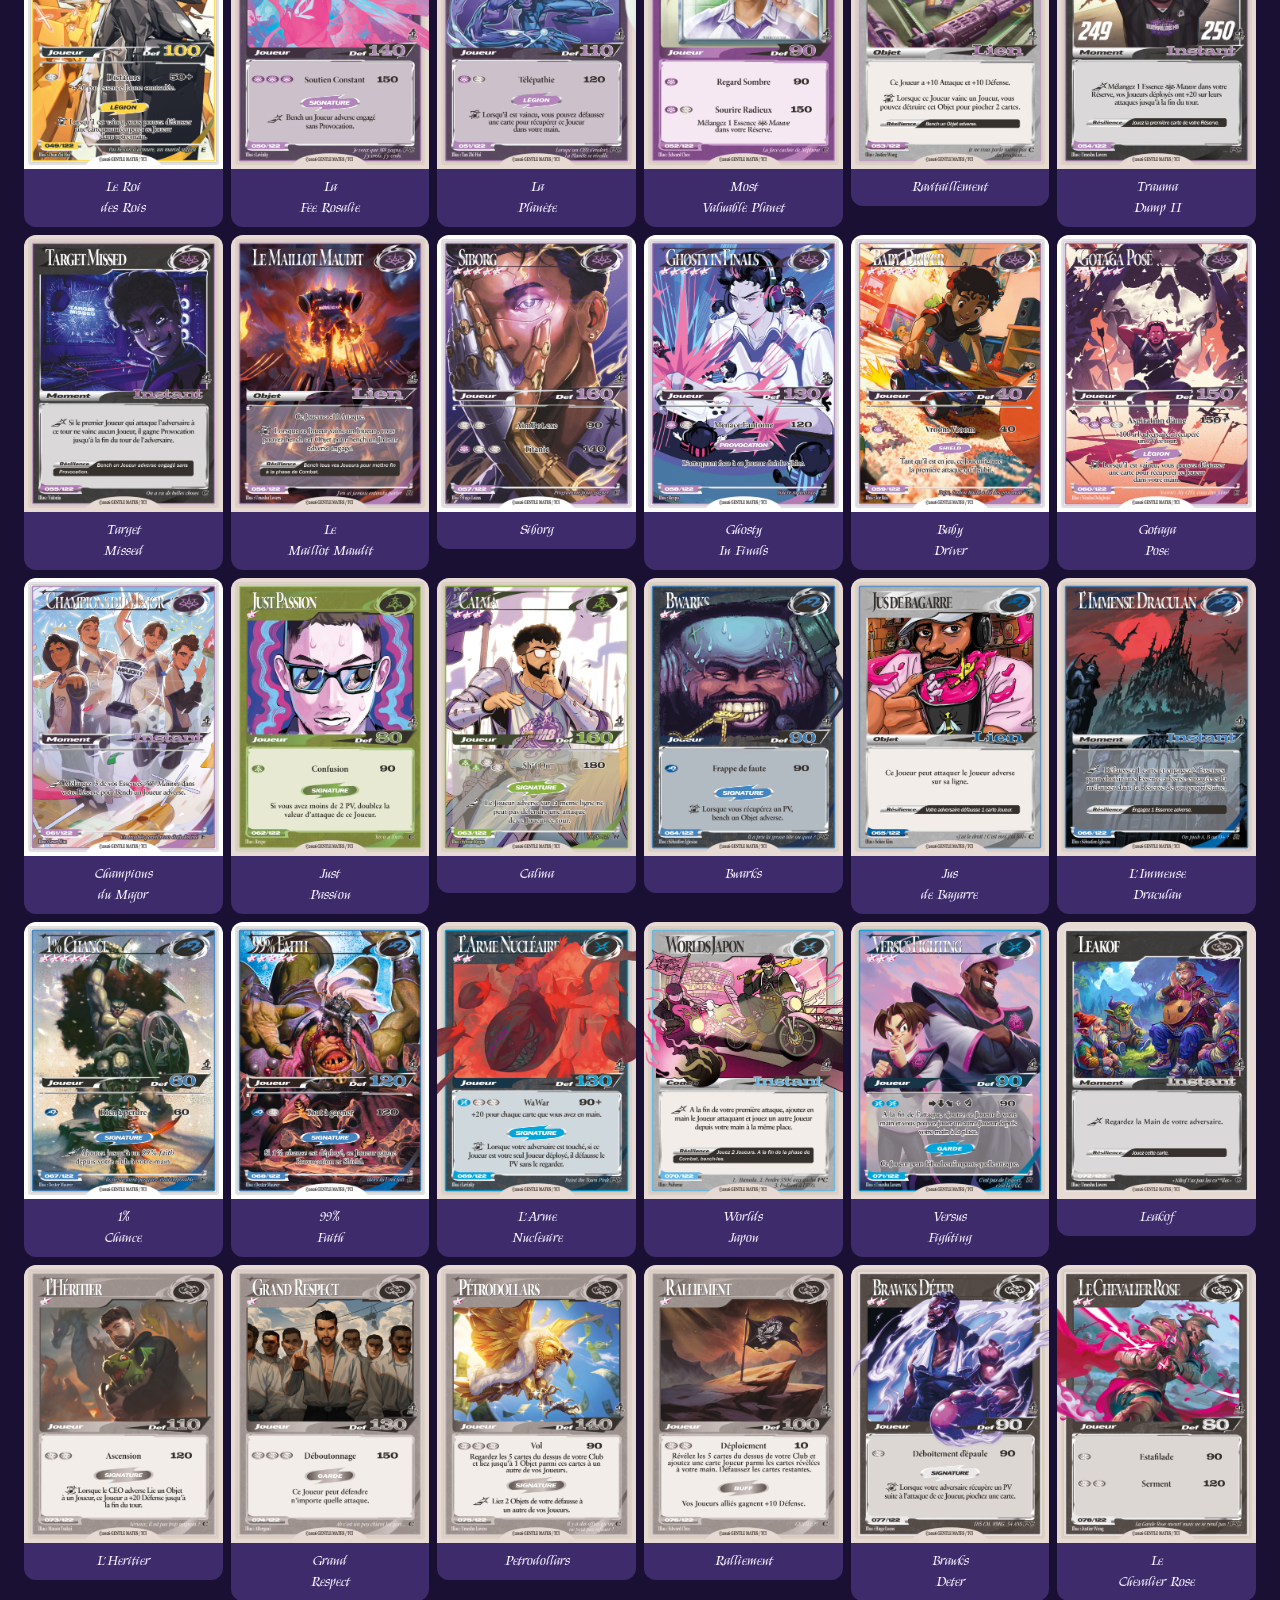
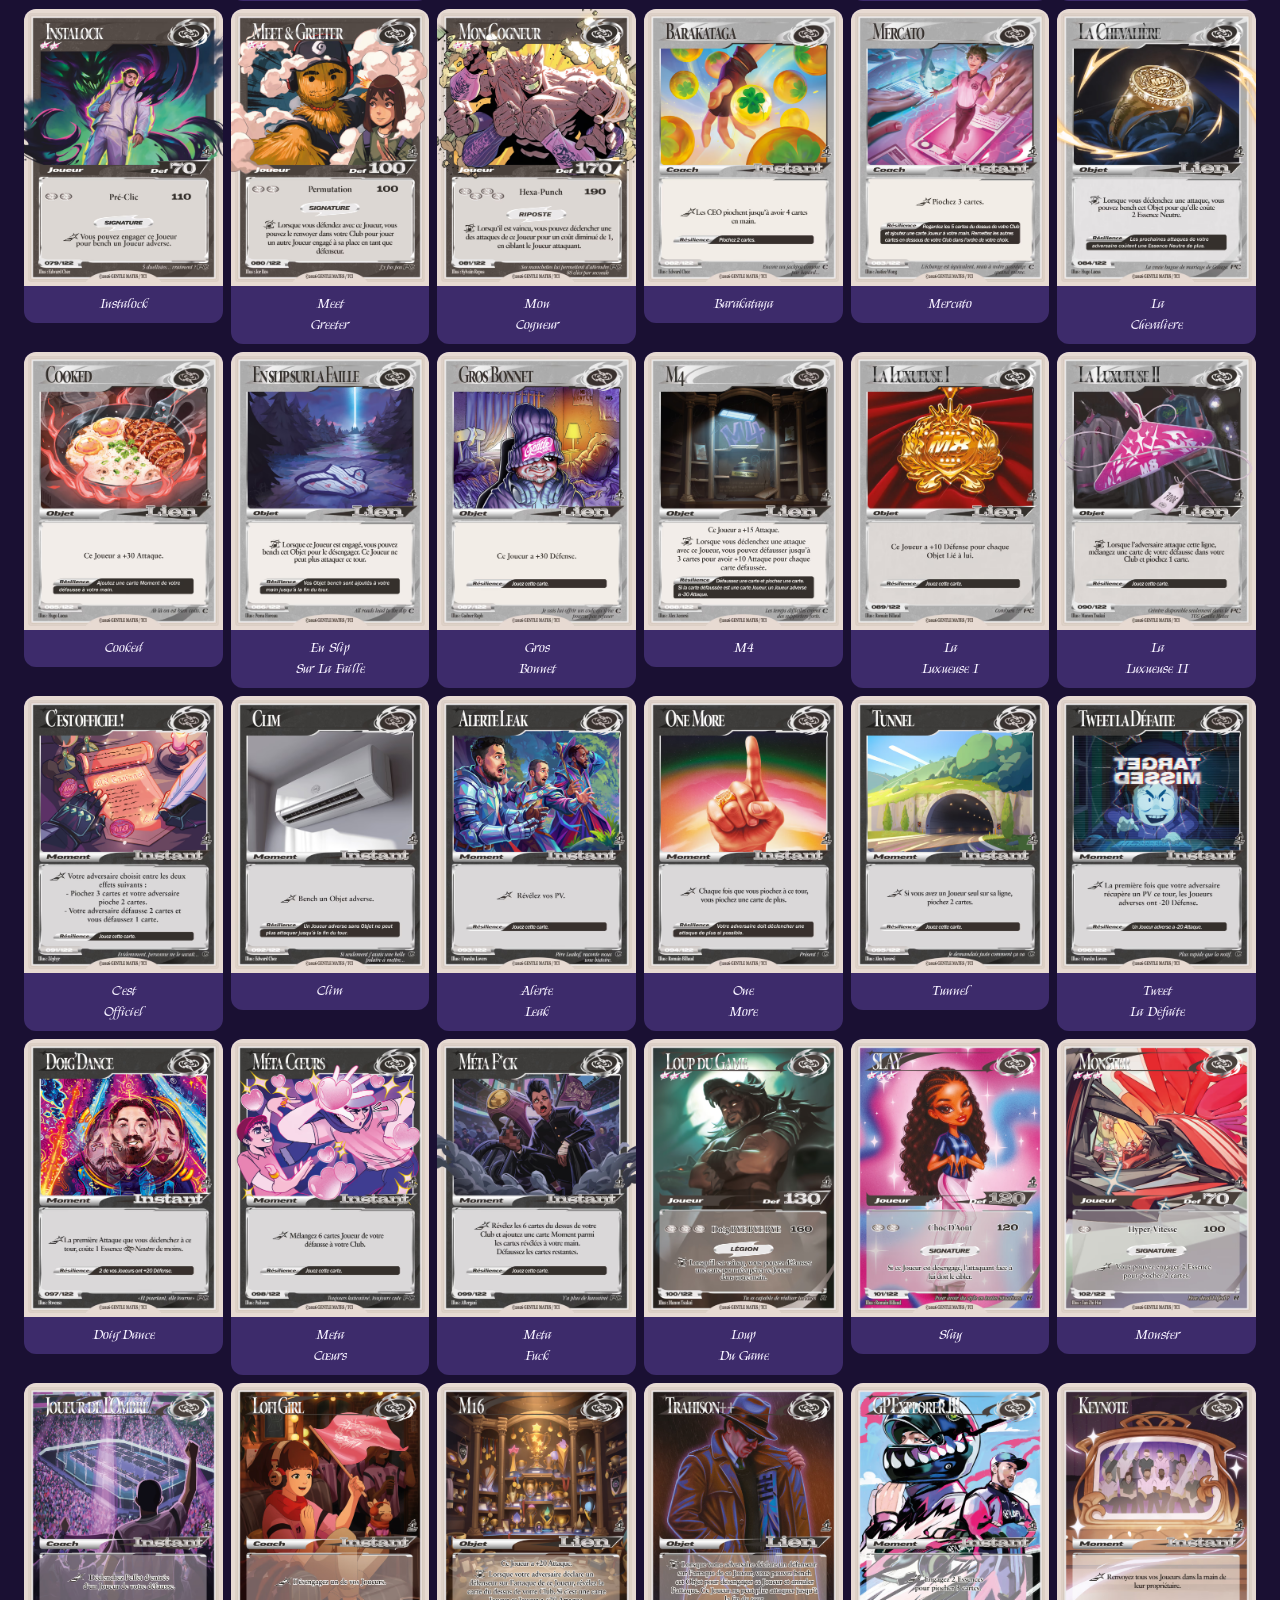
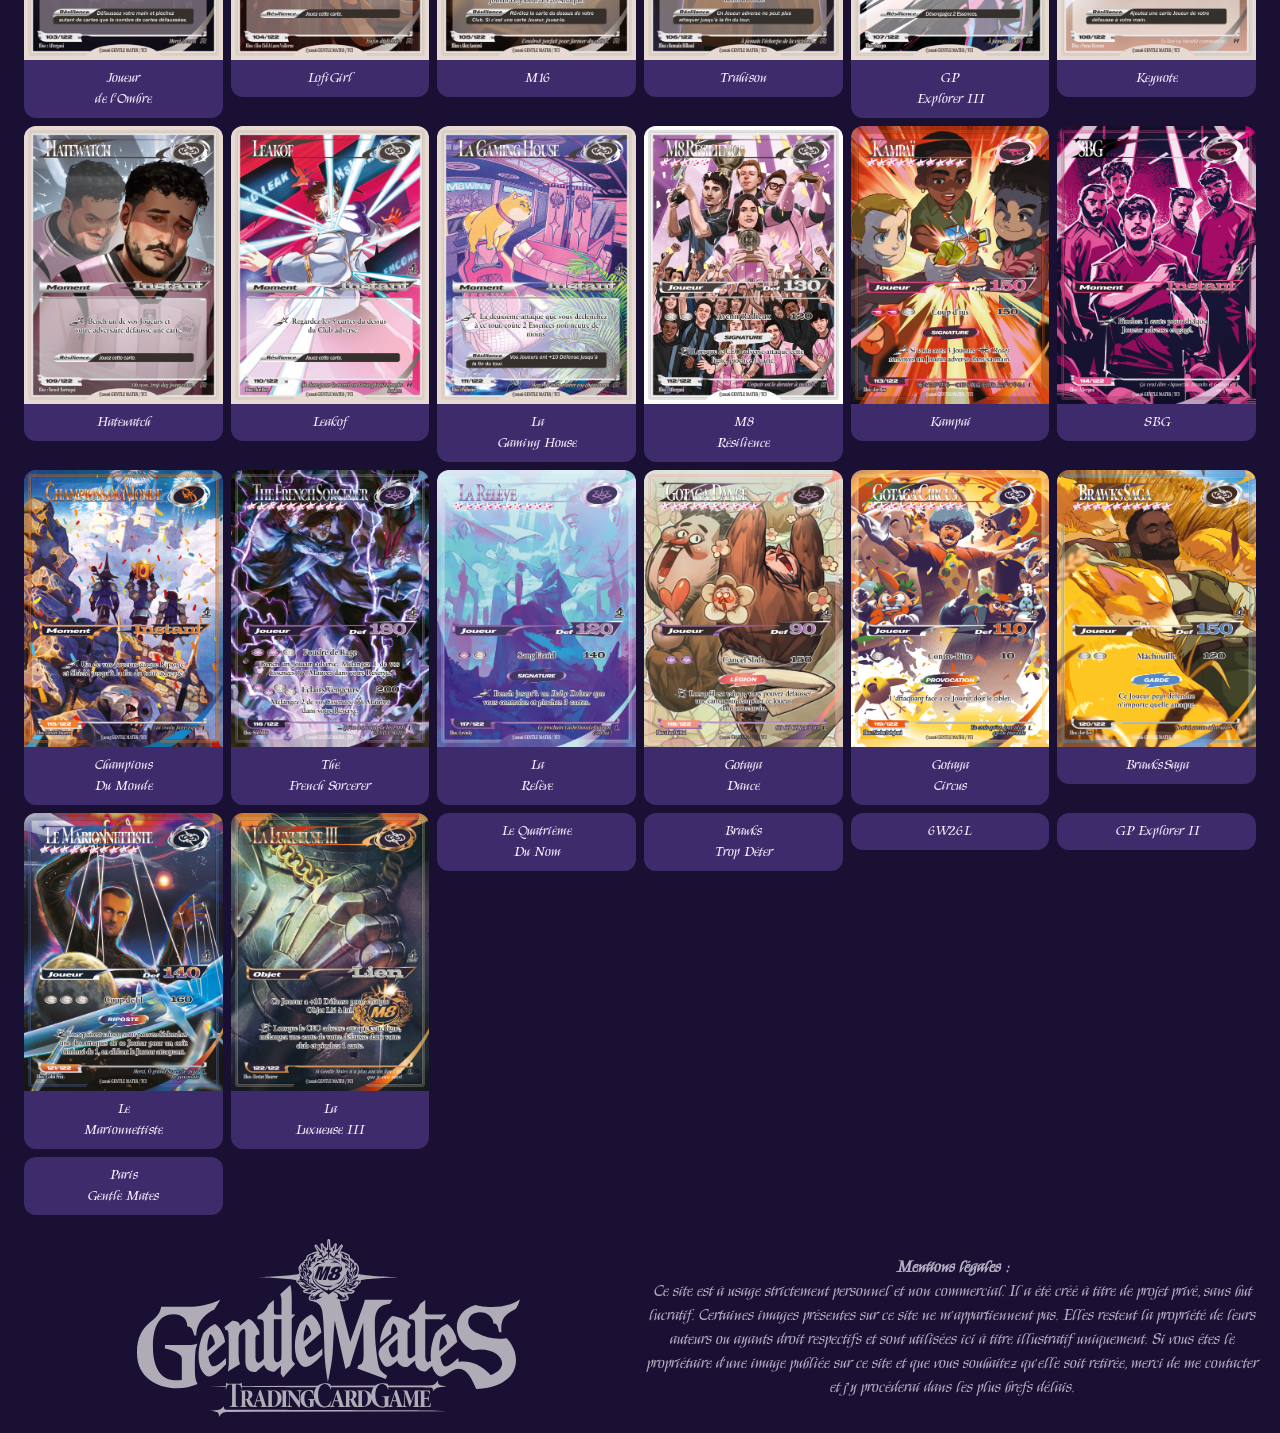
==== commit d7ebe37e: "card" ====
--- a/TCI.html
+++ b/TCI.html
@@ -1795,7 +1795,7 @@
             <div class="card h-100 border-0">
               <img src="" class="card-img-top" alt="">
               <div class="card-body p-2">
-                <p class="card-text small mb-0"><br></p>
+                <p class="card-text small mb-0">Le Quatrième<br>Du Nom</p>
               </div>
             </div>
             <div class="card-overlay">
@@ -1809,7 +1809,7 @@
             <div class="card h-100 border-0">
               <img src="" class="card-img-top" alt="">
               <div class="card-body p-2">
-                <p class="card-text small mb-0"><br></p>
+                <p class="card-text small mb-0">Brawks<br>Trop Déter</p>
               </div>
             </div>
             <div class="card-overlay">
@@ -1823,7 +1823,7 @@
             <div class="card h-100 border-0">
               <img src="" class="card-img-top" alt="">
               <div class="card-body p-2">
-                <p class="card-text small mb-0"><br></p>
+                <p class="card-text small mb-0">6W26L</p>
               </div>
             </div>
             <div class="card-overlay">
@@ -1837,7 +1837,7 @@
             <div class="card h-100 border-0">
               <img src="" class="card-img-top" alt="">
               <div class="card-body p-2">
-                <p class="card-text small mb-0"><br></p>
+                <p class="card-text small mb-0">GP Explorer II</p>
               </div>
             </div>
             <div class="card-overlay">
@@ -1851,7 +1851,7 @@
             <div class="card h-100 border-0">
               <img src="" class="card-img-top" alt="">
               <div class="card-body p-2">
-                <p class="card-text small mb-0"><br></p>
+                <p class="card-text small mb-0">Paris<br>Gentle Mates</p>
               </div>
             </div>
             <div class="card-overlay">
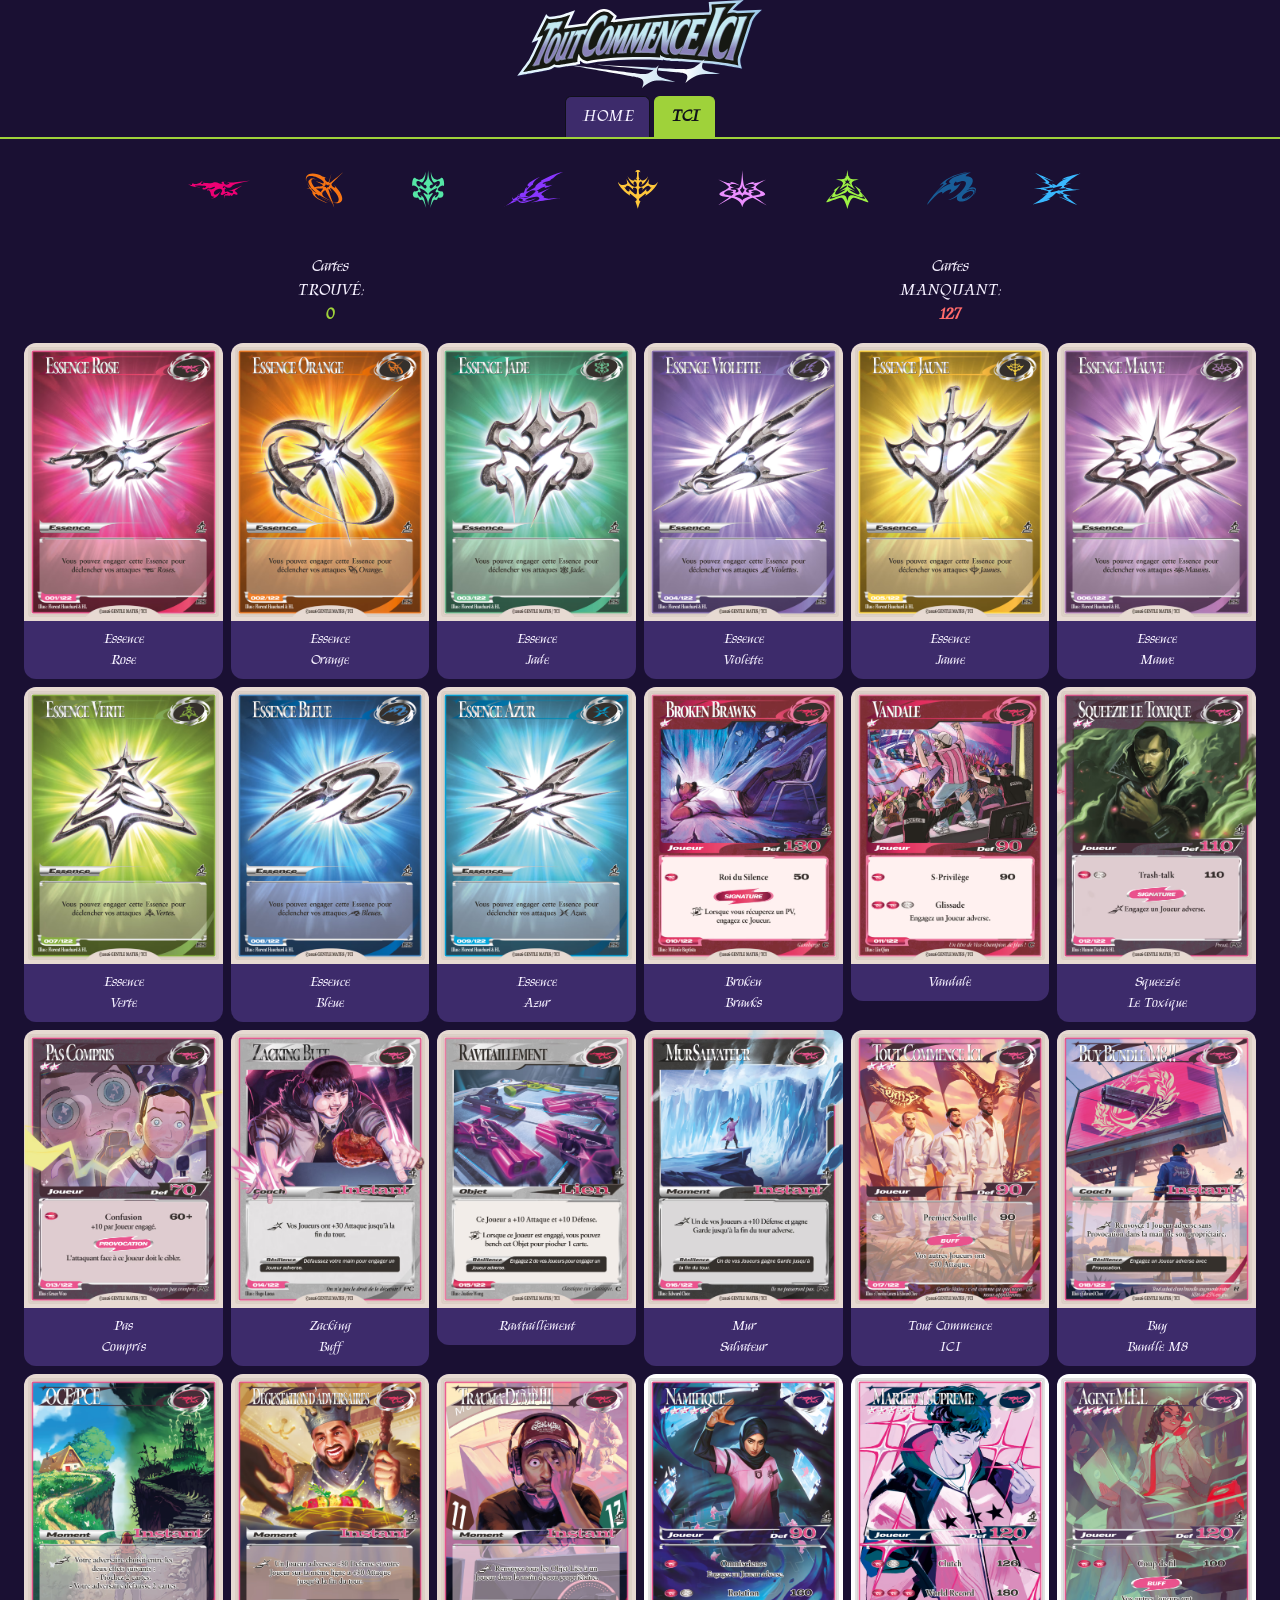
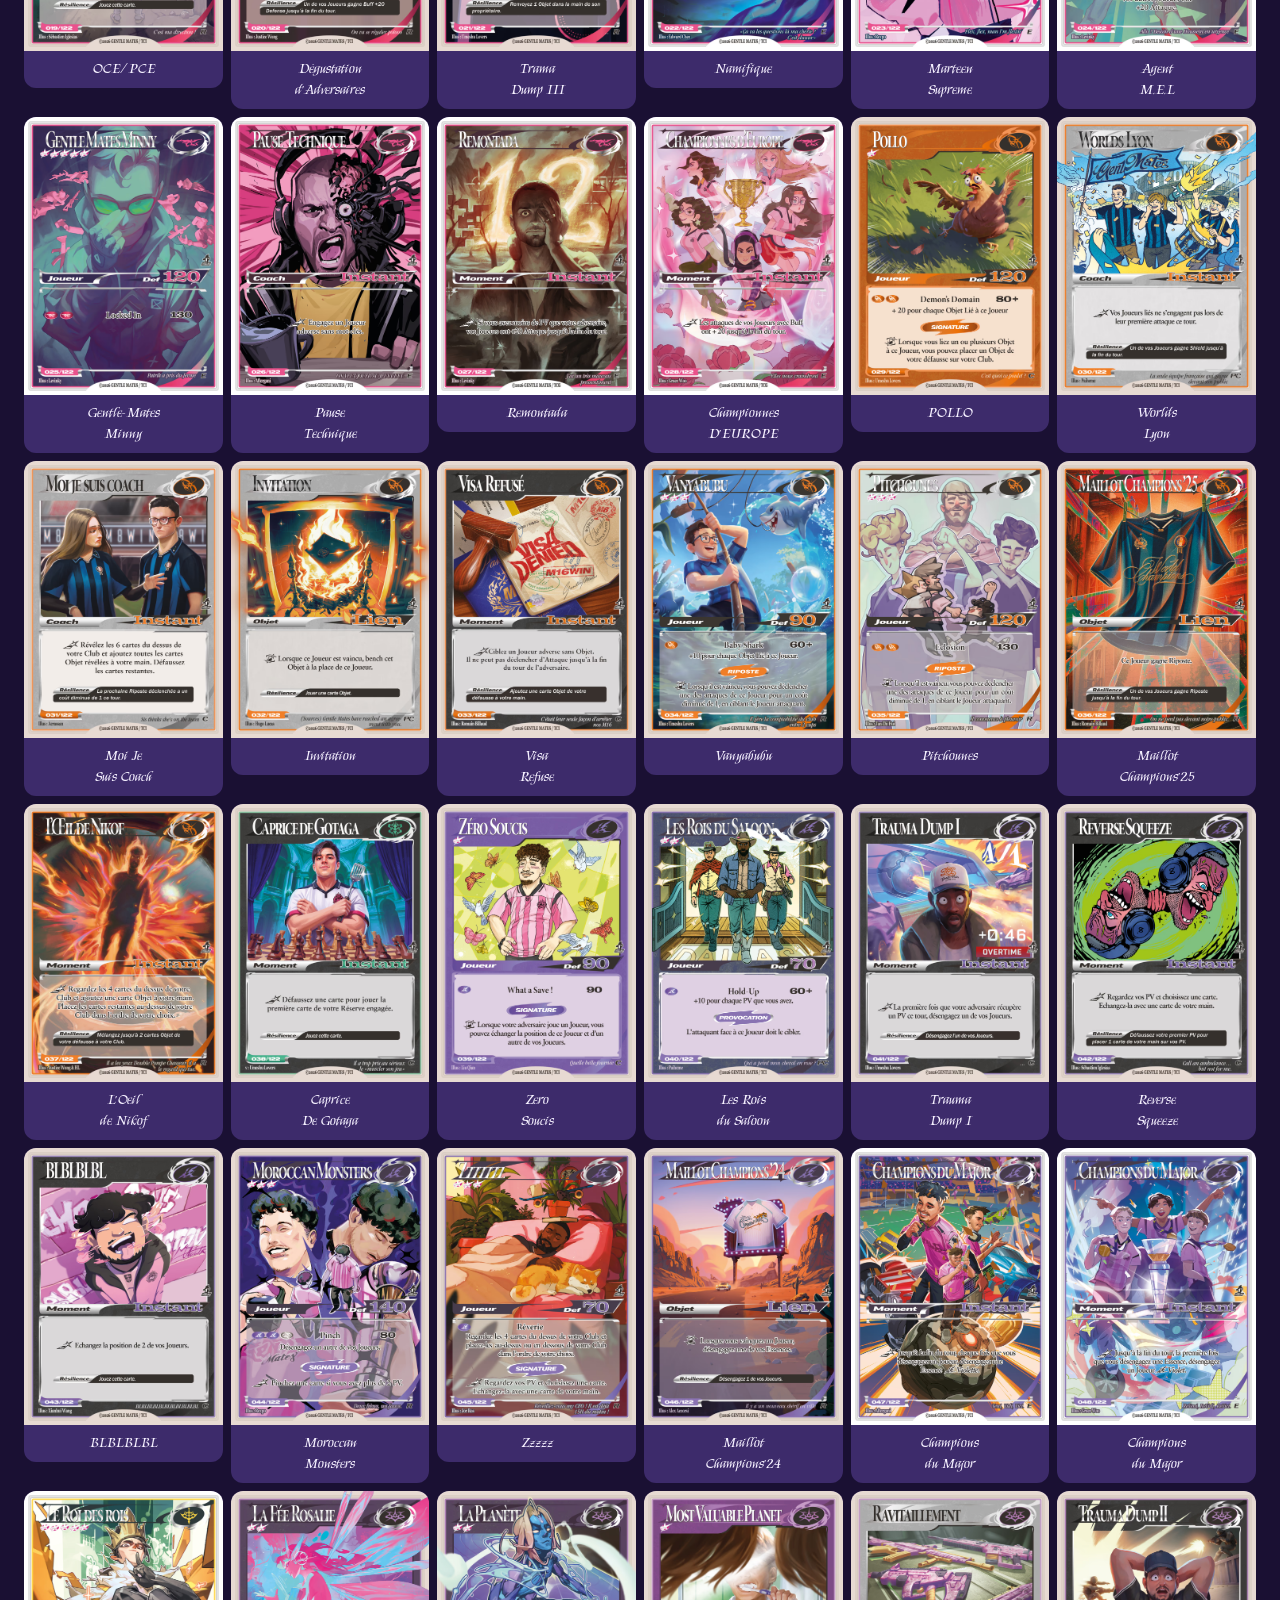
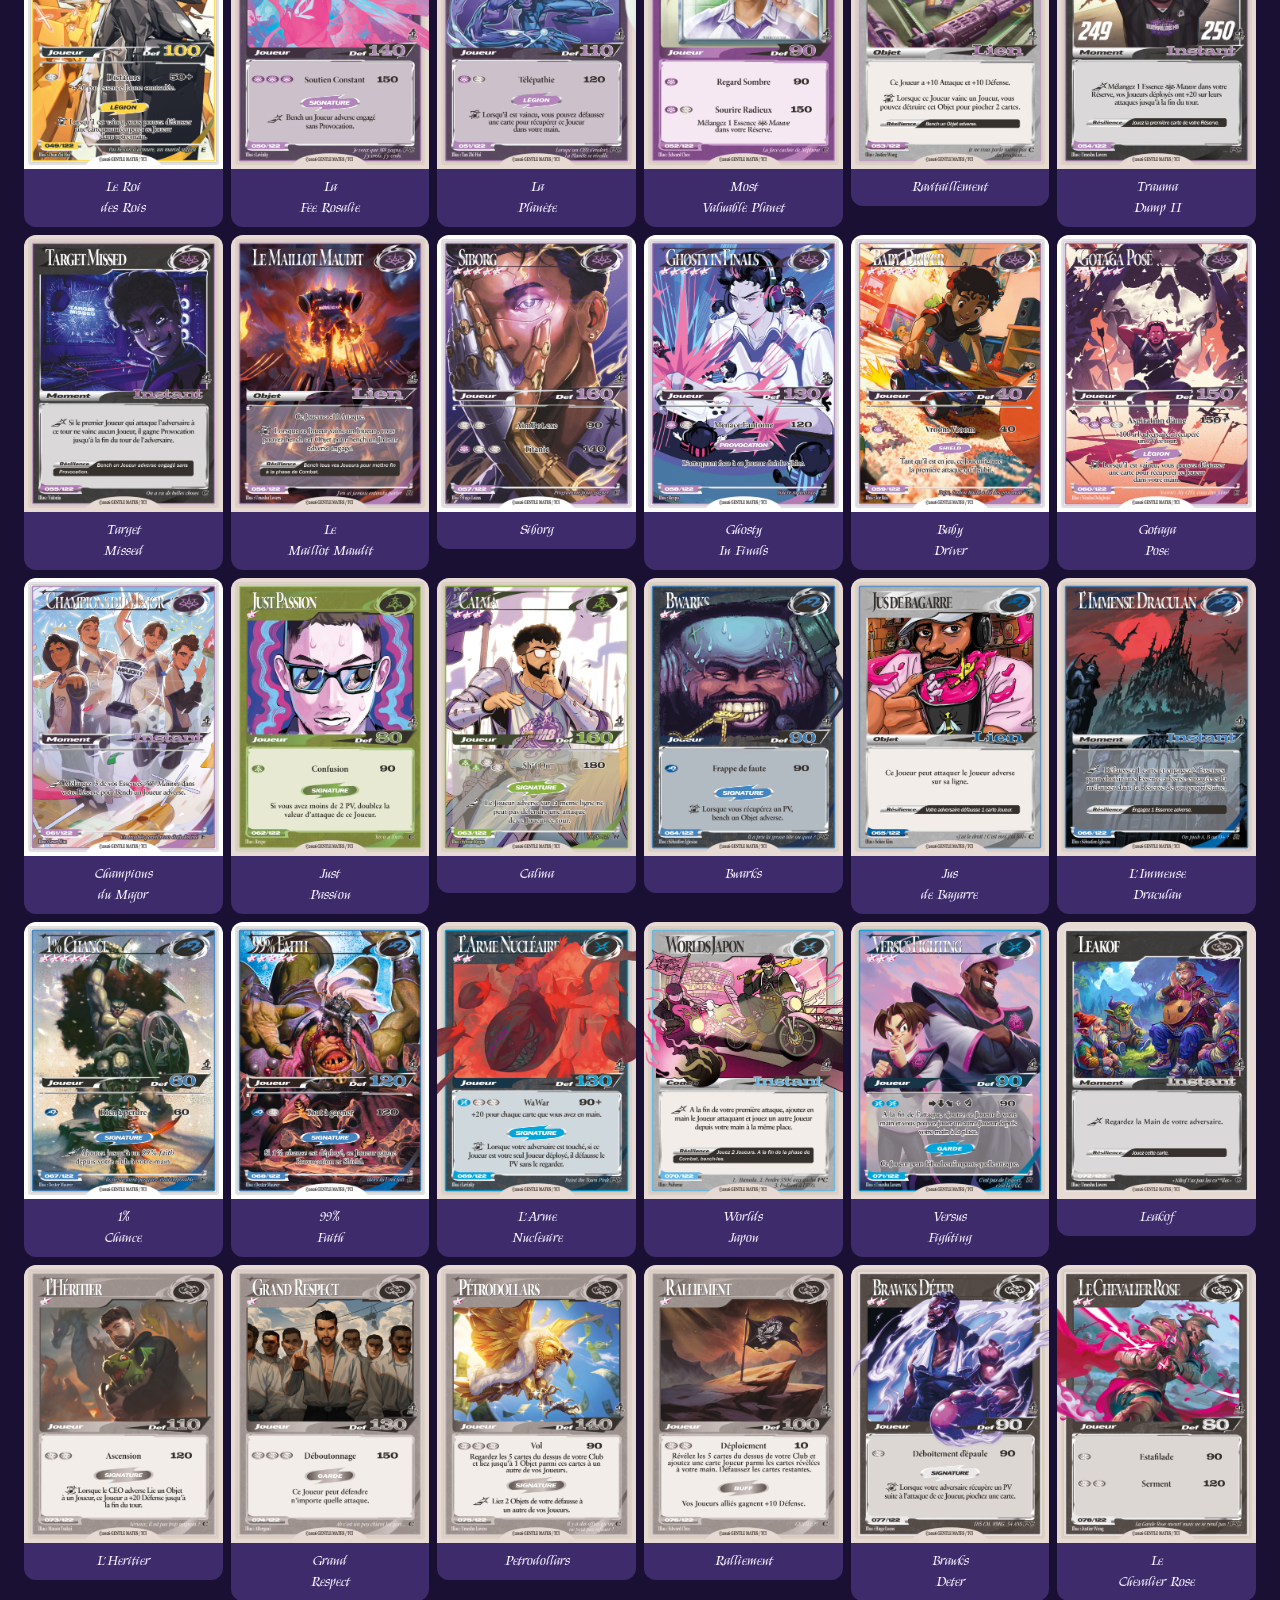
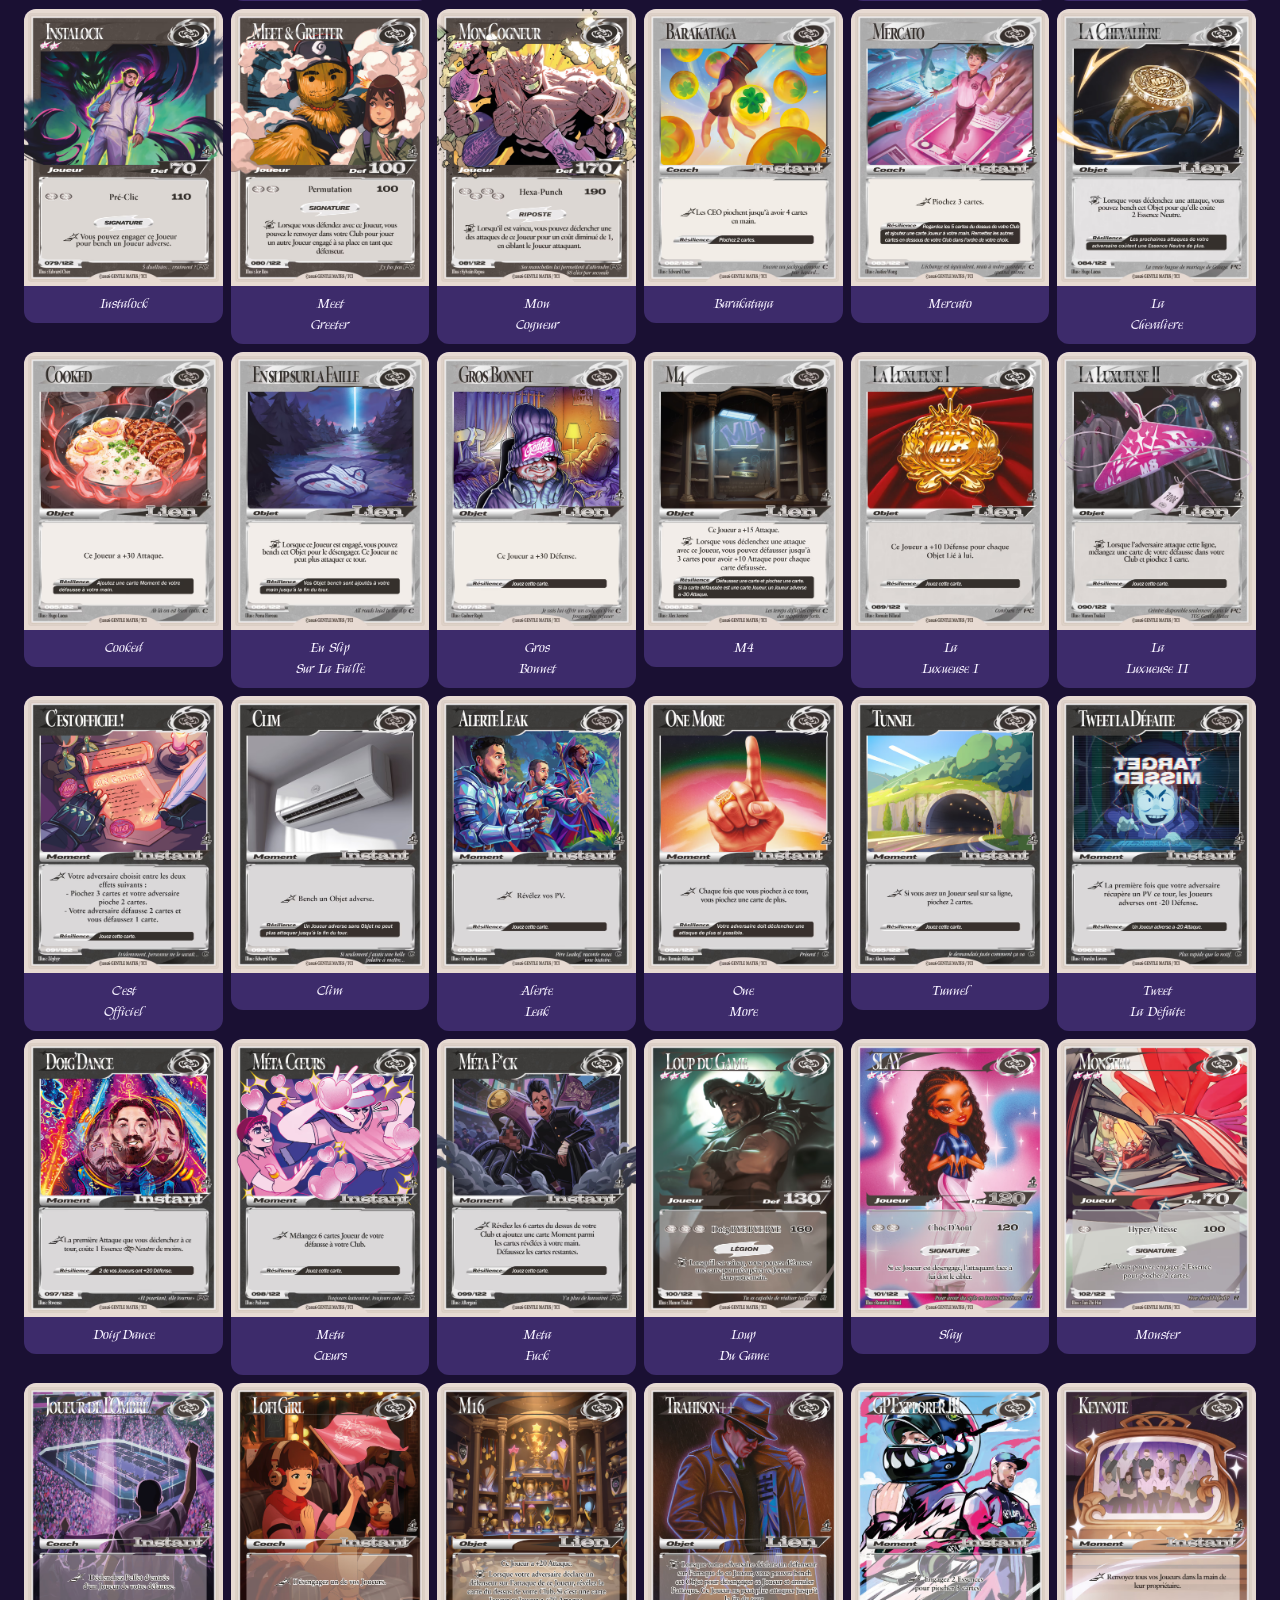
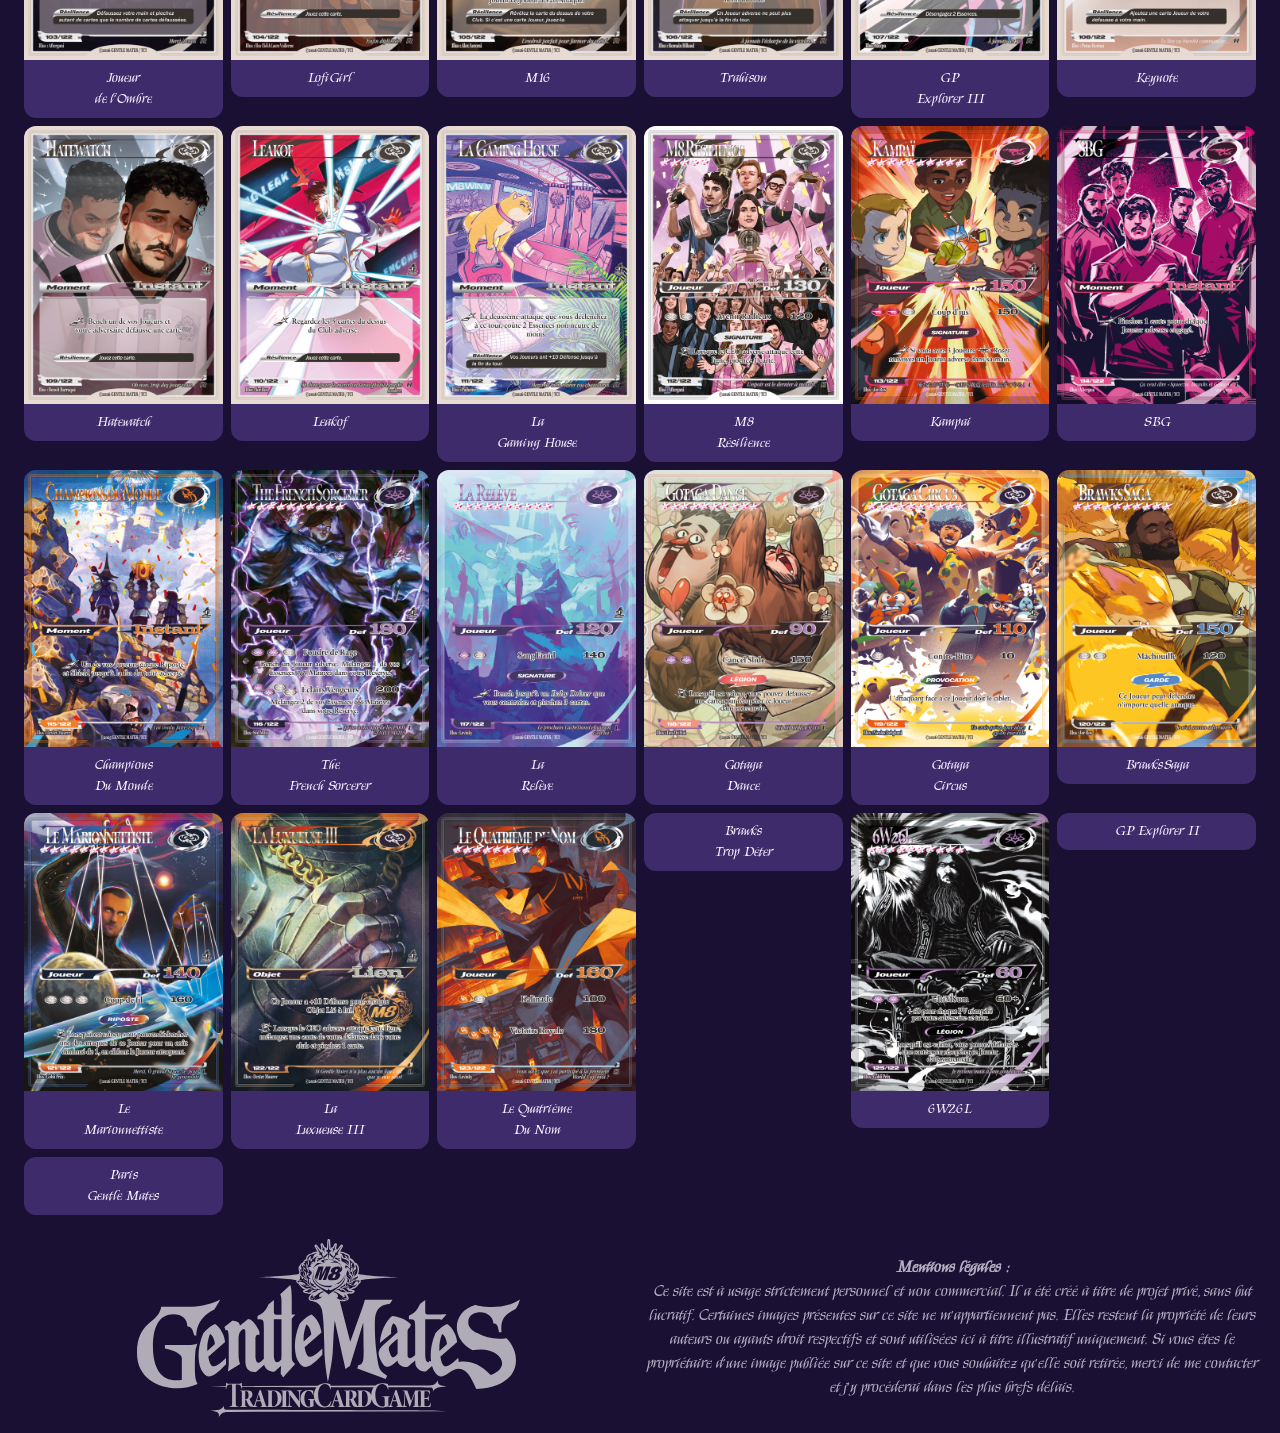
==== commit b4a3449c: "add 2 sec" ====
--- a/TCI.html
+++ b/TCI.html
@@ -1793,7 +1793,7 @@
           <div class="card-select" data-id="card-123">
             <input type="checkbox" class="card-checkbox">
             <div class="card h-100 border-0">
-              <img src="" class="card-img-top" alt="">
+              <img src="img/123_S_Joueur_Orange_Le-Quatrieme-du-Nom.avif" class="card-img-top" alt="">
               <div class="card-body p-2">
                 <p class="card-text small mb-0">Le Quatrième<br>Du Nom</p>
               </div>
@@ -1821,7 +1821,7 @@
           <div class="card-select" data-id="card-125">
             <input type="checkbox" class="card-checkbox">
             <div class="card h-100 border-0">
-              <img src="" class="card-img-top" alt="">
+              <img src="img/125_S_Joueur_Mauve_6W26L.avif" class="card-img-top" alt="">
               <div class="card-body p-2">
                 <p class="card-text small mb-0">6W26L</p>
               </div>
--- a/css/style.css
+++ b/css/style.css
@@ -186,6 +186,64 @@
   background-color: var(--theme-jaune);
   border-color: var(--theme-jaune);
 }
+
+/* Fond de la carte agrandie */
+.card-modal {
+    position: fixed;
+    inset: 0;
+    z-index: 9999;
+
+    display: flex;
+    justify-content: center;
+    align-items: center;
+
+    background: rgba(0, 0, 0, 0.65);
+    backdrop-filter: blur(8px);
+    -webkit-backdrop-filter: blur(8px);
+
+    opacity: 0;
+    visibility: hidden;
+    transition: opacity 0.25s ease, visibility 0.25s ease;
+}
+
+/* Modal ouverte */
+.card-modal.active {
+    opacity: 1;
+    visibility: visible;
+}
+
+/* Grande carte */
+.card-modal img {
+    max-width: 85vw;
+    max-height: 85vh;
+
+    object-fit: contain;
+
+    border-radius: 12px;
+
+    transform: scale(0.7);
+    transition: transform 0.3s ease;
+}
+
+/* Animation d'agrandissement */
+.card-modal.active img {
+    transform: scale(1);
+}
+
+/* Bouton X */
+.card-modal-close {
+    position: absolute;
+    top: 20px;
+    right: 25px;
+
+    font-size: 40px;
+    color: white;
+
+    cursor: pointer;
+    line-height: 1;
+
+    z-index: 10000;
+}
 @media (max-width: 576px) {
   .title-part {
     display: block;
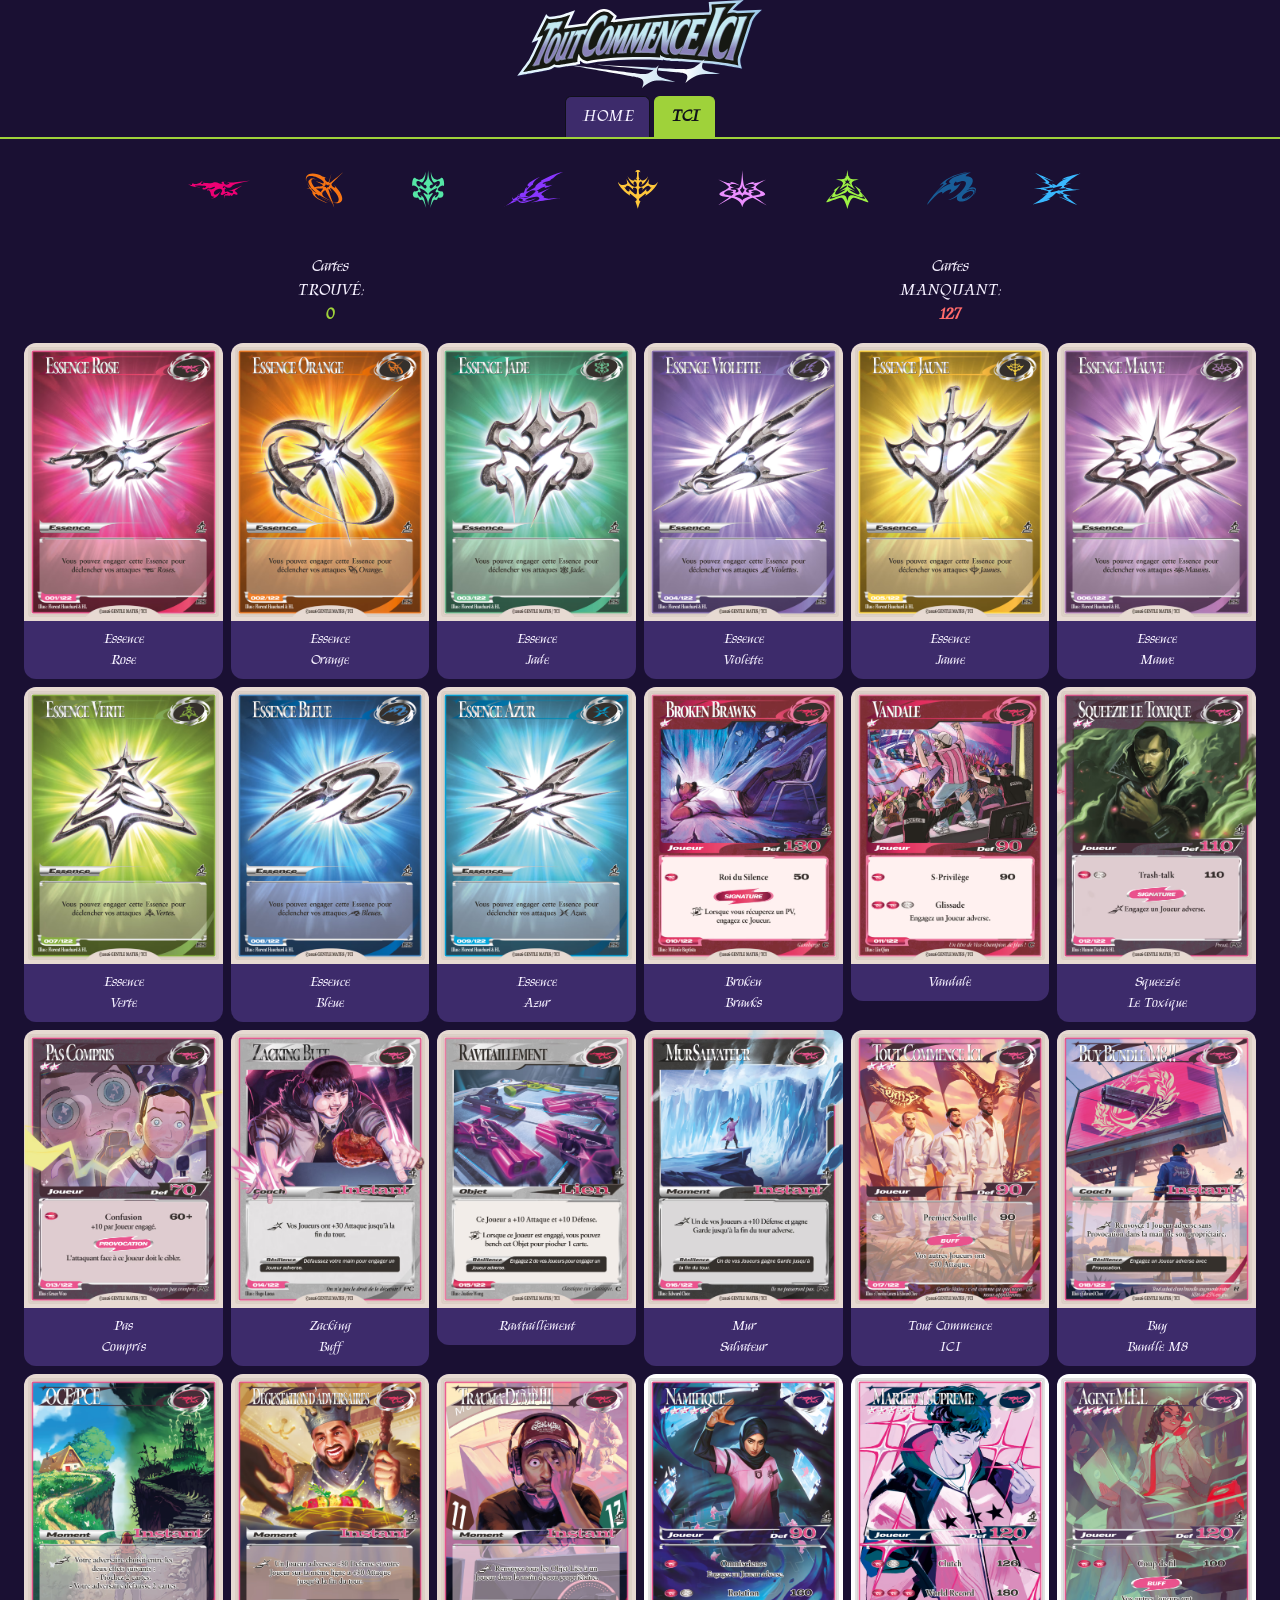
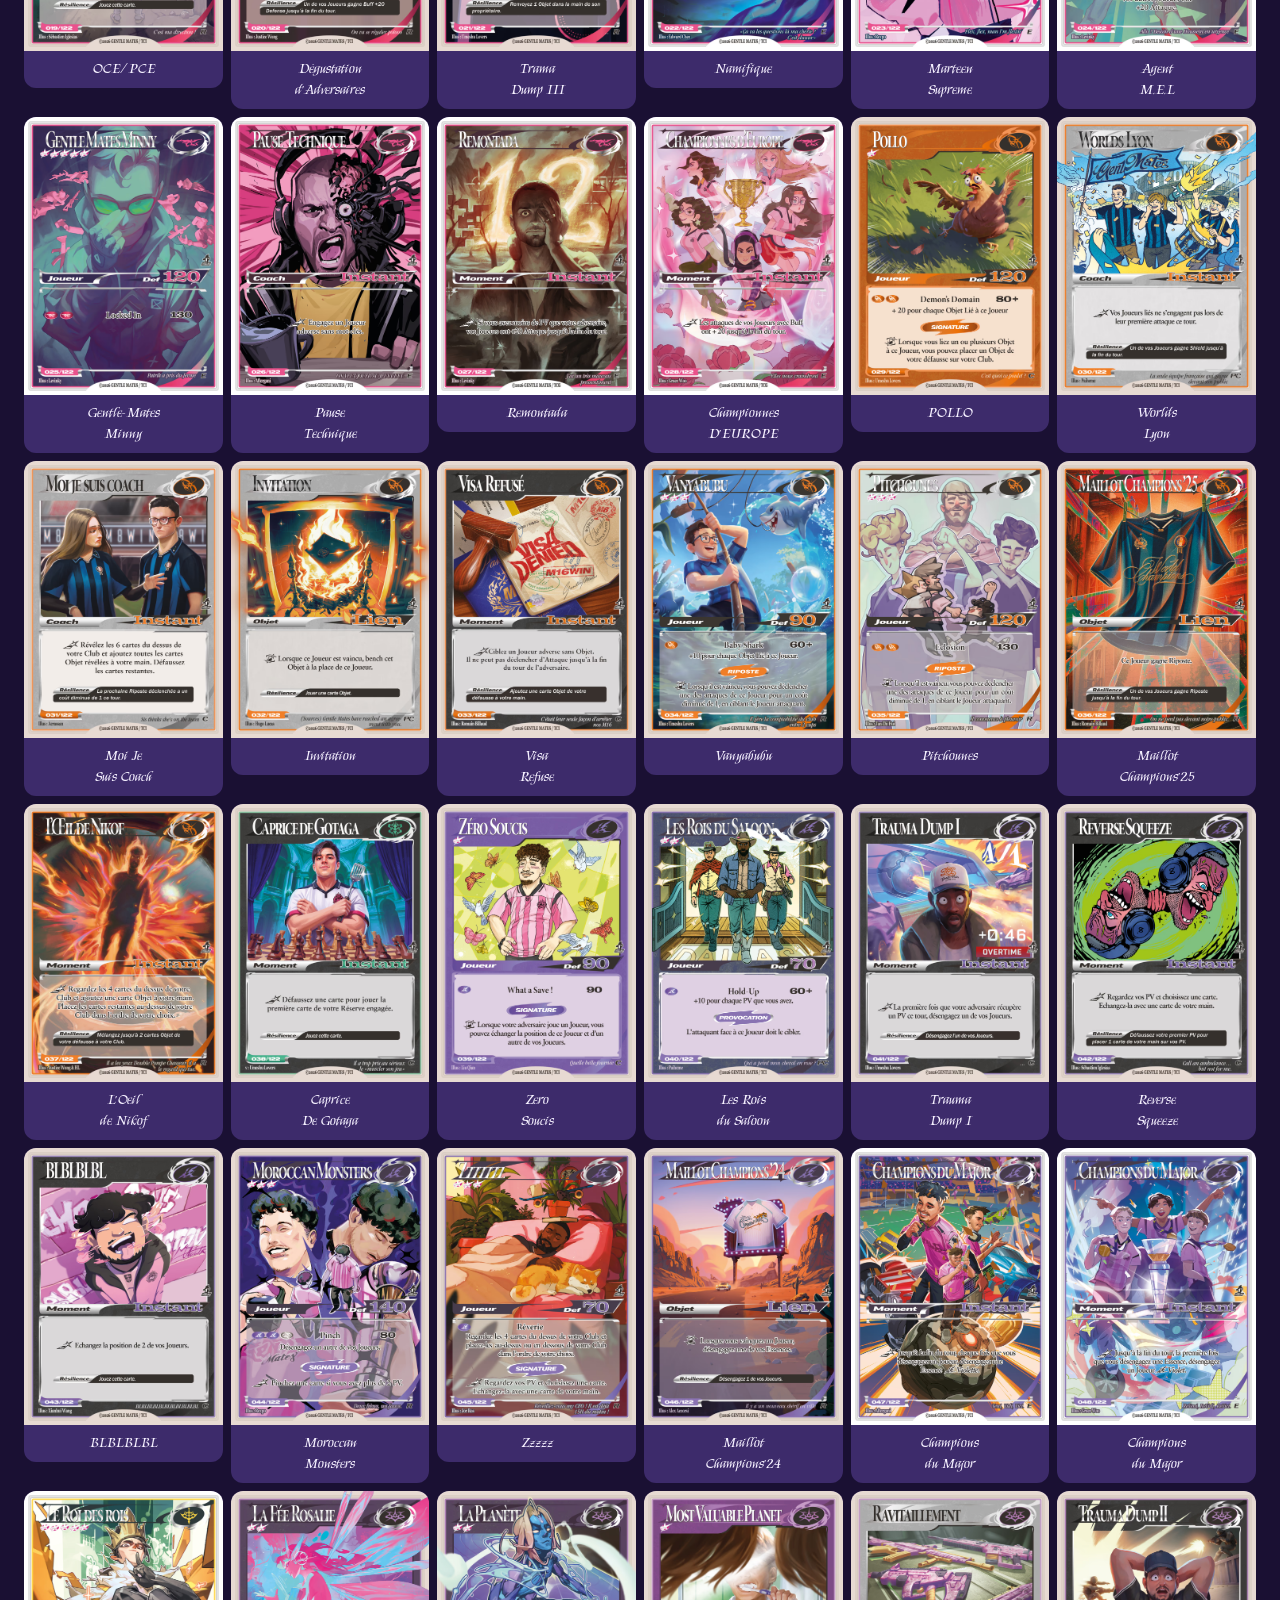
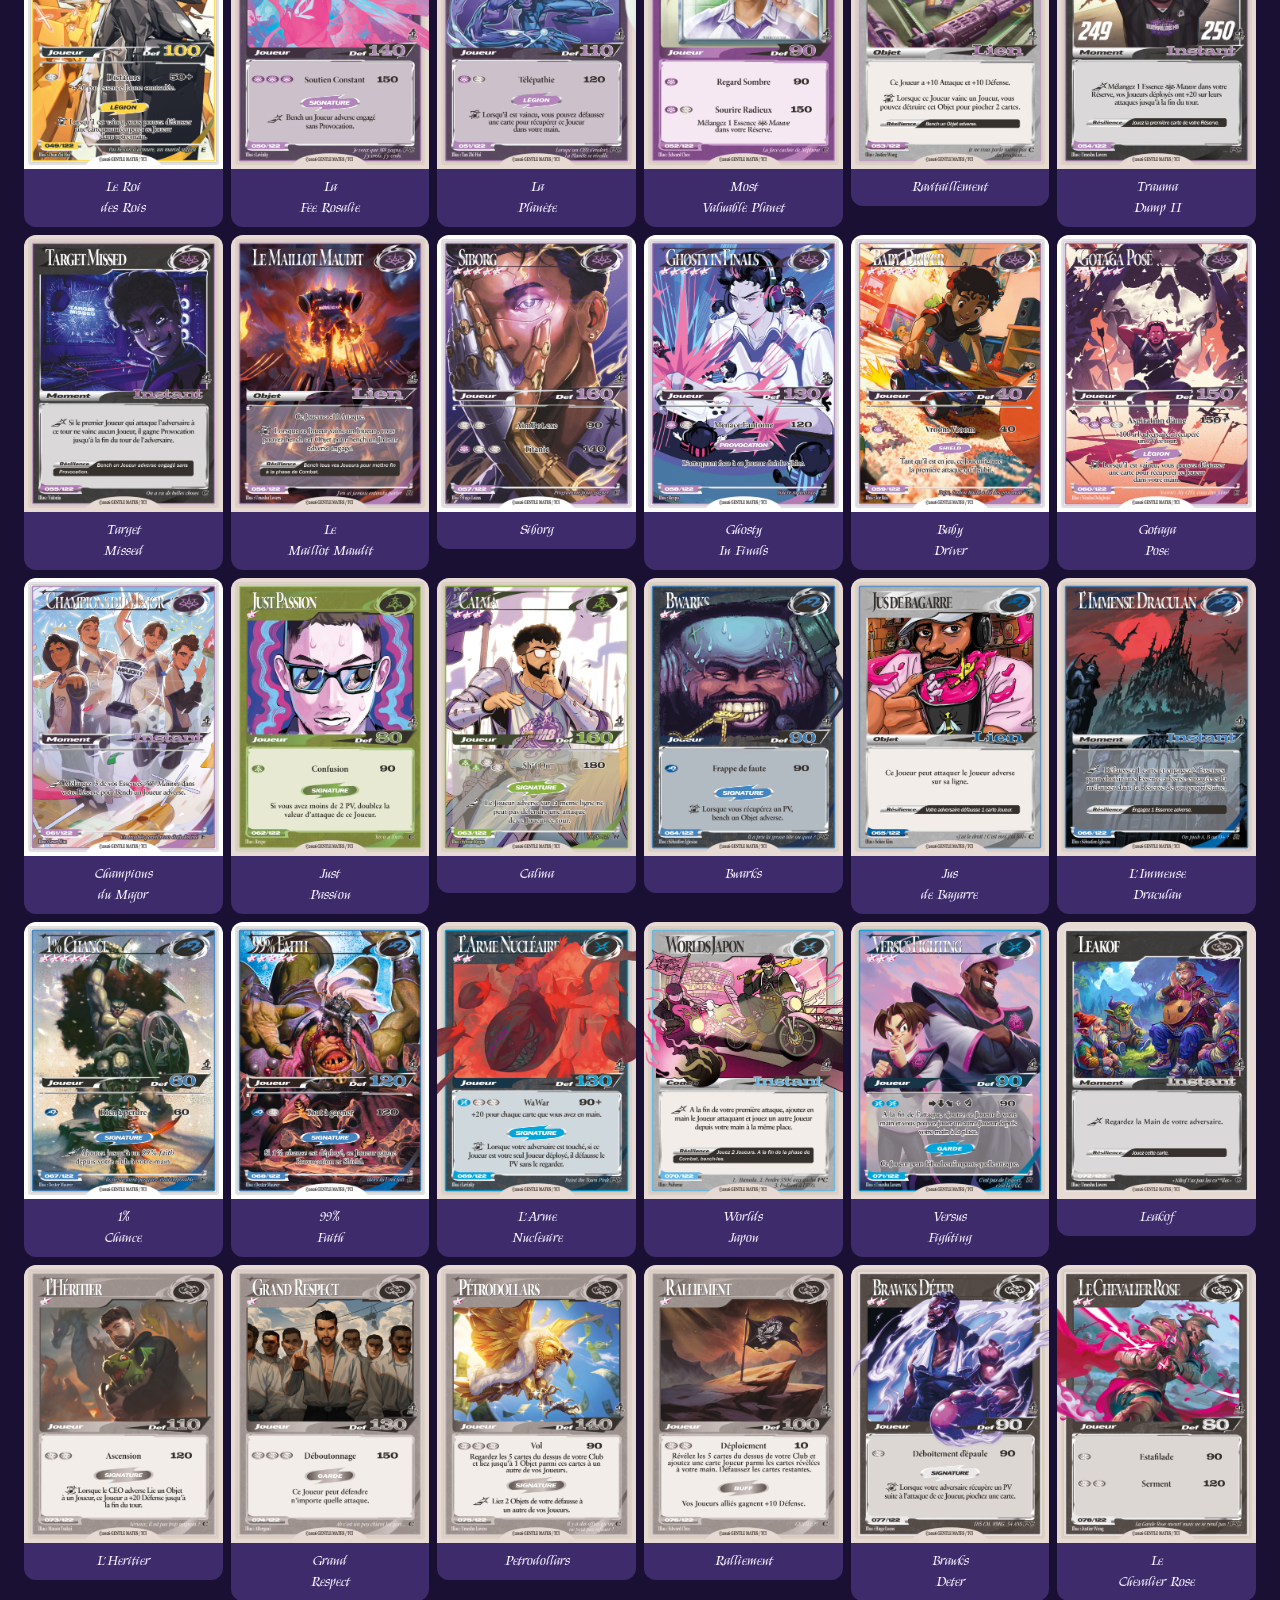
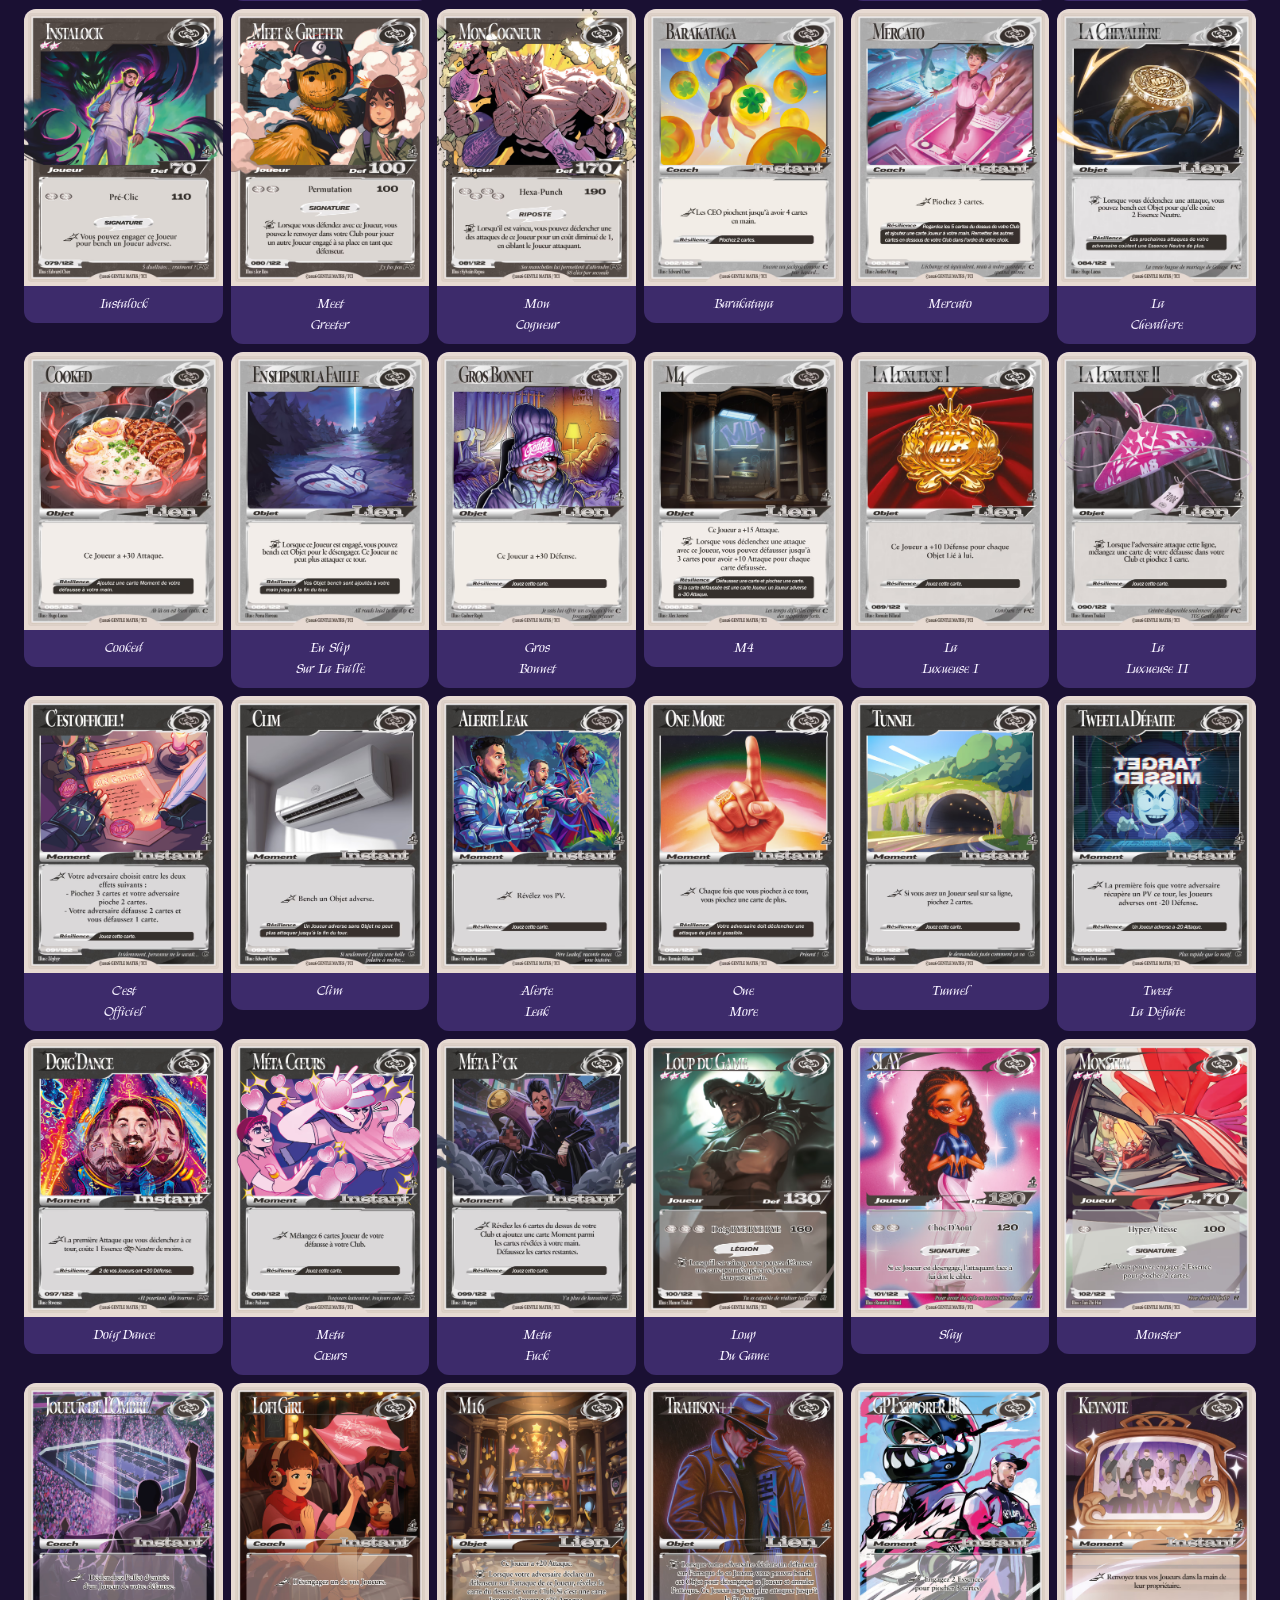
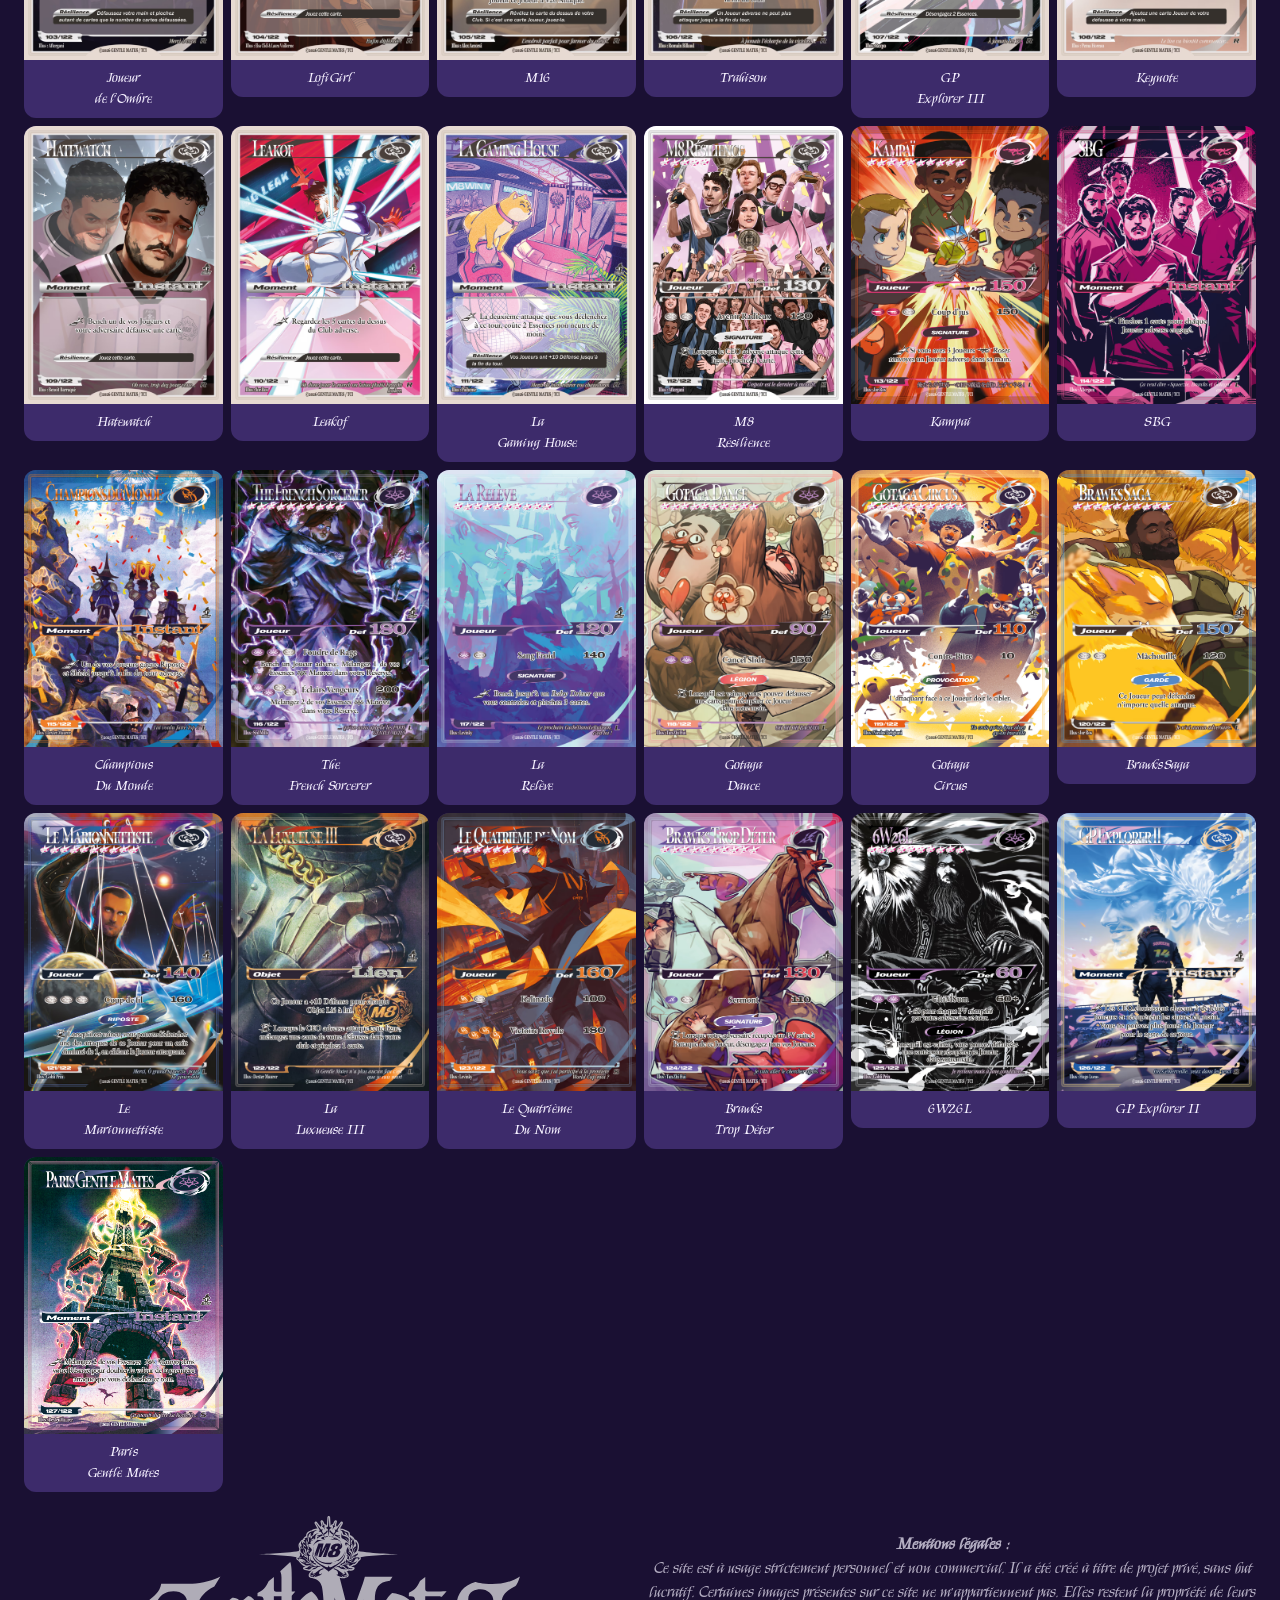
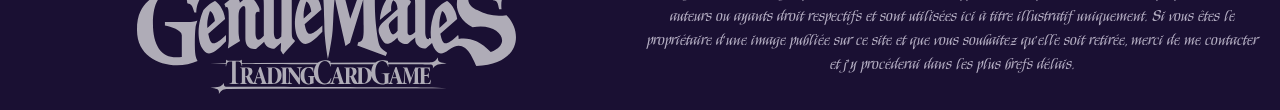
==== commit 212af744: "dernierre carte ajouter" ====
--- a/TCI.html
+++ b/TCI.html
@@ -1807,7 +1807,7 @@
           <div class="card-select" data-id="card-124">
             <input type="checkbox" class="card-checkbox">
             <div class="card h-100 border-0">
-              <img src="" class="card-img-top" alt="">
+              <img src="img/124_S_Joueur_Violette_Brawks-Trop-Deter.avif" class="card-img-top" alt="">
               <div class="card-body p-2">
                 <p class="card-text small mb-0">Brawks<br>Trop Déter</p>
               </div>
@@ -1835,7 +1835,7 @@
           <div class="card-select" data-id="card-126">
             <input type="checkbox" class="card-checkbox">
             <div class="card h-100 border-0">
-              <img src="" class="card-img-top" alt="">
+              <img src="img/126_S_Moment-Instant_Neutre_GP-Explorer-II.avif" class="card-img-top" alt="">
               <div class="card-body p-2">
                 <p class="card-text small mb-0">GP Explorer II</p>
               </div>
@@ -1849,7 +1849,7 @@
           <div class="card-select" data-id="card-127">
             <input type="checkbox" class="card-checkbox">
             <div class="card h-100 border-0">
-              <img src="" class="card-img-top" alt="">
+              <img src="img/M8_TCG_Secrete_ParisGentleMates.avif" class="card-img-top" alt="">
               <div class="card-body p-2">
                 <p class="card-text small mb-0">Paris<br>Gentle Mates</p>
               </div>
--- a/css/style.css
+++ b/css/style.css
@@ -187,63 +187,6 @@
   border-color: var(--theme-jaune);
 }
 
-/* Fond de la carte agrandie */
-.card-modal {
-    position: fixed;
-    inset: 0;
-    z-index: 9999;
-
-    display: flex;
-    justify-content: center;
-    align-items: center;
-
-    background: rgba(0, 0, 0, 0.65);
-    backdrop-filter: blur(8px);
-    -webkit-backdrop-filter: blur(8px);
-
-    opacity: 0;
-    visibility: hidden;
-    transition: opacity 0.25s ease, visibility 0.25s ease;
-}
-
-/* Modal ouverte */
-.card-modal.active {
-    opacity: 1;
-    visibility: visible;
-}
-
-/* Grande carte */
-.card-modal img {
-    max-width: 85vw;
-    max-height: 85vh;
-
-    object-fit: contain;
-
-    border-radius: 12px;
-
-    transform: scale(0.7);
-    transition: transform 0.3s ease;
-}
-
-/* Animation d'agrandissement */
-.card-modal.active img {
-    transform: scale(1);
-}
-
-/* Bouton X */
-.card-modal-close {
-    position: absolute;
-    top: 20px;
-    right: 25px;
-
-    font-size: 40px;
-    color: white;
-
-    cursor: pointer;
-    line-height: 1;
-
-    z-index: 10000;
-}
 @media (max-width: 576px) {
   .title-part {
     display: block;
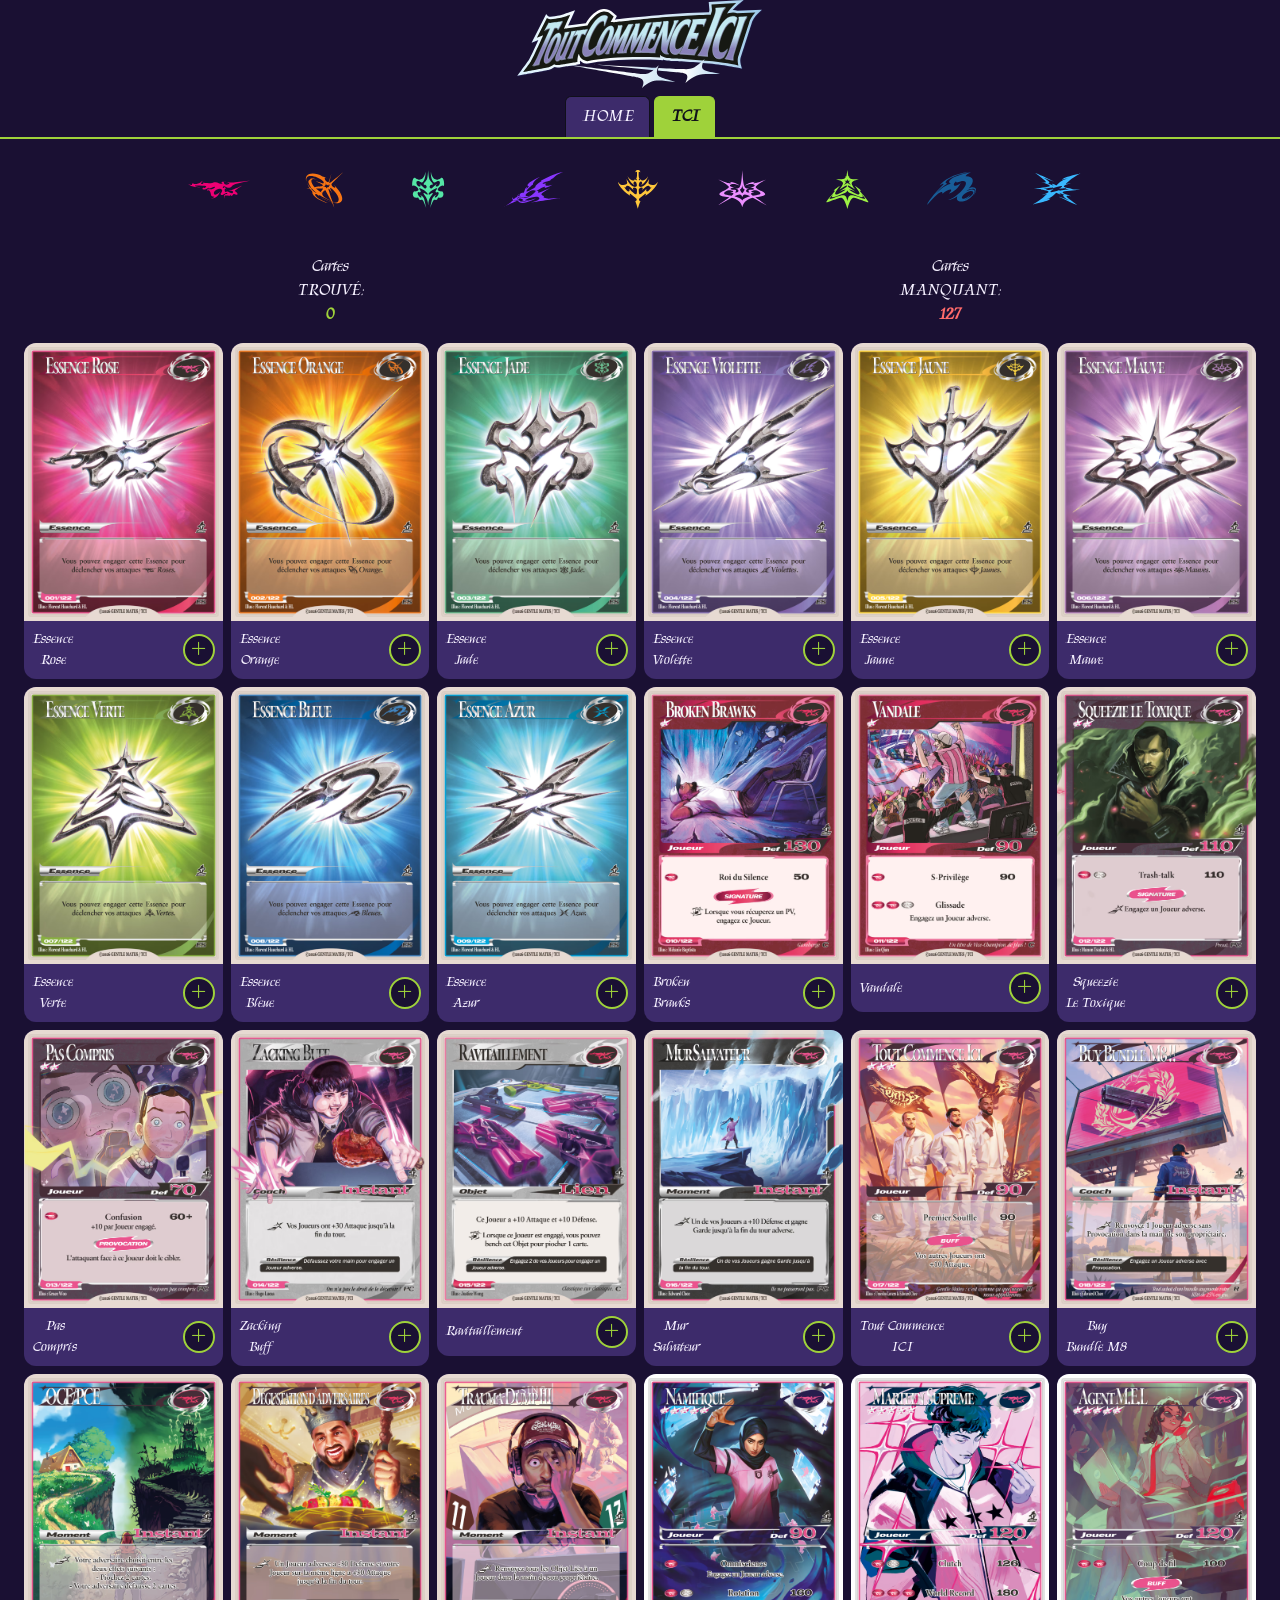
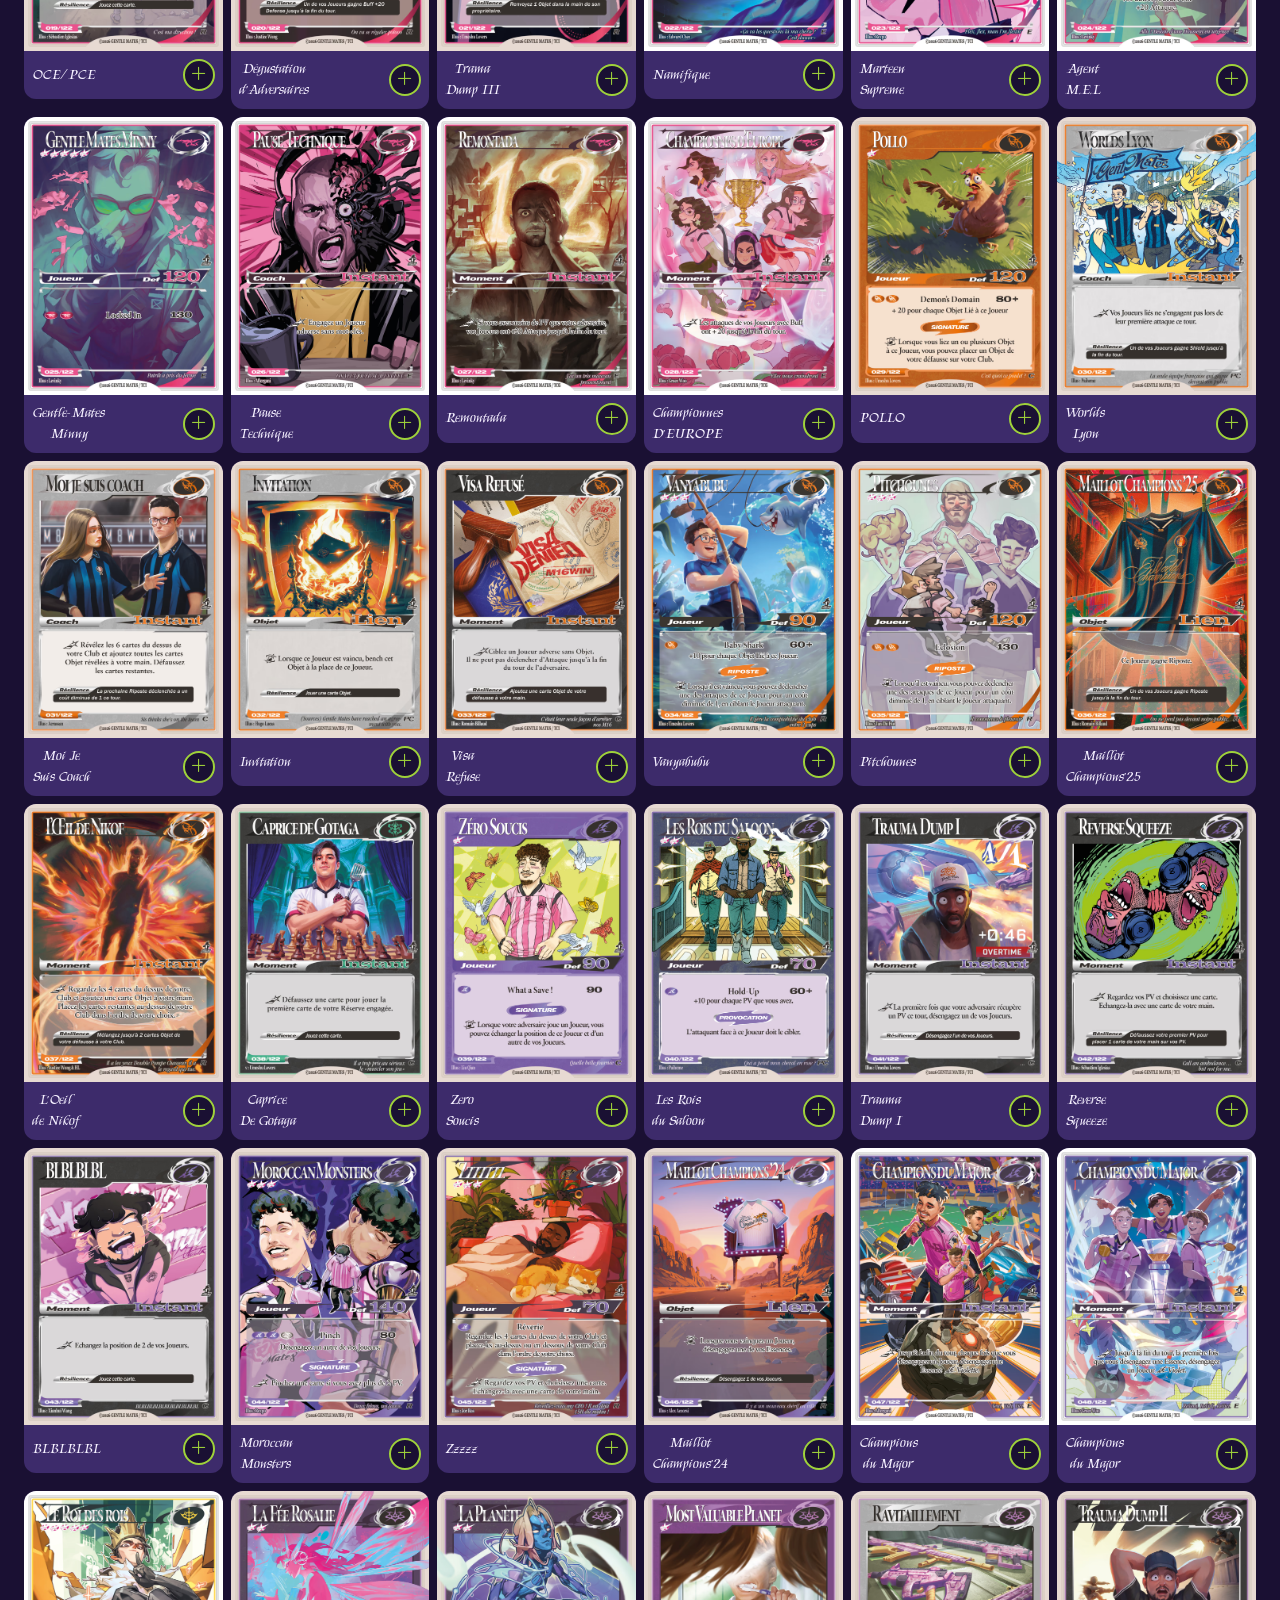
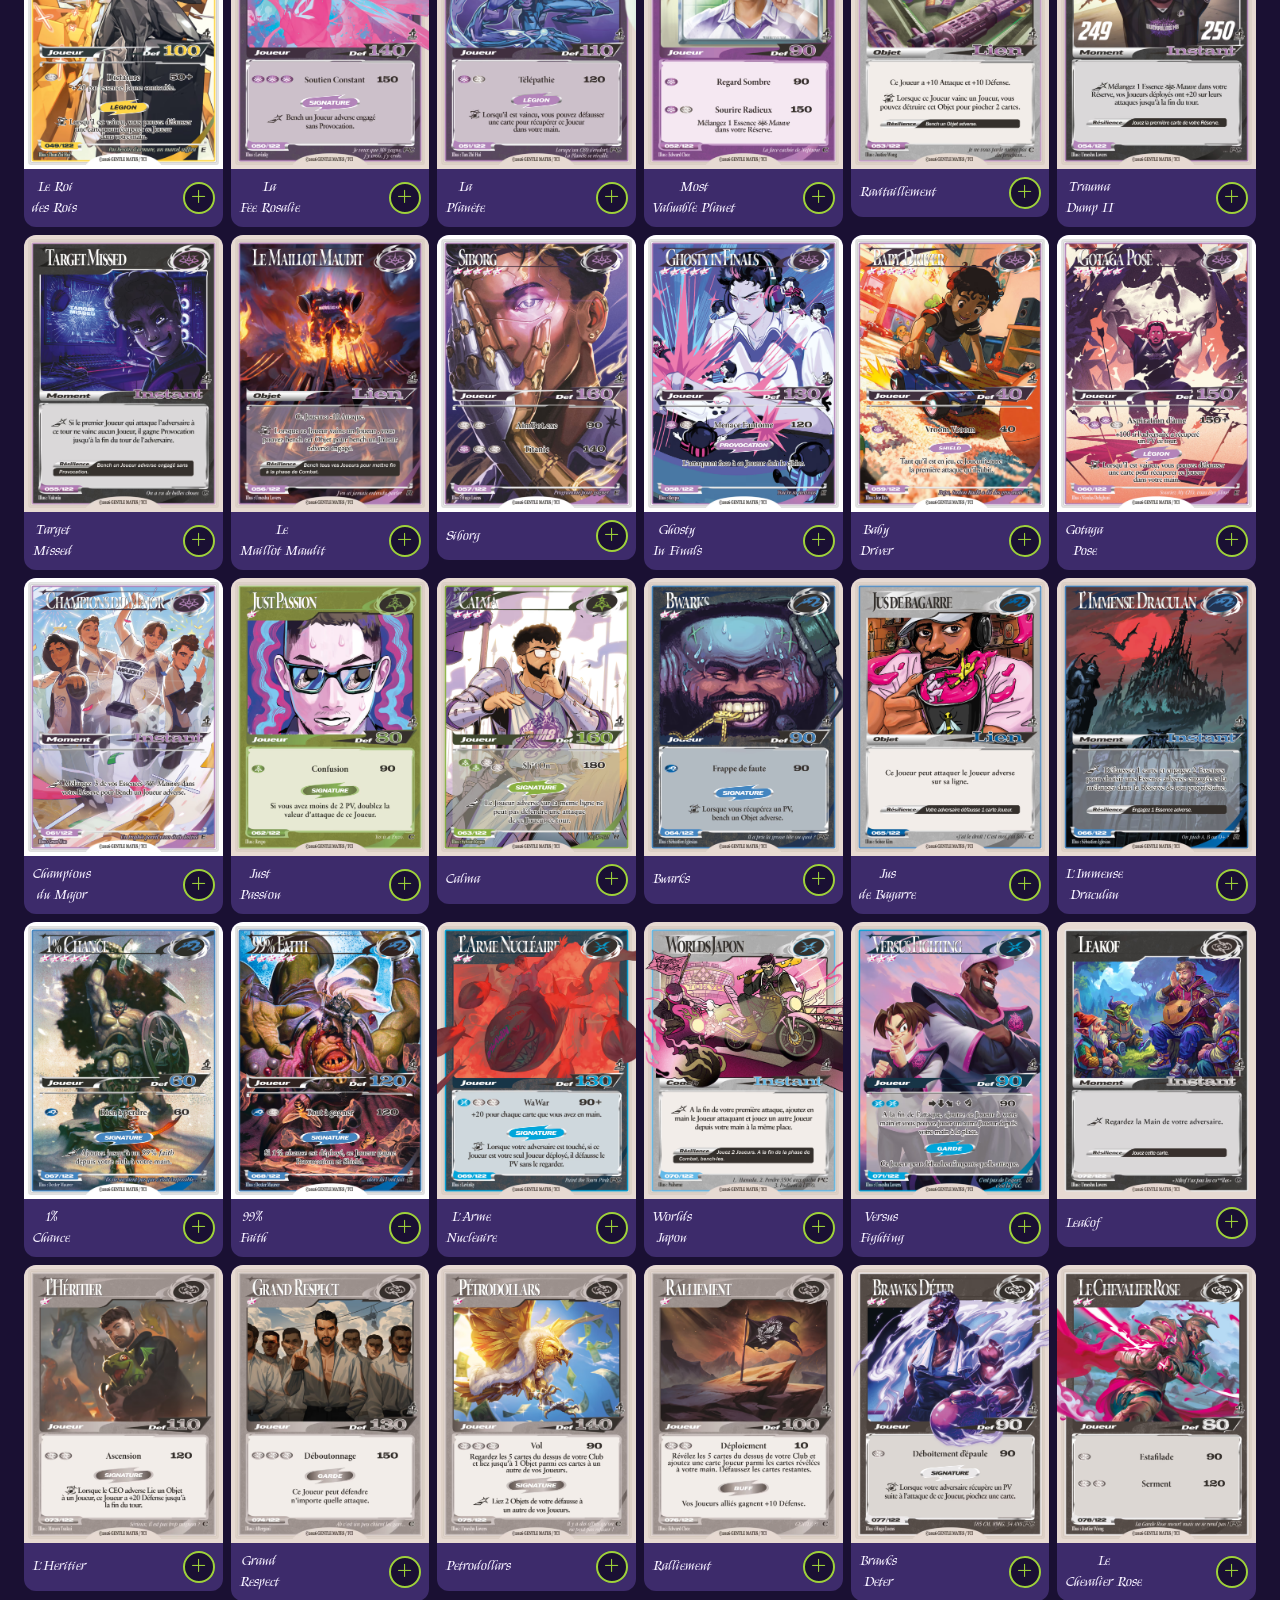
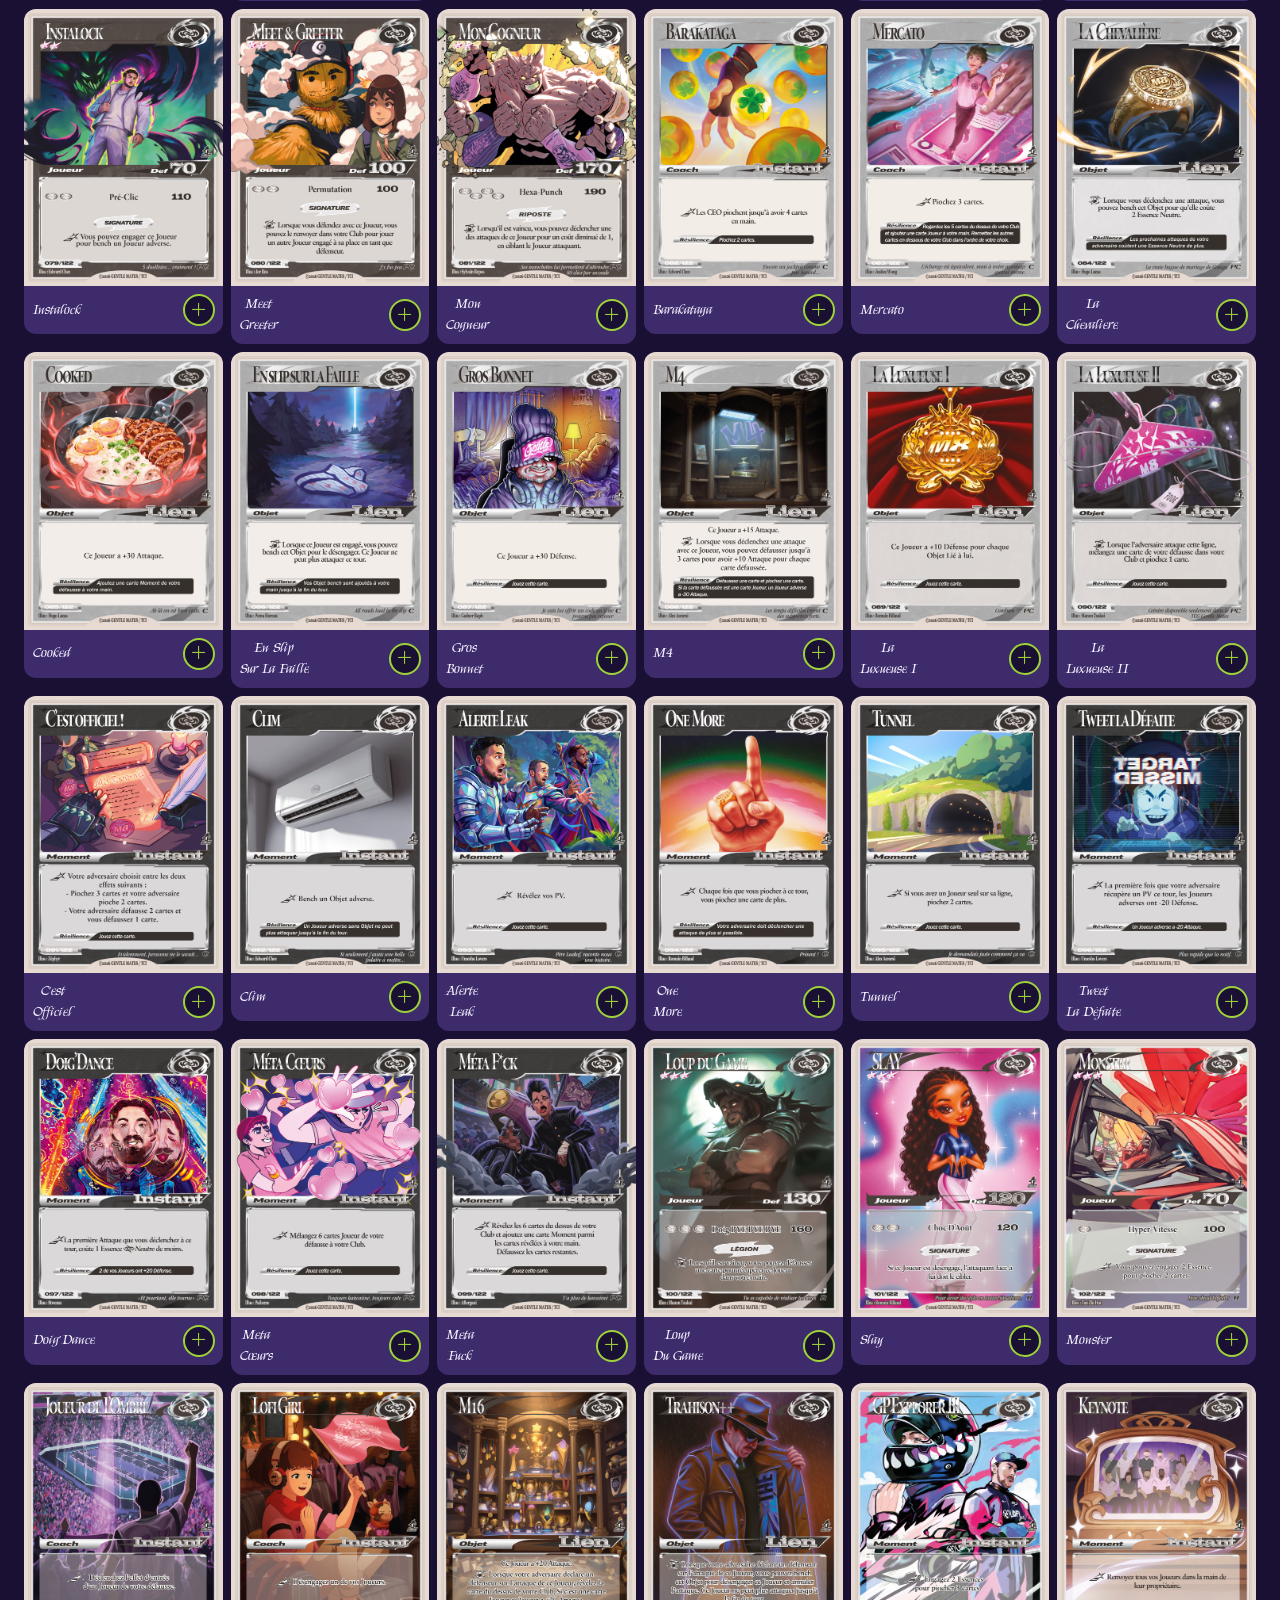
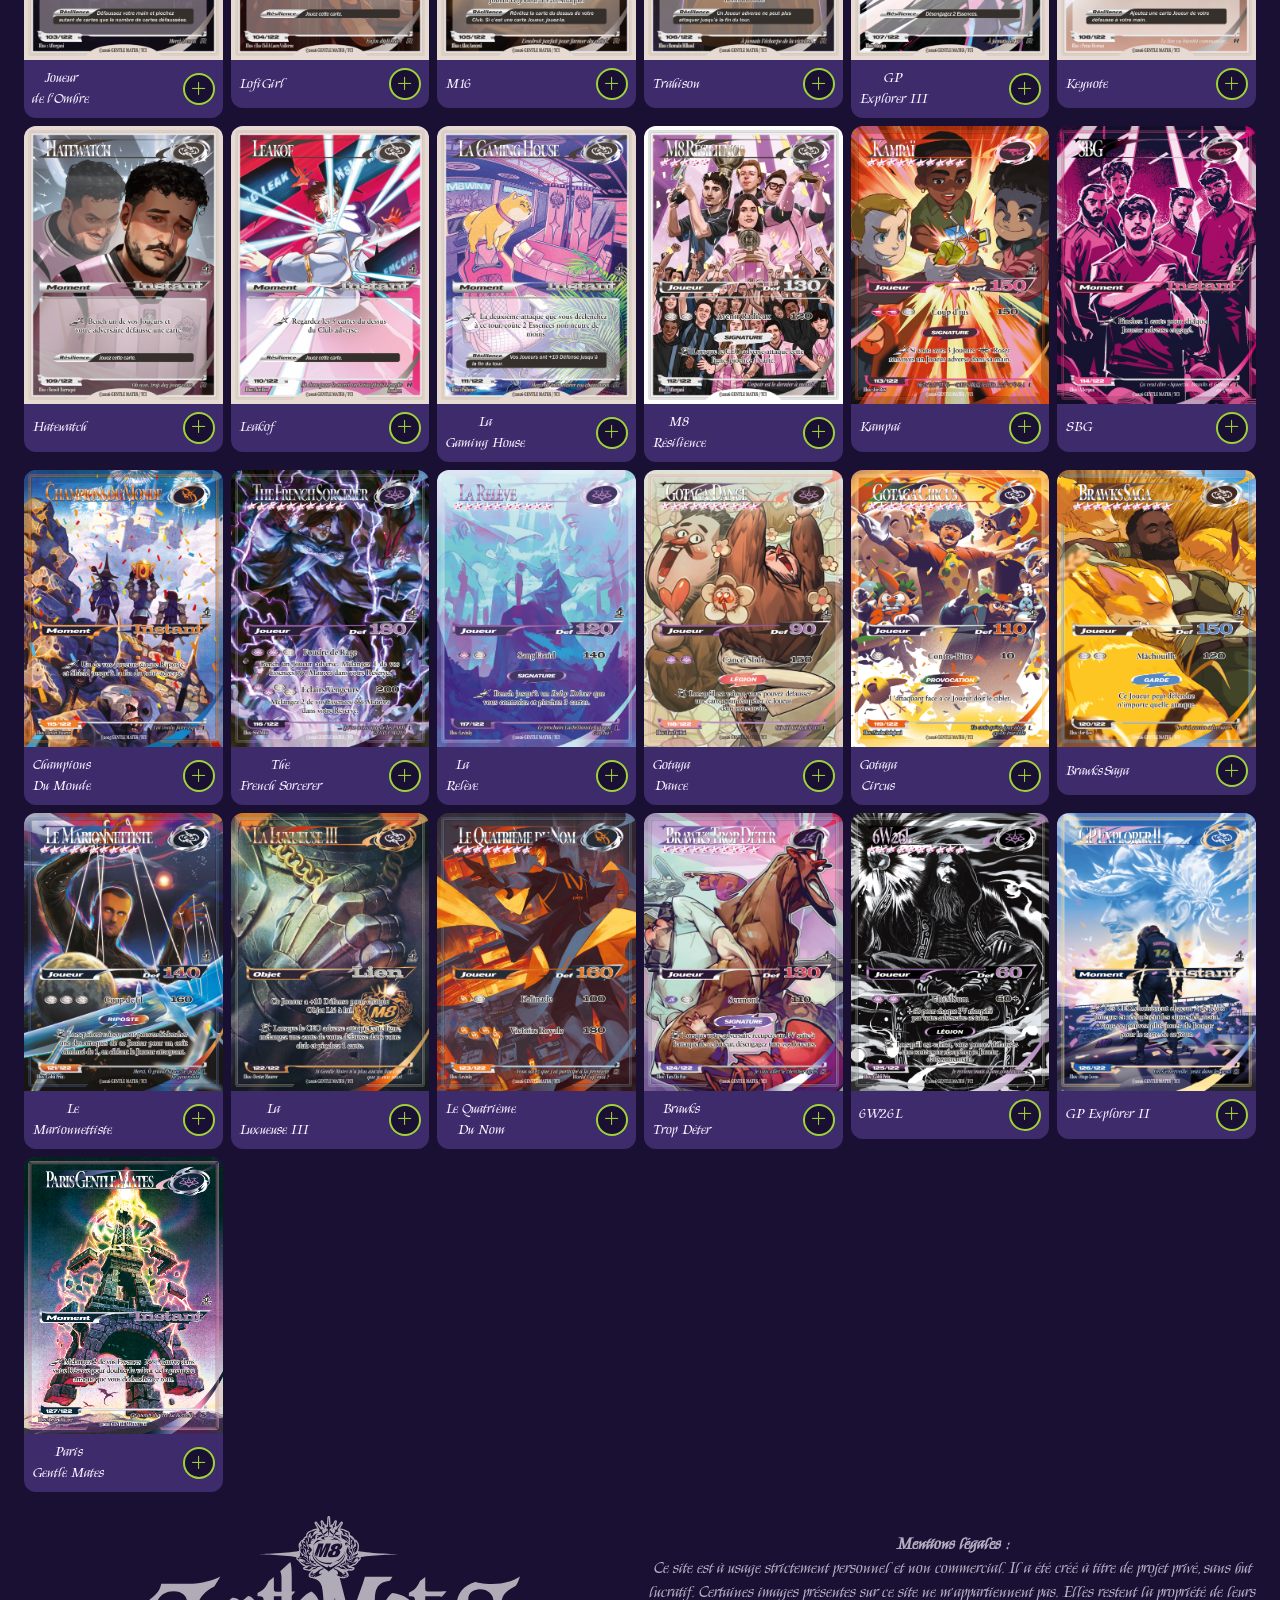
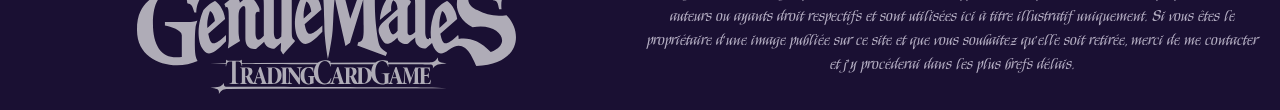
==== commit 09aa2fec: "add galerie" ====
--- a/TCI.html
+++ b/TCI.html
@@ -22,6 +22,7 @@
     <link rel="manifest" href="manifest.json" />
     <title>GentleMates TCG</title>
     <script src="script/main.js" defer></script>
+    <script src="script/gallery-add.js" defer></script>
 </head>
 <body>
     <header class="container text-center">
--- a/css/style.css
+++ b/css/style.css
@@ -186,6 +186,57 @@
   background-color: var(--theme-jaune);
   border-color: var(--theme-jaune);
 }
+.card-select input[type="checkbox"] {
+  opacity: 0;
+  position: absolute;
+  top: 0;
+  right: 0;
+  width: 100%;
+  height: calc(100% - 3.4rem); /* laisse libre la bande du nom + bouton */
+  margin: 0;
+  z-index: 2;
+  cursor: pointer;
+}
+/* ===== Bouton "+" galerie ===== */
+.btn-add-gallery {
+  position: relative;
+  z-index: 3; /* au-dessus de la case à cocher et de l'overlay */
+  flex-shrink: 0;
+  width: 32px;
+  height: 32px;
+  margin-left: .4rem;
+  padding: 0;
+  display: flex;
+  align-items: center;
+  justify-content: center;
+  font-size: 1.1rem;
+  line-height: 1;
+  color: var(--theme-jaune);
+  background-color: var(--theme-fond);
+  border: 2px solid var(--theme-jaune);
+  border-radius: 50%;
+  cursor: pointer;
+  transition: background-color .15s, color .15s, transform .15s, box-shadow .15s;
+}
+
+.btn-add-gallery:hover {
+  background-color: var(--theme-jaune-clair);
+  border-color: var(--theme-jaune-clair);
+  color: var(--theme-accent);
+  transform: scale(1.12);
+  box-shadow: 0 0 8px rgba(159, 210, 58, 0.5);
+}
+
+.btn-add-gallery:active {
+  transform: scale(0.95);
+}
+
+/* Carte déjà dans la galerie */
+.btn-add-gallery.added {
+  background-color: var(--theme-jaune);
+  border-color: var(--theme-jaune);
+  color: var(--theme-accent);
+}
 
 @media (max-width: 576px) {
   .title-part {
